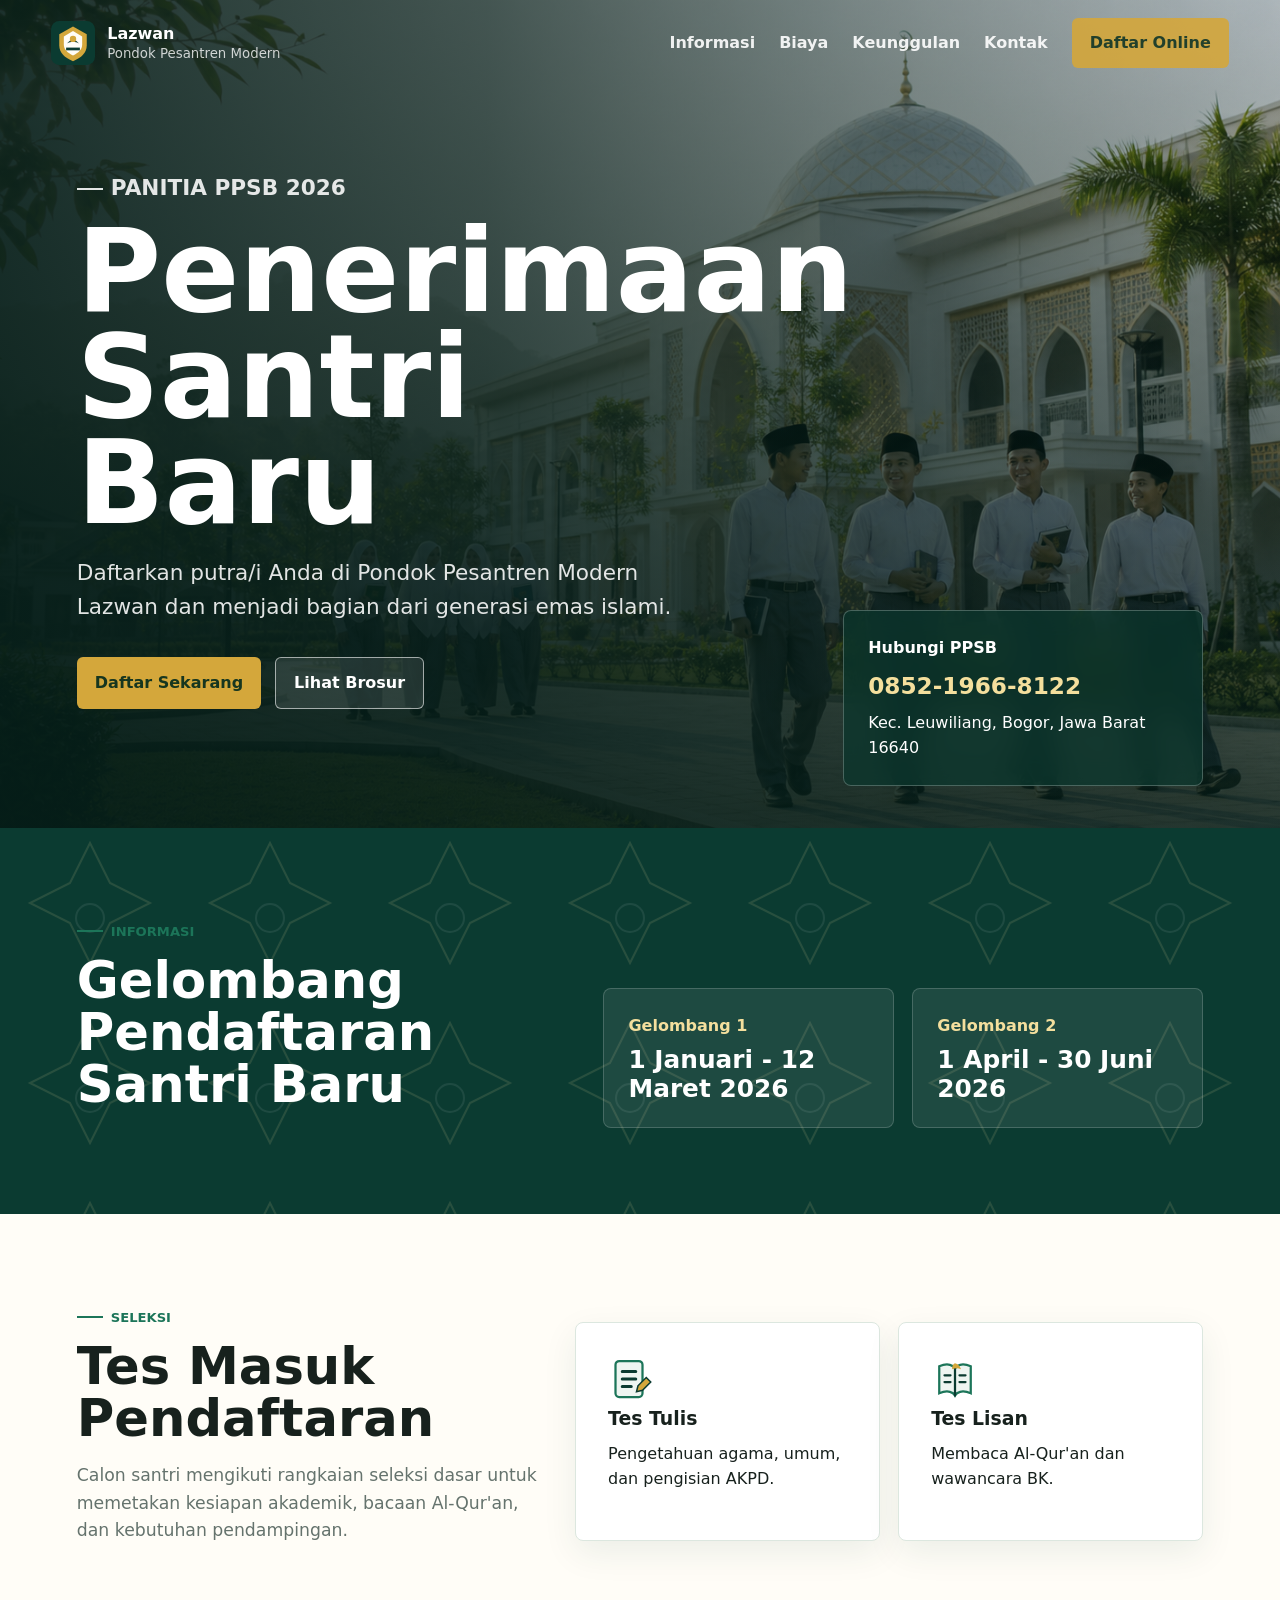
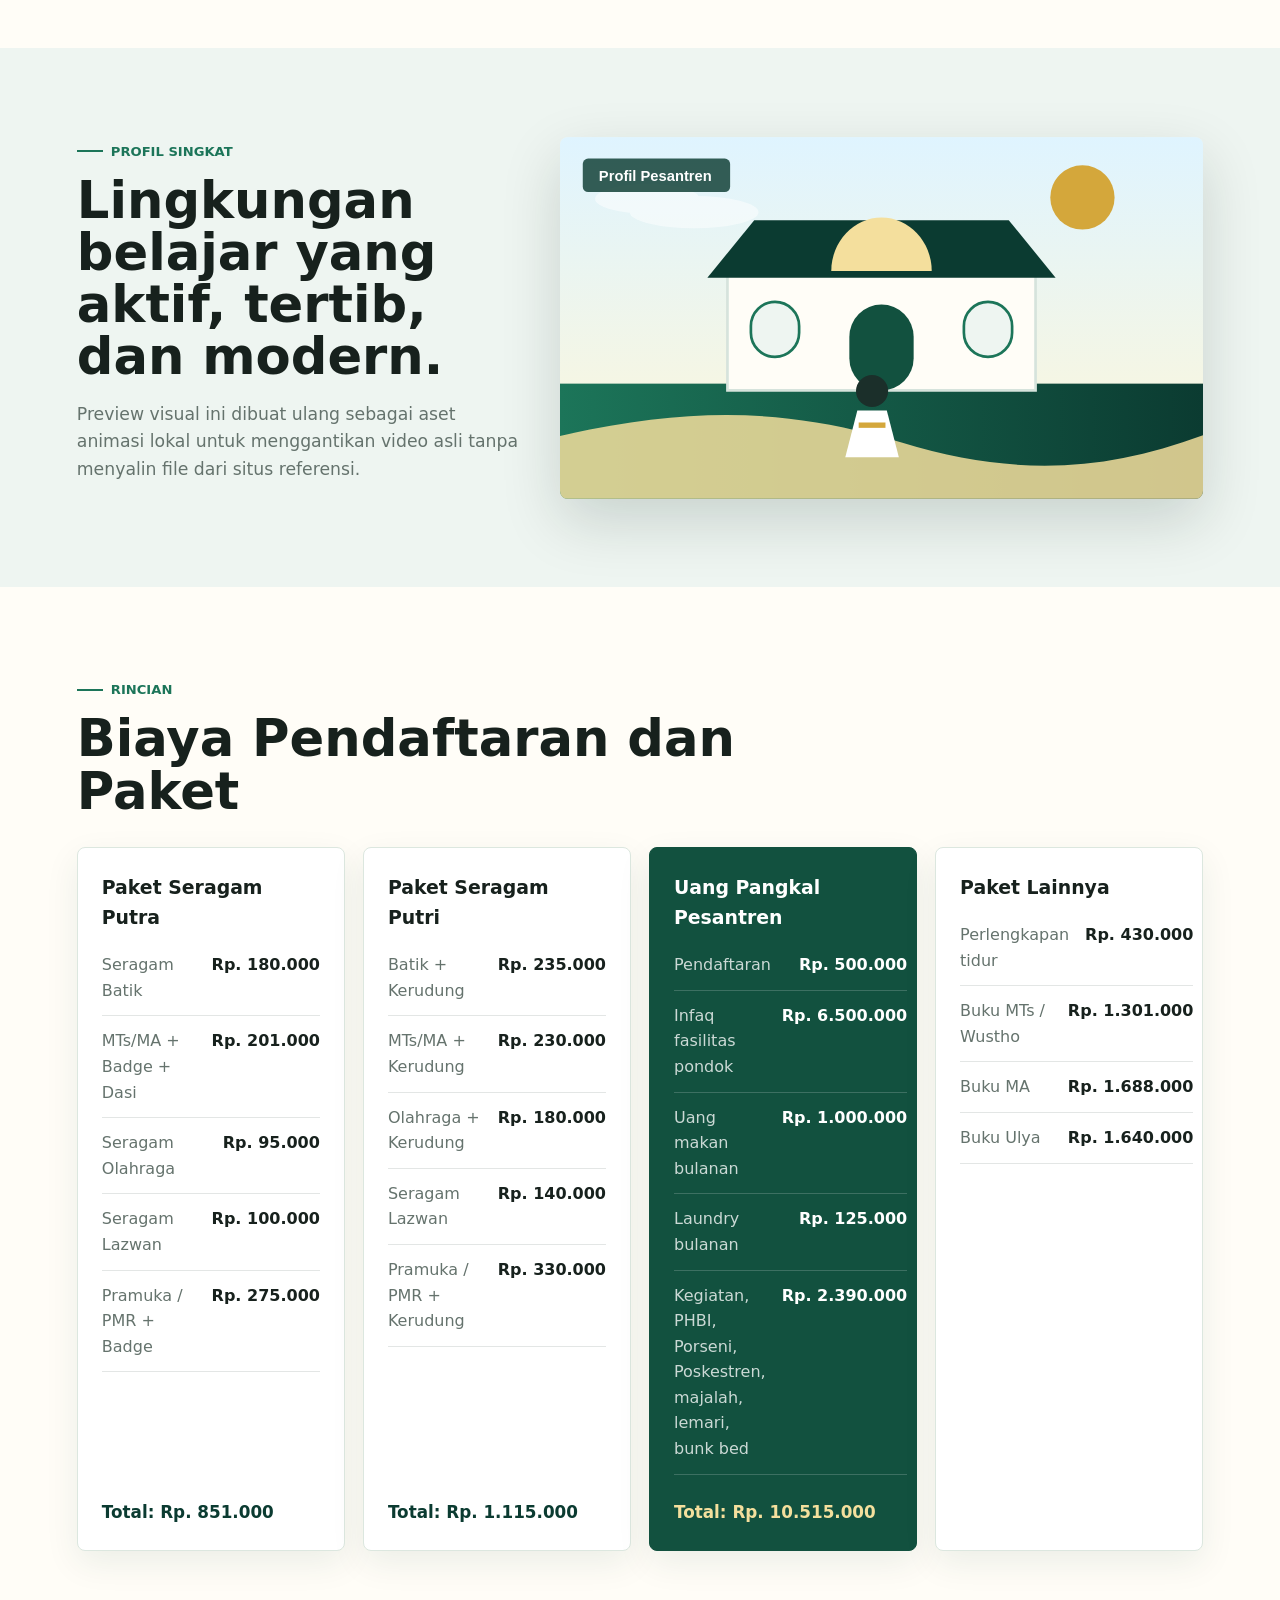
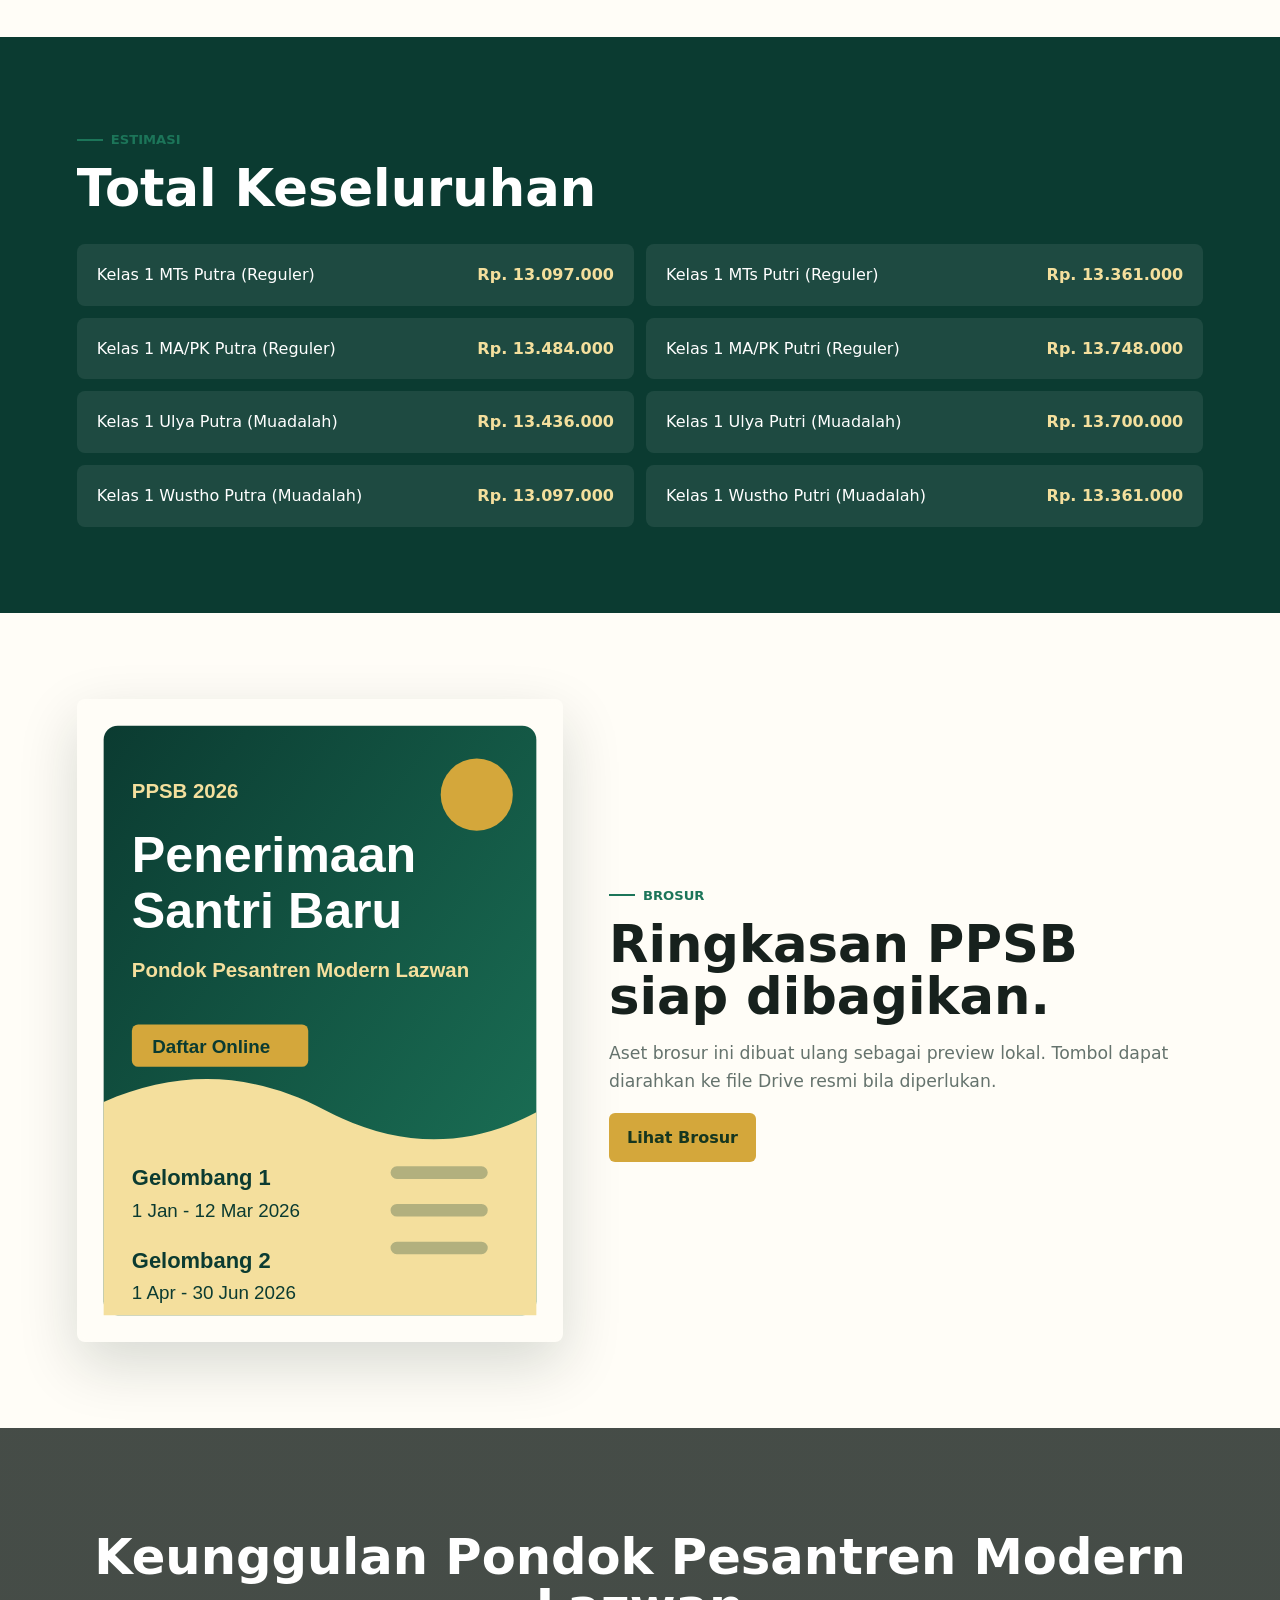
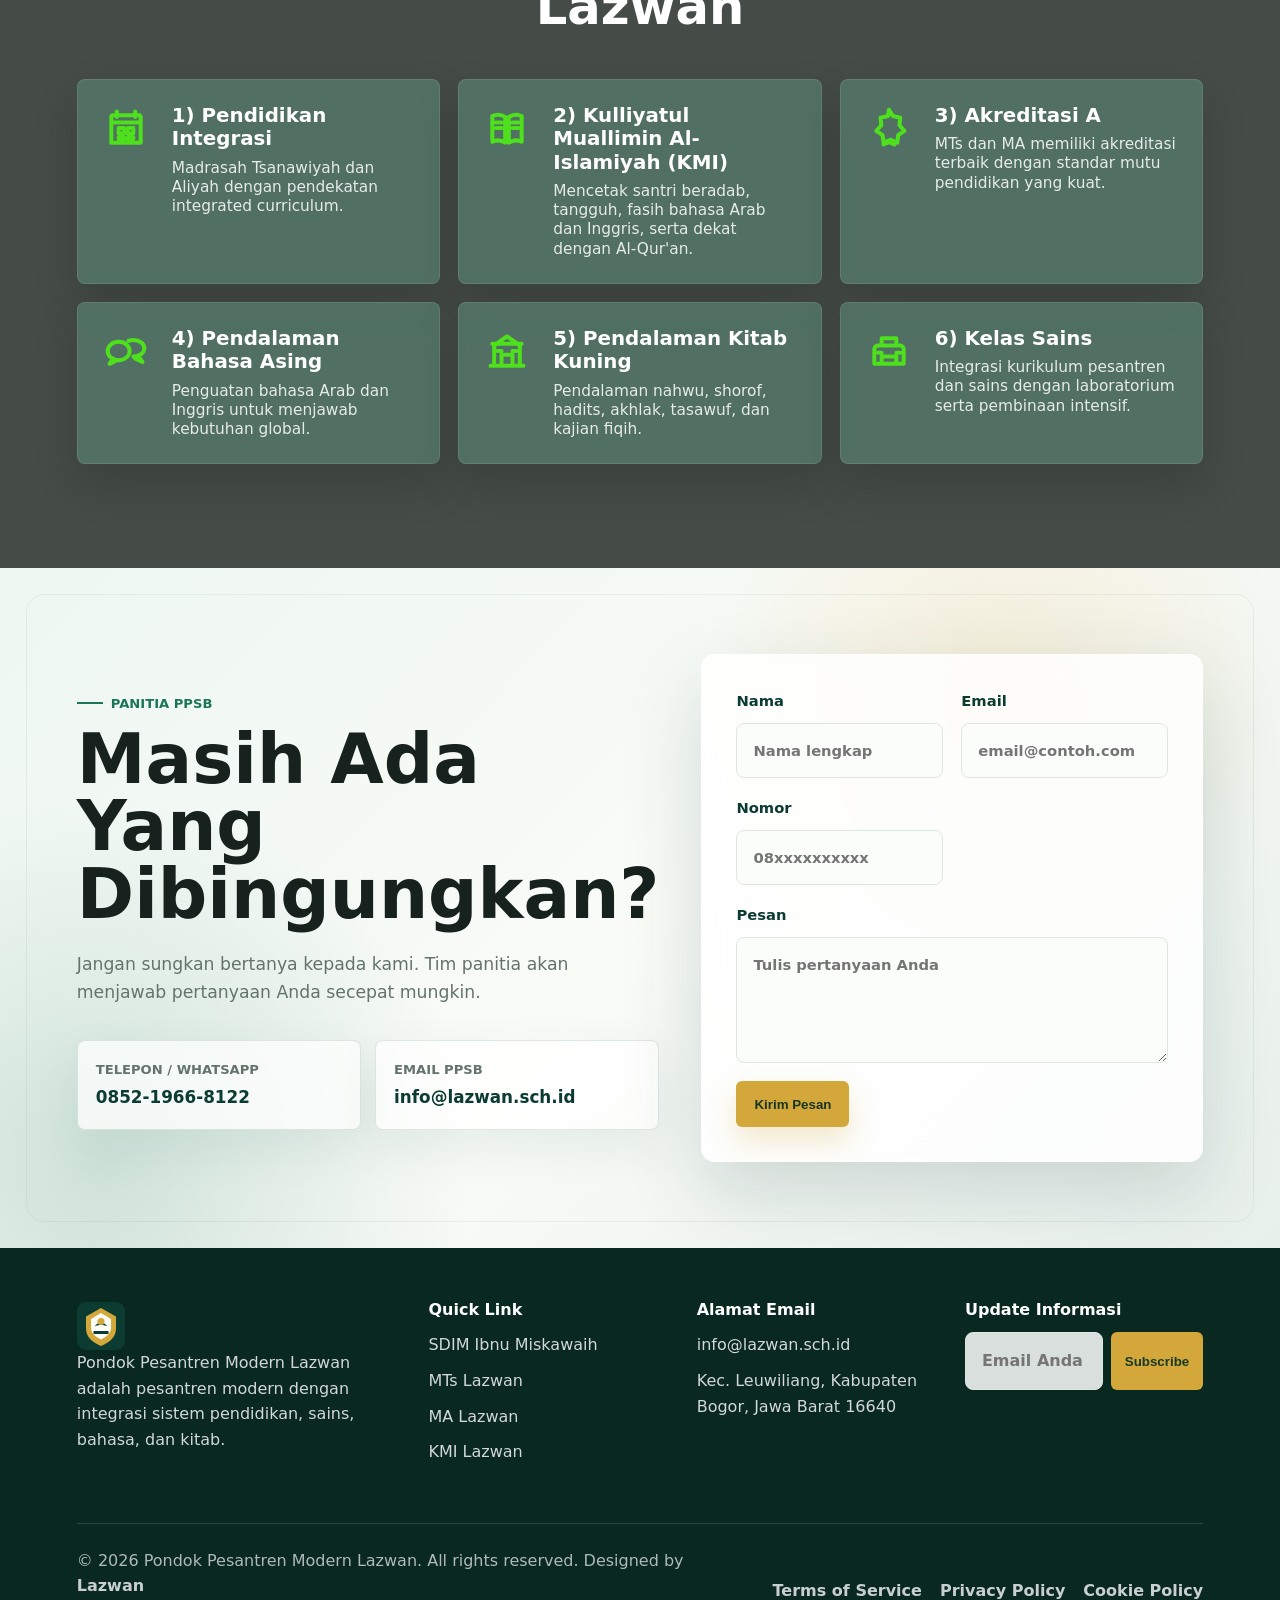
==== index.html @ b0a10ae0 "add footer dan beautify bagian panitia psbb and designed by lazwan" ====
<!doctype html>
<html lang="id">
  <head>
    <meta charset="utf-8">
    <meta name="viewport" content="width=device-width, initial-scale=1">
    <title>Penerimaan Santri Baru | Pondok Pesantren Modern Lazwan</title>
    <meta name="description" content="Landing page penerimaan santri baru Pondok Pesantren Modern Lazwan.">
    <link rel="preload" href="assets/hero-campus.png" as="image">
    <link rel="stylesheet" href="css/styles.css">
  </head>
  <body>
    <header class="site-header" data-header>
      <a class="brand" href="#home" aria-label="Beranda">
        <img src="assets/logo-lazwan.svg" alt="" width="44" height="44">
        <span>
          <strong>Lazwan</strong>
          <small>Pondok Pesantren Modern</small>
        </span>
      </a>
      <button class="nav-toggle" type="button" aria-label="Buka navigasi" aria-expanded="false" data-nav-toggle>
        <span></span><span></span><span></span>
      </button>
      <nav class="main-nav" data-nav>
        <a href="#info">Informasi</a>
        <a href="#biaya">Biaya</a>
        <a href="#keunggulan">Keunggulan</a>
        <a href="#kontak">Kontak</a>
        <a class="nav-cta" href="#kontak">Daftar Online</a>
      </nav>
    </header>

    <main id="home">
      <section class="hero">
        <div class="hero-media" aria-hidden="true">
          <img src="assets/hero-campus.png" alt="">
        </div>
        <div class="hero-shade"></div>
        <div class="hero-content">
          <p class="eyebrow">Panitia PPSB 2026</p>
          <h1>Penerimaan Santri Baru</h1>
          <p>Daftarkan putra/i Anda di Pondok Pesantren Modern Lazwan dan menjadi bagian dari generasi emas islami.</p>
          <div class="hero-actions">
            <a class="button primary" href="#kontak">Daftar Sekarang</a>
            <a class="button secondary" href="#brosur">Lihat Brosur</a>
          </div>
        </div>
        <aside class="hero-card" aria-label="Kontak cepat">
          <strong>Hubungi PPSB</strong>
          <a href="https://wa.link/" target="_blank" rel="noreferrer">0852-1966-8122</a>
          <span>Kec. Leuwiliang, Bogor, Jawa Barat 16640</span>
        </aside>
      </section>

      <section class="info-band" id="info">
        <div>
          <span class="section-kicker">Informasi</span>
          <h2>Gelombang Pendaftaran Santri Baru</h2>
        </div>
        <div class="timeline">
          <article>
            <span>Gelombang 1</span>
            <strong>1 Januari - 12 Maret 2026</strong>
          </article>
          <article>
            <span>Gelombang 2</span>
            <strong>1 April - 30 Juni 2026</strong>
          </article>
        </div>
      </section>

      <section class="split-section">
        <div class="section-copy">
          <span class="section-kicker">Seleksi</span>
          <h2>Tes Masuk Pendaftaran</h2>
          <p>Calon santri mengikuti rangkaian seleksi dasar untuk memetakan kesiapan akademik, bacaan Al-Qur'an, dan kebutuhan pendampingan.</p>
        </div>
        <div class="test-grid">
          <article>
            <img src="assets/icon-write.svg" alt="" width="48" height="48">
            <h3>Tes Tulis</h3>
            <p>Pengetahuan agama, umum, dan pengisian AKPD.</p>
          </article>
          <article>
            <img src="assets/icon-quran.svg" alt="" width="48" height="48">
            <h3>Tes Lisan</h3>
            <p>Membaca Al-Qur'an dan wawancara BK.</p>
          </article>
        </div>
      </section>

      <section class="video-section" aria-label="Video profil">
        <div class="video-copy">
          <span class="section-kicker">Profil Singkat</span>
          <h2>Lingkungan belajar yang aktif, tertib, dan modern.</h2>
          <p>Preview visual ini dibuat ulang sebagai aset animasi lokal untuk menggantikan video asli tanpa menyalin file dari situs referensi.</p>
        </div>
        <object class="tour-video" data="assets/campus-tour.svg" type="image/svg+xml" aria-label="Animasi profil pesantren"></object>
      </section>

      <section class="fees" id="biaya">
        <div class="section-heading">
          <span class="section-kicker">Rincian</span>
          <h2>Biaya Pendaftaran dan Paket</h2>
        </div>
        <div class="fee-grid">
          <article class="fee-card">
            <h3>Paket Seragam Putra</h3>
            <ul>
              <li><span>Seragam Batik</span><strong>Rp. 180.000</strong></li>
              <li><span>MTs/MA + Badge + Dasi</span><strong>Rp. 201.000</strong></li>
              <li><span>Seragam Olahraga</span><strong>Rp. 95.000</strong></li>
              <li><span>Seragam Lazwan</span><strong>Rp. 100.000</strong></li>
              <li><span>Pramuka / PMR + Badge</span><strong>Rp. 275.000</strong></li>
            </ul>
            <b>Total: Rp. 851.000</b>
          </article>
          <article class="fee-card">
            <h3>Paket Seragam Putri</h3>
            <ul>
              <li><span>Batik + Kerudung</span><strong>Rp. 235.000</strong></li>
              <li><span>MTs/MA + Kerudung</span><strong>Rp. 230.000</strong></li>
              <li><span>Olahraga + Kerudung</span><strong>Rp. 180.000</strong></li>
              <li><span>Seragam Lazwan</span><strong>Rp. 140.000</strong></li>
              <li><span>Pramuka / PMR + Kerudung</span><strong>Rp. 330.000</strong></li>
            </ul>
            <b>Total: Rp. 1.115.000</b>
          </article>
          <article class="fee-card featured">
            <h3>Uang Pangkal Pesantren</h3>
            <ul>
              <li><span>Pendaftaran</span><strong>Rp. 500.000</strong></li>
              <li><span>Infaq fasilitas pondok</span><strong>Rp. 6.500.000</strong></li>
              <li><span>Uang makan bulanan</span><strong>Rp. 1.000.000</strong></li>
              <li><span>Laundry bulanan</span><strong>Rp. 125.000</strong></li>
              <li><span>Kegiatan, PHBI, Porseni, Poskestren, majalah, lemari, bunk bed</span><strong>Rp. 2.390.000</strong></li>
            </ul>
            <b>Total: Rp. 10.515.000</b>
          </article>
          <article class="fee-card">
            <h3>Paket Lainnya</h3>
            <ul>
              <li><span>Perlengkapan tidur</span><strong>Rp. 430.000</strong></li>
              <li><span>Buku MTs / Wustho</span><strong>Rp. 1.301.000</strong></li>
              <li><span>Buku MA</span><strong>Rp. 1.688.000</strong></li>
              <li><span>Buku Ulya</span><strong>Rp. 1.640.000</strong></li>
            </ul>
          </article>
        </div>
      </section>

      <section class="total-section">
        <div class="section-heading">
          <span class="section-kicker">Estimasi</span>
          <h2>Total Keseluruhan</h2>
        </div>
        <div class="total-table" role="table" aria-label="Total biaya keseluruhan">
          <div role="row"><span>Kelas 1 MTs Putra (Reguler)</span><strong>Rp. 13.097.000</strong></div>
          <div role="row"><span>Kelas 1 MTs Putri (Reguler)</span><strong>Rp. 13.361.000</strong></div>
          <div role="row"><span>Kelas 1 MA/PK Putra (Reguler)</span><strong>Rp. 13.484.000</strong></div>
          <div role="row"><span>Kelas 1 MA/PK Putri (Reguler)</span><strong>Rp. 13.748.000</strong></div>
          <div role="row"><span>Kelas 1 Ulya Putra (Muadalah)</span><strong>Rp. 13.436.000</strong></div>
          <div role="row"><span>Kelas 1 Ulya Putri (Muadalah)</span><strong>Rp. 13.700.000</strong></div>
          <div role="row"><span>Kelas 1 Wustho Putra (Muadalah)</span><strong>Rp. 13.097.000</strong></div>
          <div role="row"><span>Kelas 1 Wustho Putri (Muadalah)</span><strong>Rp. 13.361.000</strong></div>
        </div>
      </section>

      <section class="brochure" id="brosur">
        <img src="assets/brochure-preview.svg" alt="Preview brosur penerimaan santri baru">
        <div>
          <span class="section-kicker">Brosur</span>
          <h2>Ringkasan PPSB siap dibagikan.</h2>
          <p>Aset brosur ini dibuat ulang sebagai preview lokal. Tombol dapat diarahkan ke file Drive resmi bila diperlukan.</p>
          <a class="button primary" href="https://drive.google.com/" target="_blank" rel="noreferrer">Lihat Brosur</a>
        </div>
      </section>

      <section class="advantages" id="keunggulan">
        <div class="section-heading">
          <h2>Keunggulan Pondok Pesantren Modern Lazwan</h2>
        </div>
        <div class="advantage-grid">
          <article>
            <span class="advantage-icon">
              <svg viewBox="0 0 24 24" aria-hidden="true"><path d="M7 3v3M17 3v3M4 9h16M5 5h14a1 1 0 0 1 1 1v14H4V6a1 1 0 0 1 1-1Zm3 7h3v3H8v-3Zm5 0h3v3h-3v-3Zm-5 5h3v1H8v-1Zm5 0h3v1h-3v-1Z"/></svg>
            </span>
            <div><h3>1) Pendidikan Integrasi</h3><p>Madrasah Tsanawiyah dan Aliyah dengan pendekatan integrated curriculum.</p></div>
          </article>
          <article>
            <span class="advantage-icon">
              <svg viewBox="0 0 24 24" aria-hidden="true"><path d="M4 5.5C6.4 4.4 8.8 4.5 11 6v14c-2.2-1.5-4.6-1.6-7-.5v-14Zm9 .5c2.2-1.5 4.6-1.6 7-.5v14c-2.4-1.1-4.8-1-7 .5V6ZM6 9h3M6 12h3M15 9h3M15 12h3"/></svg>
            </span>
            <div><h3>2) Kulliyatul Muallimin Al-Islamiyah (KMI)</h3><p>Mencetak santri beradab, tangguh, fasih bahasa Arab dan Inggris, serta dekat dengan Al-Qur'an.</p></div>
          </article>
          <article>
            <span class="advantage-icon">
              <svg viewBox="0 0 24 24" aria-hidden="true"><path d="m12 2 2.1 3.5 4 .9-.4 4.1 2.7 3.1-3.4 2.3-.5 4.1-3.8-1.6L9 20l-.5-4.1-3.4-2.3 2.7-3.1-.4-4.1 4-.9L12 2Zm-3 19 3-1.3 3 1.3"/></svg>
            </span>
            <div><h3>3) Akreditasi A</h3><p>MTs dan MA memiliki akreditasi terbaik dengan standar mutu pendidikan yang kuat.</p></div>
          </article>
          <article>
            <span class="advantage-icon">
              <svg viewBox="0 0 24 24" aria-hidden="true"><path d="M8 17c-3.3 0-6-2.2-6-5s2.7-5 6-5 6 2.2 6 5-2.7 5-6 5Zm8-2c3.3 0 6-2 6-4.5S19.3 6 16 6c-1 0-1.9.2-2.7.5M5 16l-2 3 4-2M18.5 14.5 21 18l-4.2-2"/></svg>
            </span>
            <div><h3>4) Pendalaman Bahasa Asing</h3><p>Penguatan bahasa Arab dan Inggris untuk menjawab kebutuhan global.</p></div>
          </article>
          <article>
            <span class="advantage-icon">
              <svg viewBox="0 0 24 24" aria-hidden="true"><path d="M3 20h18M5 20V9l7-5 7 5v11M9 20v-6h6v6M7 12h2M15 12h2M4 8h16"/></svg>
            </span>
            <div><h3>5) Pendalaman Kitab Kuning</h3><p>Pendalaman nahwu, shorof, hadits, akhlak, tasawuf, dan kajian fiqih.</p></div>
          </article>
          <article>
            <span class="advantage-icon">
              <svg viewBox="0 0 24 24" aria-hidden="true"><path d="M4 19v-8a2 2 0 0 1 2-2h12a2 2 0 0 1 2 2v8H4Zm4 0v-4h8v4M8 9V5h8v4M10 5h4M6 13h2M16 13h2"/></svg>
            </span>
            <div><h3>6) Kelas Sains</h3><p>Integrasi kurikulum pesantren dan sains dengan laboratorium serta pembinaan intensif.</p></div>
          </article>
        </div>
      </section>

      <section class="contact" id="kontak">
        <div class="contact-copy">
          <span class="section-kicker">Panitia PPSB</span>
          <h2>Masih Ada Yang Dibingungkan?</h2>
          <p>Jangan sungkan bertanya kepada kami. Tim panitia akan menjawab pertanyaan Anda secepat mungkin.</p>
          <div class="contact-actions" aria-label="Kontak cepat">
            <a href="tel:085219668122">
              <span>Telepon / WhatsApp</span>
              <strong>0852-1966-8122</strong>
            </a>
            <a href="mailto:info@lazwan.sch.id">
              <span>Email PPSB</span>
              <strong>info@lazwan.sch.id</strong>
            </a>
          </div>
        </div>
        <form class="contact-form">
          <label>Nama<input type="text" name="name" placeholder="Nama lengkap"></label>
          <label>Email<input type="email" name="email" placeholder="email@contoh.com"></label>
          <label>Nomor<input type="tel" name="phone" placeholder="08xxxxxxxxxx"></label>
          <label>Pesan<textarea name="message" rows="4" placeholder="Tulis pertanyaan Anda"></textarea></label>
          <button class="button primary" type="submit">Kirim Pesan</button>
        </form>
      </section>
    </main>

    <footer class="site-footer">
      <div>
        <img src="assets/logo-lazwan.svg" alt="" width="48" height="48">
        <p>Pondok Pesantren Modern Lazwan adalah pesantren modern dengan integrasi sistem pendidikan, sains, bahasa, dan kitab.</p>
      </div>
      <div>
        <h2>Quick Link</h2>
        <a href="#">SDIM Ibnu Miskawaih</a>
        <a href="#">MTs Lazwan</a>
        <a href="#">MA Lazwan</a>
        <a href="#">KMI Lazwan</a>
      </div>
      <div>
        <h2>Alamat Email</h2>
        <p>info@lazwan.sch.id</p>
        <p>Kec. Leuwiliang, Kabupaten Bogor, Jawa Barat 16640</p>
      </div>
      <div>
        <h2>Update Informasi</h2>
        <form class="subscribe">
          <input type="email" placeholder="Email Anda" aria-label="Email Anda">
          <button type="submit">Subscribe</button>
        </form>
      </div>
      <div class="footer-legal">
        <p>&copy; <span data-year></span> Pondok Pesantren Modern Lazwan. All rights reserved. Designed by <a href="https://lazwan.com/" target="_blank" rel="noreferrer">Lazwan</a>.</p>
        <nav aria-label="Legal">
          <a href="terms-of-service.html">Terms of Service</a>
          <a href="privacy-policy.html">Privacy Policy</a>
          <a href="cookie-policy.html">Cookie Policy</a>
        </nav>
      </div>
    </footer>

    <script>
      window.va = window.va || function () { (window.vaq = window.vaq || []).push(arguments); };
    </script>
    <script defer src="/_vercel/insights/script.js"></script>
    <script src="js/main.js"></script>
  </body>
</html>
---- css/styles.css ----
:root {
  --green-950: #0b3b31;
  --green-850: #12513f;
  --green-700: #1c7559;
  --gold: #d4a73b;
  --gold-soft: #f4df9d;
  --ink: #17211d;
  --muted: #65736d;
  --paper: #fffdf7;
  --mist: #eef5f1;
  --line: #dce7df;
  --white: #ffffff;
  --shadow: 0 22px 60px rgba(7, 33, 27, 0.16);
}

* {
  box-sizing: border-box;
}

html {
  scroll-behavior: smooth;
}

body {
  margin: 0;
  color: var(--ink);
  background: var(--paper);
  font-family: Inter, ui-sans-serif, system-ui, -apple-system, BlinkMacSystemFont, "Segoe UI", sans-serif;
  line-height: 1.6;
}

a {
  color: inherit;
  text-decoration: none;
}

img,
object {
  display: block;
  max-width: 100%;
}

.site-header {
  position: fixed;
  z-index: 20;
  top: 0;
  left: 0;
  right: 0;
  display: flex;
  align-items: center;
  justify-content: space-between;
  gap: 24px;
  padding: 18px clamp(18px, 4vw, 64px);
  color: var(--white);
  transition: background 0.2s ease, box-shadow 0.2s ease, padding 0.2s ease;
}

.site-header.is-scrolled {
  padding-block: 12px;
  color: var(--ink);
  background: rgba(255, 253, 247, 0.94);
  box-shadow: 0 10px 28px rgba(0, 0, 0, 0.08);
  backdrop-filter: blur(14px);
}

.brand {
  display: inline-flex;
  align-items: center;
  gap: 12px;
  min-width: 190px;
}

.brand strong,
.brand small {
  display: block;
}

.brand strong {
  font-size: 1rem;
  letter-spacing: 0;
}

.brand small {
  margin-top: -3px;
  color: currentColor;
  opacity: 0.78;
}

.main-nav {
  display: flex;
  align-items: center;
  gap: 24px;
  font-weight: 700;
}

.main-nav a {
  opacity: 0.9;
}

.main-nav a:hover {
  opacity: 1;
}

.nav-cta,
.button {
  display: inline-flex;
  align-items: center;
  justify-content: center;
  min-height: 46px;
  border-radius: 6px;
  padding: 12px 18px;
  font-weight: 800;
}

.nav-cta,
.button.primary {
  color: #16361f;
  background: var(--gold);
}

.button.secondary {
  color: var(--white);
  border: 1px solid rgba(255, 255, 255, 0.58);
  background: rgba(255, 255, 255, 0.1);
}

.nav-toggle {
  display: none;
  width: 44px;
  height: 44px;
  border: 0;
  border-radius: 6px;
  background: var(--gold);
}

.nav-toggle span {
  display: block;
  width: 20px;
  height: 2px;
  margin: 4px auto;
  background: var(--green-950);
}

.hero {
  position: relative;
  min-height: 92vh;
  display: grid;
  align-items: center;
  padding: 132px clamp(20px, 6vw, 88px) 80px;
  color: var(--white);
  overflow: hidden;
}

.hero-media,
.hero-shade {
  position: absolute;
  inset: 0;
}

.hero-media img {
  width: 100%;
  height: 100%;
  object-fit: cover;
}

.hero-shade {
  background:
    linear-gradient(90deg, rgba(5, 29, 24, 0.9) 0%, rgba(5, 29, 24, 0.72) 38%, rgba(5, 29, 24, 0.18) 100%),
    linear-gradient(0deg, rgba(5, 29, 24, 0.78), rgba(5, 29, 24, 0.05));
}

.hero-content {
  position: relative;
  max-width: 710px;
}

.eyebrow,
.section-kicker {
  display: inline-flex;
  align-items: center;
  gap: 8px;
  margin: 0 0 12px;
  color: var(--gold-soft);
  font-size: 0.82rem;
  font-weight: 900;
  text-transform: uppercase;
}

.section-kicker {
  color: var(--green-700);
}

.eyebrow::before,
.section-kicker::before {
  content: "";
  width: 26px;
  height: 2px;
  background: currentColor;
}

h1,
h2,
h3,
p {
  margin-top: 0;
}

h1 {
  max-width: 780px;
  margin-bottom: 20px;
  font-size: clamp(3.4rem, 9vw, 7.7rem);
  line-height: 0.92;
}

h2 {
  margin-bottom: 18px;
  font-size: clamp(2rem, 4vw, 3.8rem);
  line-height: 1.02;
}

h3 {
  margin-bottom: 8px;
  font-size: 1.18rem;
}

.hero p {
  max-width: 620px;
  font-size: clamp(1.05rem, 2vw, 1.35rem);
  color: rgba(255, 255, 255, 0.88);
}

.hero-actions {
  display: flex;
  flex-wrap: wrap;
  gap: 14px;
  margin-top: 32px;
}

.hero-card {
  position: absolute;
  right: clamp(20px, 6vw, 88px);
  bottom: 42px;
  width: min(360px, calc(100% - 40px));
  padding: 24px;
  border: 1px solid rgba(255, 255, 255, 0.24);
  border-radius: 8px;
  background: rgba(10, 55, 45, 0.72);
  backdrop-filter: blur(14px);
}

.hero-card strong,
.hero-card a,
.hero-card span {
  display: block;
}

.hero-card a {
  margin: 6px 0;
  color: var(--gold-soft);
  font-size: 1.45rem;
  font-weight: 900;
}

.info-band,
.split-section,
.video-section,
.fees,
.total-section,
.brochure,
.advantages,
.contact {
  padding: 86px clamp(20px, 6vw, 88px);
}

.info-band {
  display: grid;
  grid-template-columns: 0.9fr 1.1fr;
  gap: 36px;
  align-items: end;
  color: var(--white);
  background: var(--green-950) url("../assets/pattern.svg");
}

.timeline {
  display: grid;
  grid-template-columns: repeat(2, minmax(0, 1fr));
  gap: 18px;
}

.timeline article {
  padding: 24px;
  border: 1px solid rgba(255, 255, 255, 0.18);
  border-radius: 8px;
  background: rgba(255, 255, 255, 0.08);
}

.timeline span,
.timeline strong {
  display: block;
}

.timeline span {
  color: var(--gold-soft);
  font-weight: 900;
}

.timeline strong {
  margin-top: 8px;
  font-size: 1.55rem;
  line-height: 1.15;
}

.split-section {
  display: grid;
  grid-template-columns: 0.85fr 1.15fr;
  gap: 34px;
  align-items: center;
}

.section-copy p,
.video-copy p,
.brochure p,
.contact p {
  color: var(--muted);
  font-size: 1.08rem;
}

.test-grid,
.fee-grid,
.advantage-grid {
  display: grid;
  gap: 18px;
}

.test-grid {
  grid-template-columns: repeat(2, minmax(0, 1fr));
}

.test-grid article,
.fee-card {
  border: 1px solid var(--line);
  border-radius: 8px;
  background: var(--white);
  box-shadow: 0 12px 34px rgba(19, 70, 54, 0.08);
}

.test-grid article {
  padding: 32px;
}

.video-section {
  display: grid;
  grid-template-columns: 0.82fr 1.18fr;
  gap: 36px;
  align-items: center;
  background: var(--mist);
}

.tour-video {
  width: 100%;
  min-height: 340px;
  border-radius: 8px;
  box-shadow: var(--shadow);
  overflow: hidden;
}

.fees {
  background: var(--paper);
}

.section-heading {
  max-width: 780px;
  margin-bottom: 30px;
}

.fee-grid {
  grid-template-columns: repeat(4, minmax(0, 1fr));
}

.fee-card {
  display: flex;
  flex-direction: column;
  min-height: 100%;
  padding: 24px;
}

.fee-card.featured {
  color: var(--white);
  background: var(--green-850);
  border-color: var(--green-850);
}

.fee-card ul {
  display: grid;
  gap: 12px;
  margin: 12px 0 24px;
  padding: 0;
  list-style: none;
}

.fee-card li {
  display: flex;
  justify-content: space-between;
  gap: 16px;
  padding-bottom: 12px;
  border-bottom: 1px solid rgba(101, 115, 109, 0.18);
}

.fee-card.featured li {
  border-bottom-color: rgba(255, 255, 255, 0.18);
}

.fee-card li span {
  color: var(--muted);
}

.fee-card.featured li span {
  color: rgba(255, 255, 255, 0.78);
}

.fee-card li strong {
  white-space: nowrap;
}

.fee-card b {
  margin-top: auto;
  color: var(--green-950);
  font-size: 1.05rem;
}

.fee-card.featured b {
  color: var(--gold-soft);
}

.total-section {
  background: var(--green-950);
  color: var(--white);
}

.total-table {
  display: grid;
  grid-template-columns: repeat(2, minmax(0, 1fr));
  gap: 12px;
}

.total-table div {
  display: flex;
  justify-content: space-between;
  gap: 18px;
  padding: 18px 20px;
  border-radius: 8px;
  background: rgba(255, 255, 255, 0.08);
}

.total-table strong {
  color: var(--gold-soft);
  white-space: nowrap;
}

.brochure {
  display: grid;
  grid-template-columns: 0.9fr 1.1fr;
  gap: 46px;
  align-items: center;
}

.brochure img {
  width: min(520px, 100%);
  border-radius: 8px;
  box-shadow: var(--shadow);
}

.advantages {
  position: relative;
  padding: 104px clamp(20px, 6vw, 88px);
  color: var(--white);
  background:
    linear-gradient(rgba(11, 20, 16, 0.76), rgba(11, 20, 16, 0.76)),
    url("../assets/hero-campus.png") center / cover fixed;
  overflow: hidden;
}

.advantages .section-heading {
  max-width: 1100px;
  margin-inline: auto;
  text-align: center;
}

.advantages h2 {
  margin-bottom: 46px;
  color: var(--white);
  font-size: clamp(2rem, 4.5vw, 3.1rem);
}

.advantage-grid {
  grid-template-columns: repeat(3, minmax(0, 1fr));
  max-width: 1280px;
  margin-inline: auto;
}

.advantage-grid article {
  display: grid;
  grid-template-columns: 52px minmax(0, 1fr);
  gap: 18px;
  min-height: 142px;
  padding: 24px;
  color: var(--white);
  border: 1px solid rgba(255, 255, 255, 0.1);
  border-radius: 8px;
  background: rgba(87, 126, 111, 0.72);
  box-shadow: 0 20px 46px rgba(0, 0, 0, 0.16);
  backdrop-filter: blur(12px);
}

.advantage-icon {
  display: inline-flex;
  align-items: center;
  justify-content: center;
  width: 48px;
  height: 48px;
  color: #4ee01c;
}

.advantage-icon svg {
  width: 44px;
  height: 44px;
  fill: none;
  stroke: currentColor;
  stroke-width: 2.2;
  stroke-linecap: round;
  stroke-linejoin: round;
}

.advantage-grid h3 {
  margin: 0 0 8px;
  color: var(--white);
  font-size: 1.24rem;
  line-height: 1.18;
}

.advantage-grid p {
  margin: 0;
  color: rgba(255, 255, 255, 0.86);
  font-size: 0.96rem;
  line-height: 1.25;
}

.contact {
  position: relative;
  display: grid;
  grid-template-columns: 0.85fr 1.15fr;
  gap: 42px;
  align-items: center;
  background:
    radial-gradient(circle at 78% 18%, rgba(212, 167, 59, 0.16), transparent 26%),
    radial-gradient(circle at 8% 88%, rgba(28, 117, 89, 0.18), transparent 28%),
    linear-gradient(135deg, #eef7f2 0%, #f9fbf7 52%, #e8f0ec 100%);
  overflow: hidden;
}

.contact::before {
  content: "";
  position: absolute;
  inset: 26px;
  pointer-events: none;
  border: 1px solid rgba(11, 59, 49, 0.06);
  border-radius: 18px;
}

.contact-copy {
  position: relative;
  max-width: 680px;
}

.contact-copy h2 {
  max-width: 650px;
  margin-bottom: 22px;
  font-size: clamp(2.6rem, 5.4vw, 5rem);
  line-height: 0.98;
}

.contact-copy p {
  max-width: 650px;
}

.contact-actions {
  display: grid;
  grid-template-columns: repeat(2, minmax(0, 1fr));
  gap: 14px;
  margin-top: 34px;
}

.contact-actions a {
  display: grid;
  gap: 4px;
  padding: 18px;
  border: 1px solid rgba(11, 59, 49, 0.12);
  border-radius: 8px;
  background: rgba(255, 255, 255, 0.72);
  box-shadow: 0 18px 48px rgba(18, 81, 63, 0.08);
  backdrop-filter: blur(10px);
}

.contact-actions span {
  color: var(--muted);
  font-size: 0.82rem;
  font-weight: 800;
  text-transform: uppercase;
}

.contact-actions strong {
  color: var(--green-950);
  font-size: 1.05rem;
}

.contact-form {
  position: relative;
  display: grid;
  grid-template-columns: repeat(2, minmax(0, 1fr));
  gap: 18px;
  padding: clamp(22px, 3vw, 34px);
  border: 1px solid rgba(255, 255, 255, 0.8);
  border-radius: 14px;
  background: rgba(255, 255, 255, 0.82);
  box-shadow: 0 30px 80px rgba(11, 59, 49, 0.16);
  backdrop-filter: blur(18px);
}

.contact-form label {
  display: grid;
  gap: 10px;
  color: var(--green-950);
  font-size: 0.92rem;
  font-weight: 800;
}

.contact-form label:nth-child(4) {
  grid-column: 1 / -1;
}

input,
textarea {
  width: 100%;
  border: 1px solid var(--line);
  border-radius: 8px;
  padding: 15px 16px;
  color: var(--ink);
  font: inherit;
  font-weight: 650;
  background: rgba(251, 253, 251, 0.86);
  outline: none;
  transition: border-color 0.18s ease, box-shadow 0.18s ease, background 0.18s ease;
}

input:focus,
textarea:focus {
  border-color: rgba(28, 117, 89, 0.72);
  background: #ffffff;
  box-shadow: 0 0 0 4px rgba(28, 117, 89, 0.12);
}

textarea {
  resize: vertical;
}

.contact-form button {
  justify-self: start;
  border: 0;
  cursor: pointer;
  box-shadow: 0 14px 28px rgba(212, 167, 59, 0.25);
  transition: transform 0.18s ease, box-shadow 0.18s ease;
}

.contact-form button:hover {
  transform: translateY(-1px);
  box-shadow: 0 18px 36px rgba(212, 167, 59, 0.32);
}

.site-footer {
  display: grid;
  grid-template-columns: 1.35fr repeat(3, 1fr);
  gap: 30px;
  padding: 54px clamp(20px, 6vw, 88px);
  color: rgba(255, 255, 255, 0.82);
  background: #082820;
}

.footer-legal {
  grid-column: 1 / -1;
  display: flex;
  align-items: center;
  justify-content: space-between;
  gap: 20px;
  margin-top: 18px;
  padding-top: 24px;
  border-top: 1px solid rgba(255, 255, 255, 0.14);
}

.footer-legal p {
  margin: 0;
  color: rgba(255, 255, 255, 0.68);
}

.footer-legal nav {
  display: flex;
  flex-wrap: wrap;
  gap: 18px;
}

.footer-legal a {
  margin: 0;
  color: rgba(255, 255, 255, 0.78);
  font-weight: 800;
}

.footer-legal a:hover {
  color: var(--gold-soft);
}

.site-footer h2 {
  margin-bottom: 14px;
  color: var(--white);
  font-size: 1rem;
}

.site-footer a,
.site-footer p {
  display: block;
  margin: 0 0 10px;
}

.subscribe {
  display: flex;
  gap: 8px;
}

.subscribe input {
  min-width: 0;
}

.subscribe button {
  border: 0;
  border-radius: 6px;
  padding: 0 14px;
  color: #173a23;
  font-weight: 900;
  background: var(--gold);
}

.legal-page {
  min-height: 100vh;
  background:
    radial-gradient(circle at 80% 15%, rgba(212, 167, 59, 0.18), transparent 28%),
    linear-gradient(135deg, #eef7f2, #fffdf7);
}

.legal-document {
  width: min(860px, calc(100% - 40px));
  margin: 0 auto;
  padding: 72px 0;
}

.legal-document a {
  display: inline-flex;
  margin-bottom: 28px;
  color: var(--green-700);
  font-weight: 900;
}

.legal-document h1 {
  margin-bottom: 24px;
  color: var(--green-950);
  font-size: clamp(2.4rem, 7vw, 5rem);
  line-height: 0.98;
}

.legal-document p {
  margin-bottom: 18px;
  color: var(--muted);
  font-size: 1.08rem;
}

@media (max-width: 1120px) {
  .fee-grid,
  .advantage-grid,
  .site-footer {
    grid-template-columns: repeat(2, minmax(0, 1fr));
  }
}

@media (max-width: 860px) {
  .nav-toggle {
    display: block;
  }

  .main-nav {
    position: absolute;
    top: 72px;
    left: 16px;
    right: 16px;
    display: none;
    flex-direction: column;
    align-items: stretch;
    padding: 18px;
    color: var(--ink);
    border-radius: 8px;
    background: var(--white);
    box-shadow: var(--shadow);
  }

  .main-nav.is-open {
    display: flex;
  }

  .hero {
    min-height: 860px;
    align-items: start;
  }

  .hero-card {
    left: 20px;
    right: 20px;
  }

  .info-band,
  .split-section,
  .video-section,
  .brochure,
  .contact {
    grid-template-columns: 1fr;
  }

  .timeline,
  .test-grid,
  .total-table {
    grid-template-columns: 1fr;
  }

  .contact-form {
    grid-template-columns: 1fr;
  }

  .contact-copy h2 {
    font-size: clamp(2.4rem, 10vw, 4rem);
  }

  .advantages {
    background-attachment: scroll;
  }
}

@media (max-width: 640px) {
  h1 {
    font-size: 3.55rem;
  }

  .hero {
    min-height: 820px;
    padding-top: 112px;
  }

  .button,
  .hero-actions {
    width: 100%;
  }

  .fee-grid,
  .advantage-grid,
  .site-footer {
    grid-template-columns: 1fr;
  }

  .advantages {
    padding-block: 76px;
  }

  .advantage-grid article {
    grid-template-columns: 44px minmax(0, 1fr);
    padding: 20px;
  }

  .advantage-icon {
    width: 42px;
    height: 42px;
  }

  .advantage-icon svg {
    width: 38px;
    height: 38px;
  }

  .contact::before {
    inset: 14px;
  }

  .contact-actions {
    grid-template-columns: 1fr;
  }

  .contact-form {
    border-radius: 10px;
  }

  .total-table div,
  .fee-card li,
  .subscribe,
  .footer-legal {
    flex-direction: column;
  }

  .footer-legal {
    align-items: flex-start;
  }
}
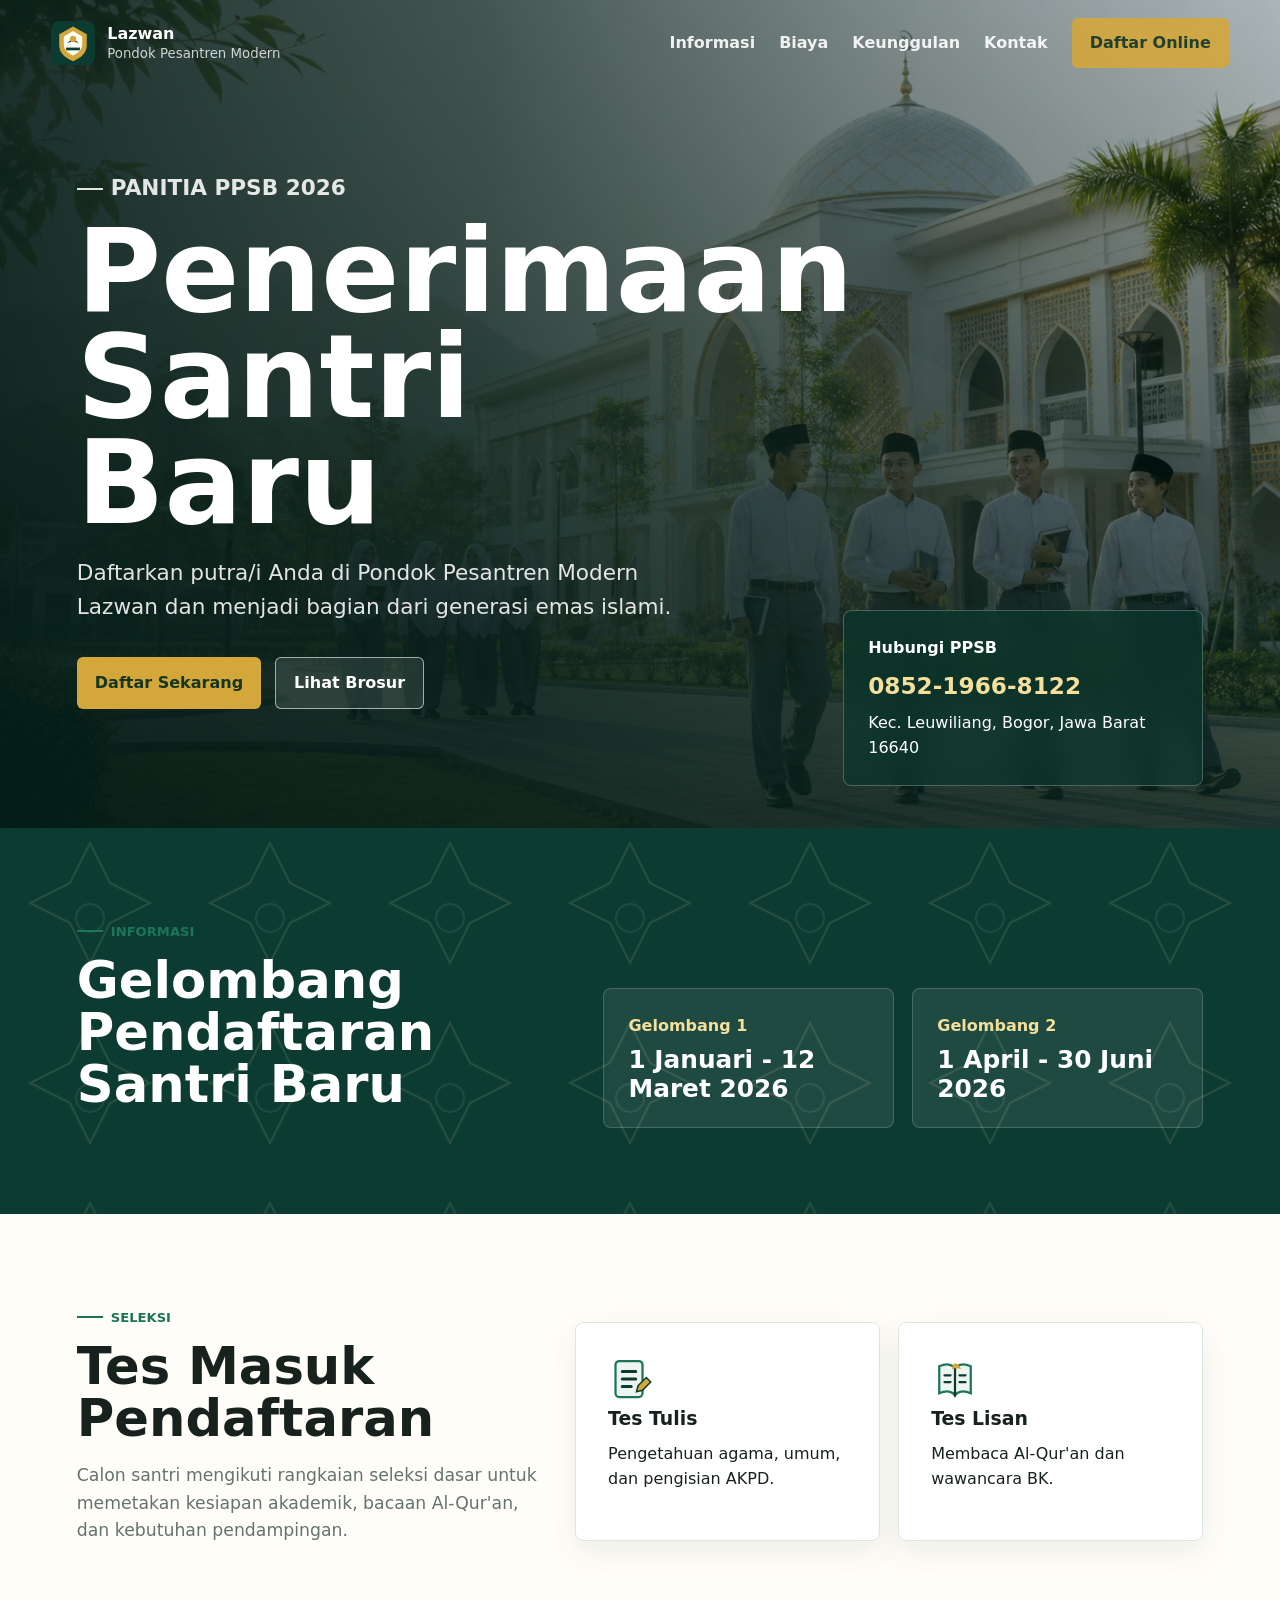
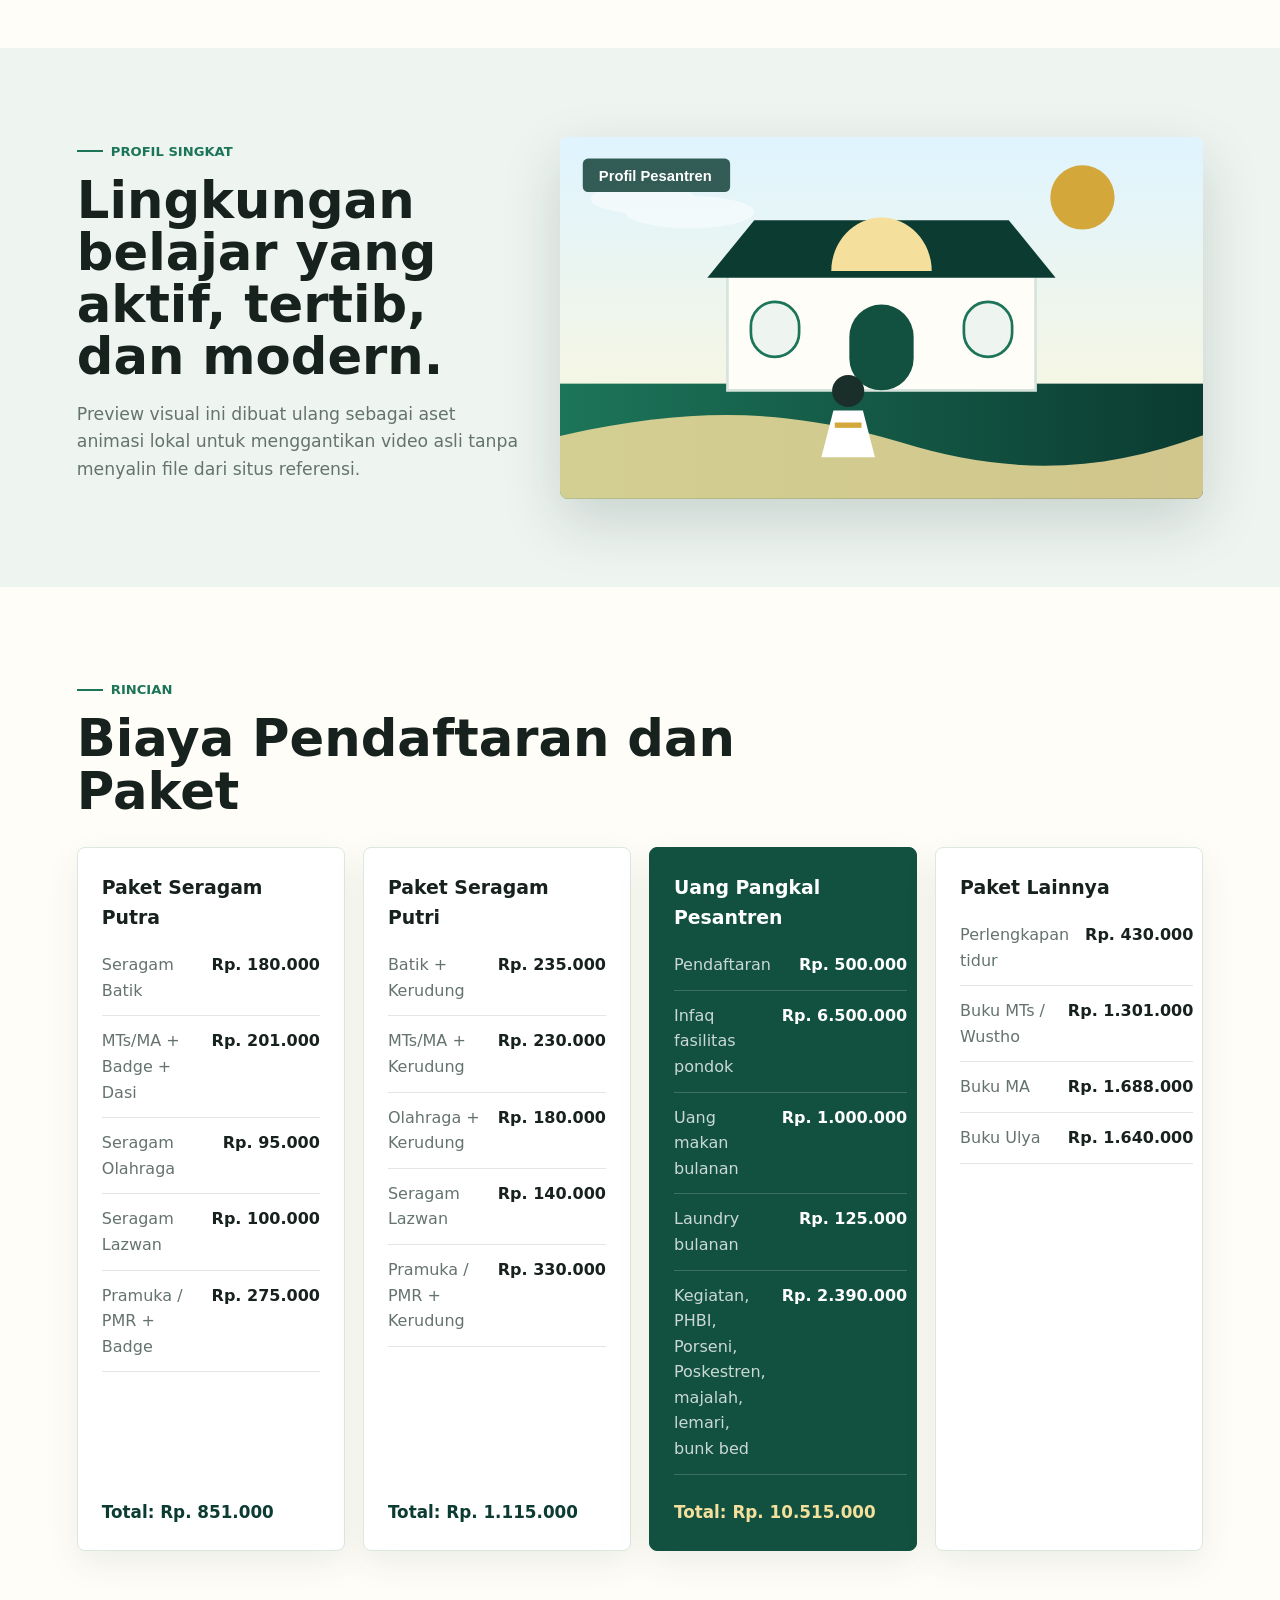
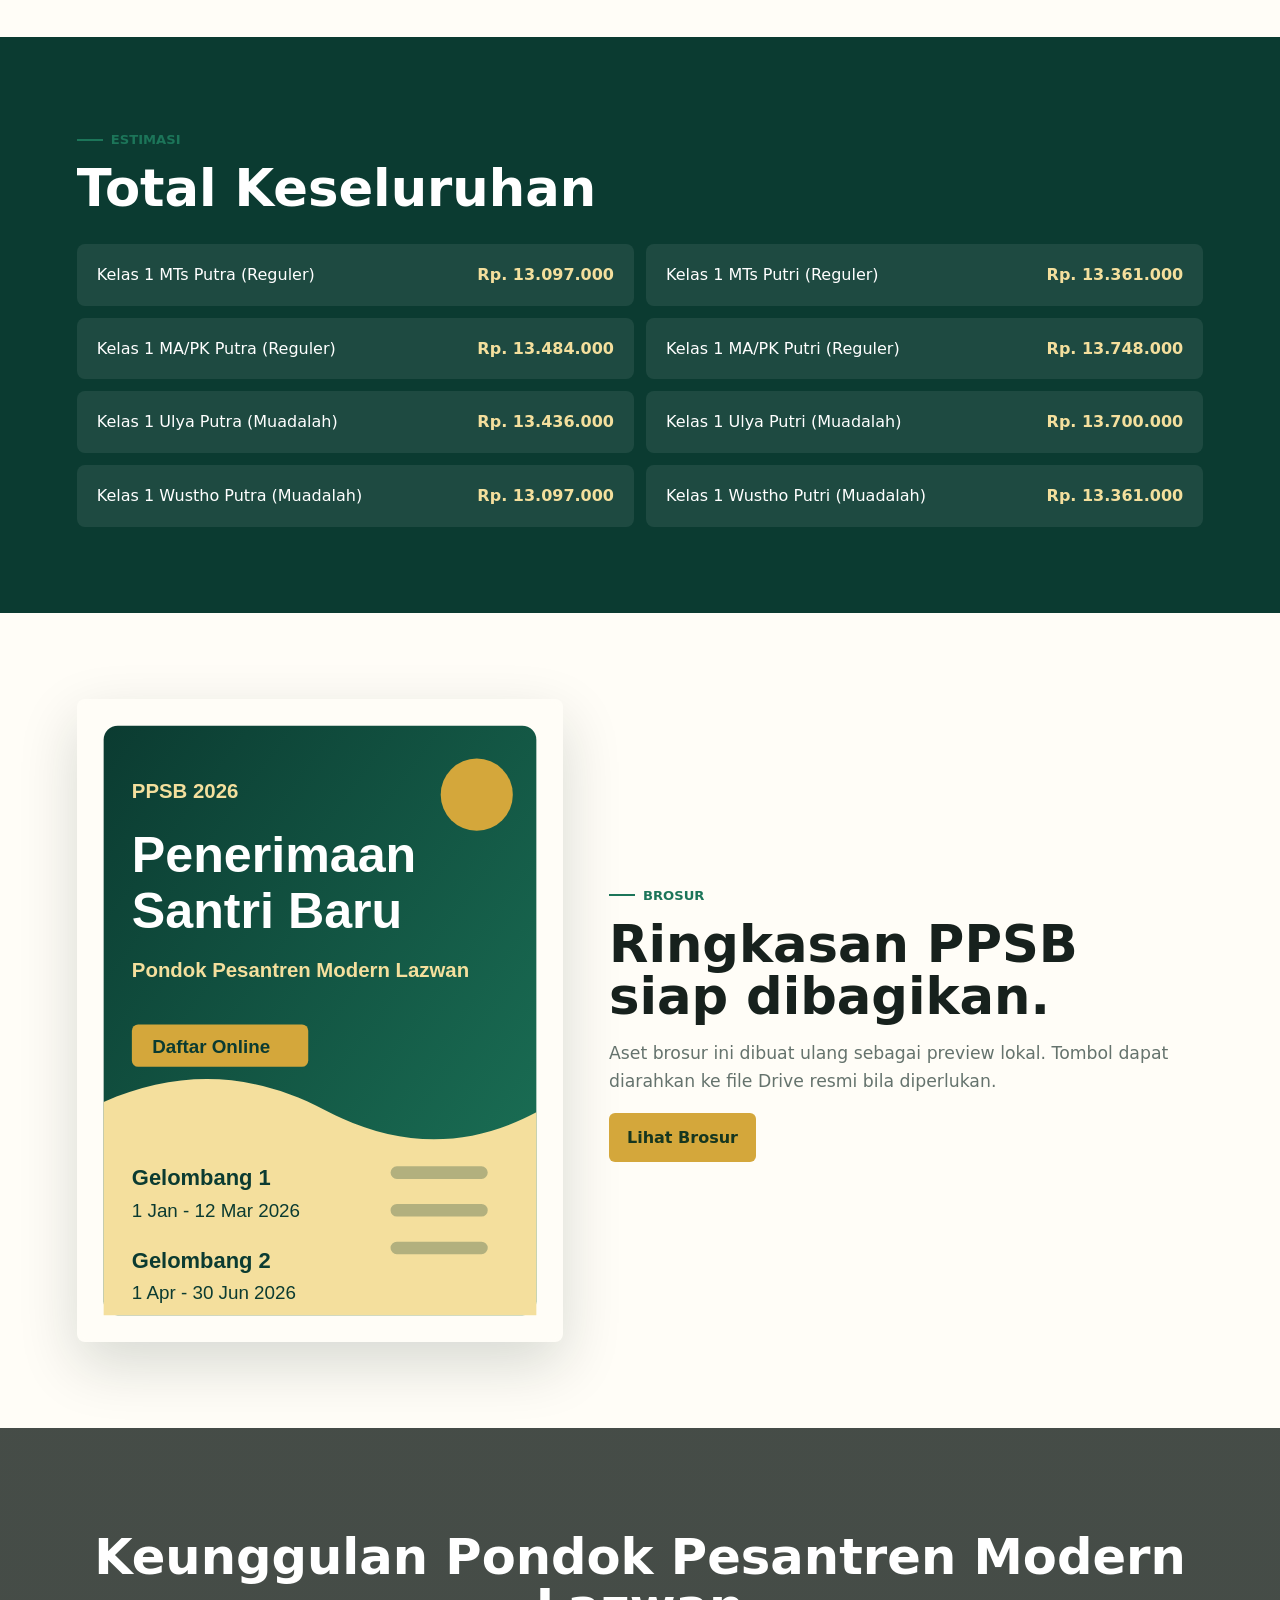
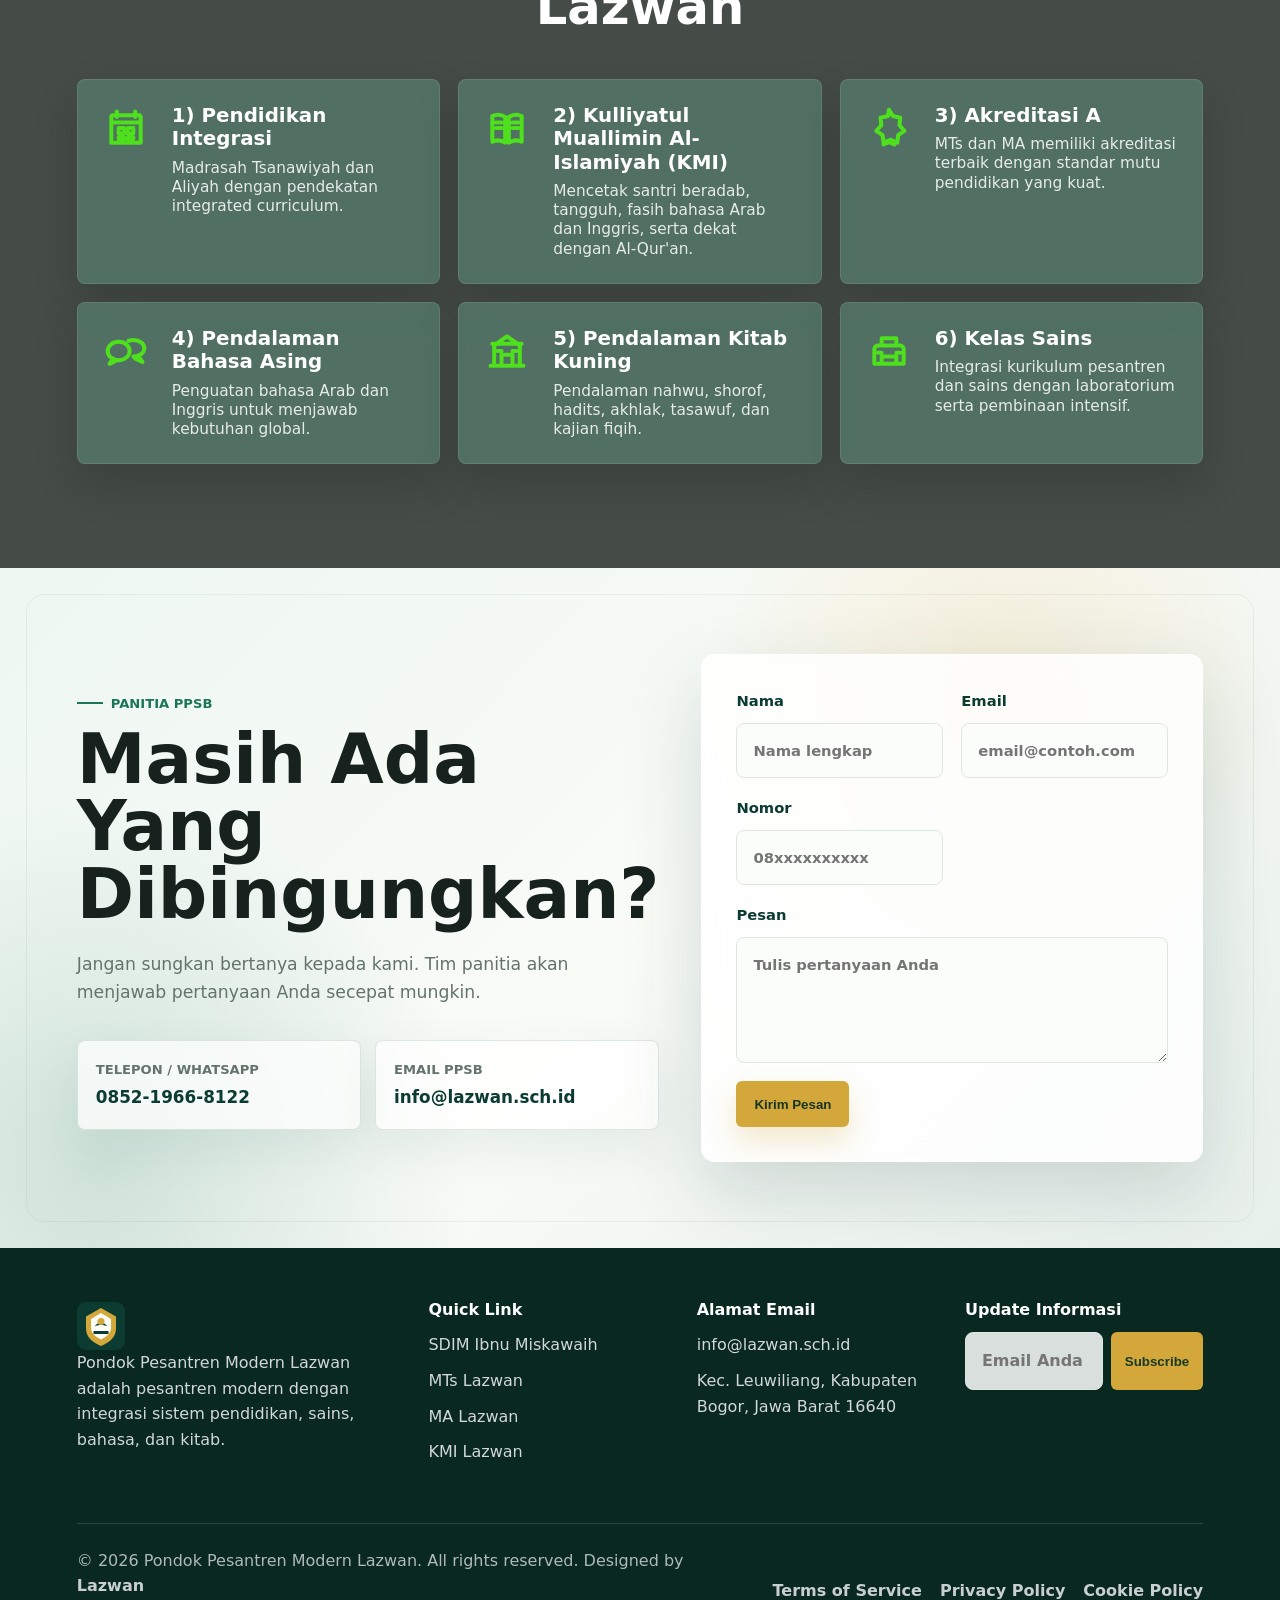
==== commit 68c9a1e0: "coba nambah simple animated" ====
--- a/index.html
+++ b/index.html
@@ -33,6 +33,7 @@
       <section class="hero">
         <div class="hero-media" aria-hidden="true">
           <img src="assets/hero-campus.png" alt="">
+          <object class="hero-motion" data="assets/hero-motion.svg" type="image/svg+xml" aria-hidden="true"></object>
         </div>
         <div class="hero-shade"></div>
         <div class="hero-content">
--- a/css/styles.css
+++ b/css/styles.css
@@ -163,6 +163,16 @@
   object-fit: cover;
 }
 
+.hero-motion {
+  position: absolute;
+  inset: 0;
+  width: 100%;
+  height: 100%;
+  mix-blend-mode: screen;
+  opacity: 0.72;
+  pointer-events: none;
+}
+
 .hero-shade {
   background:
     linear-gradient(90deg, rgba(5, 29, 24, 0.9) 0%, rgba(5, 29, 24, 0.72) 38%, rgba(5, 29, 24, 0.18) 100%),
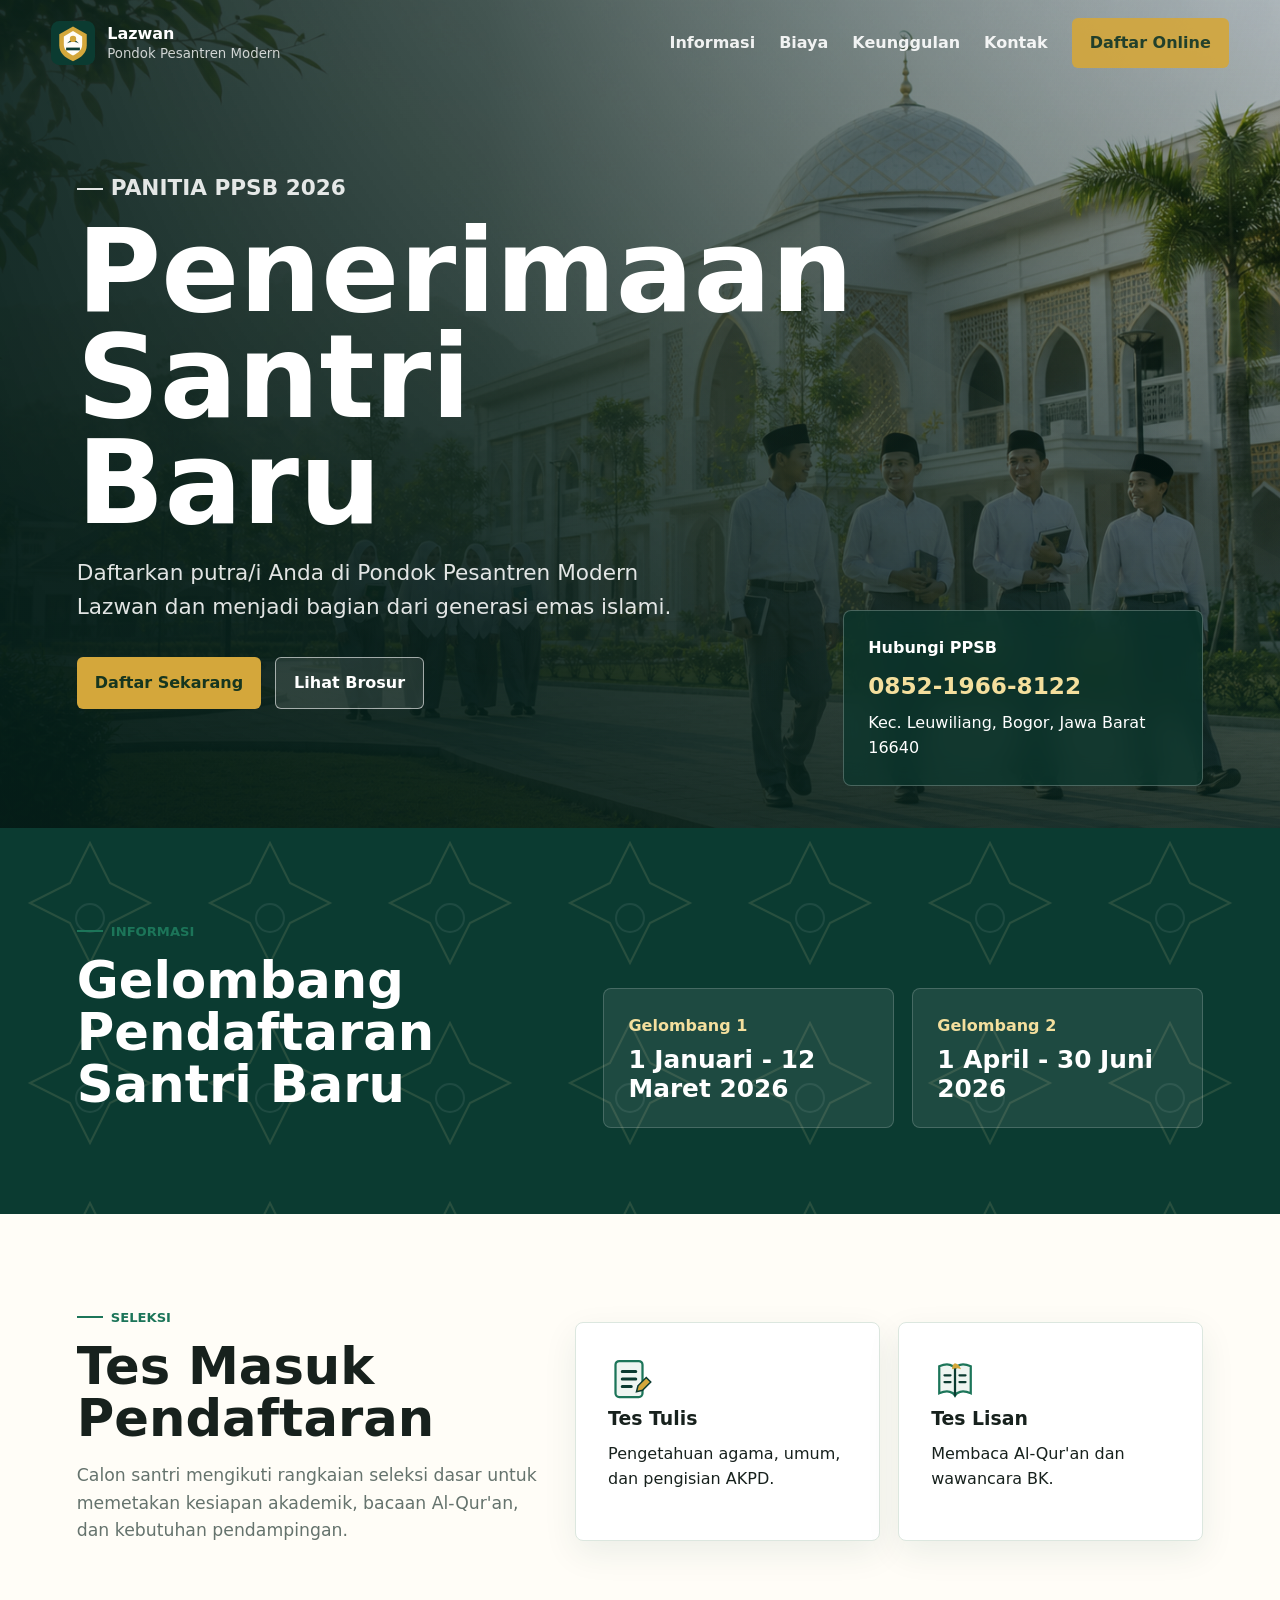
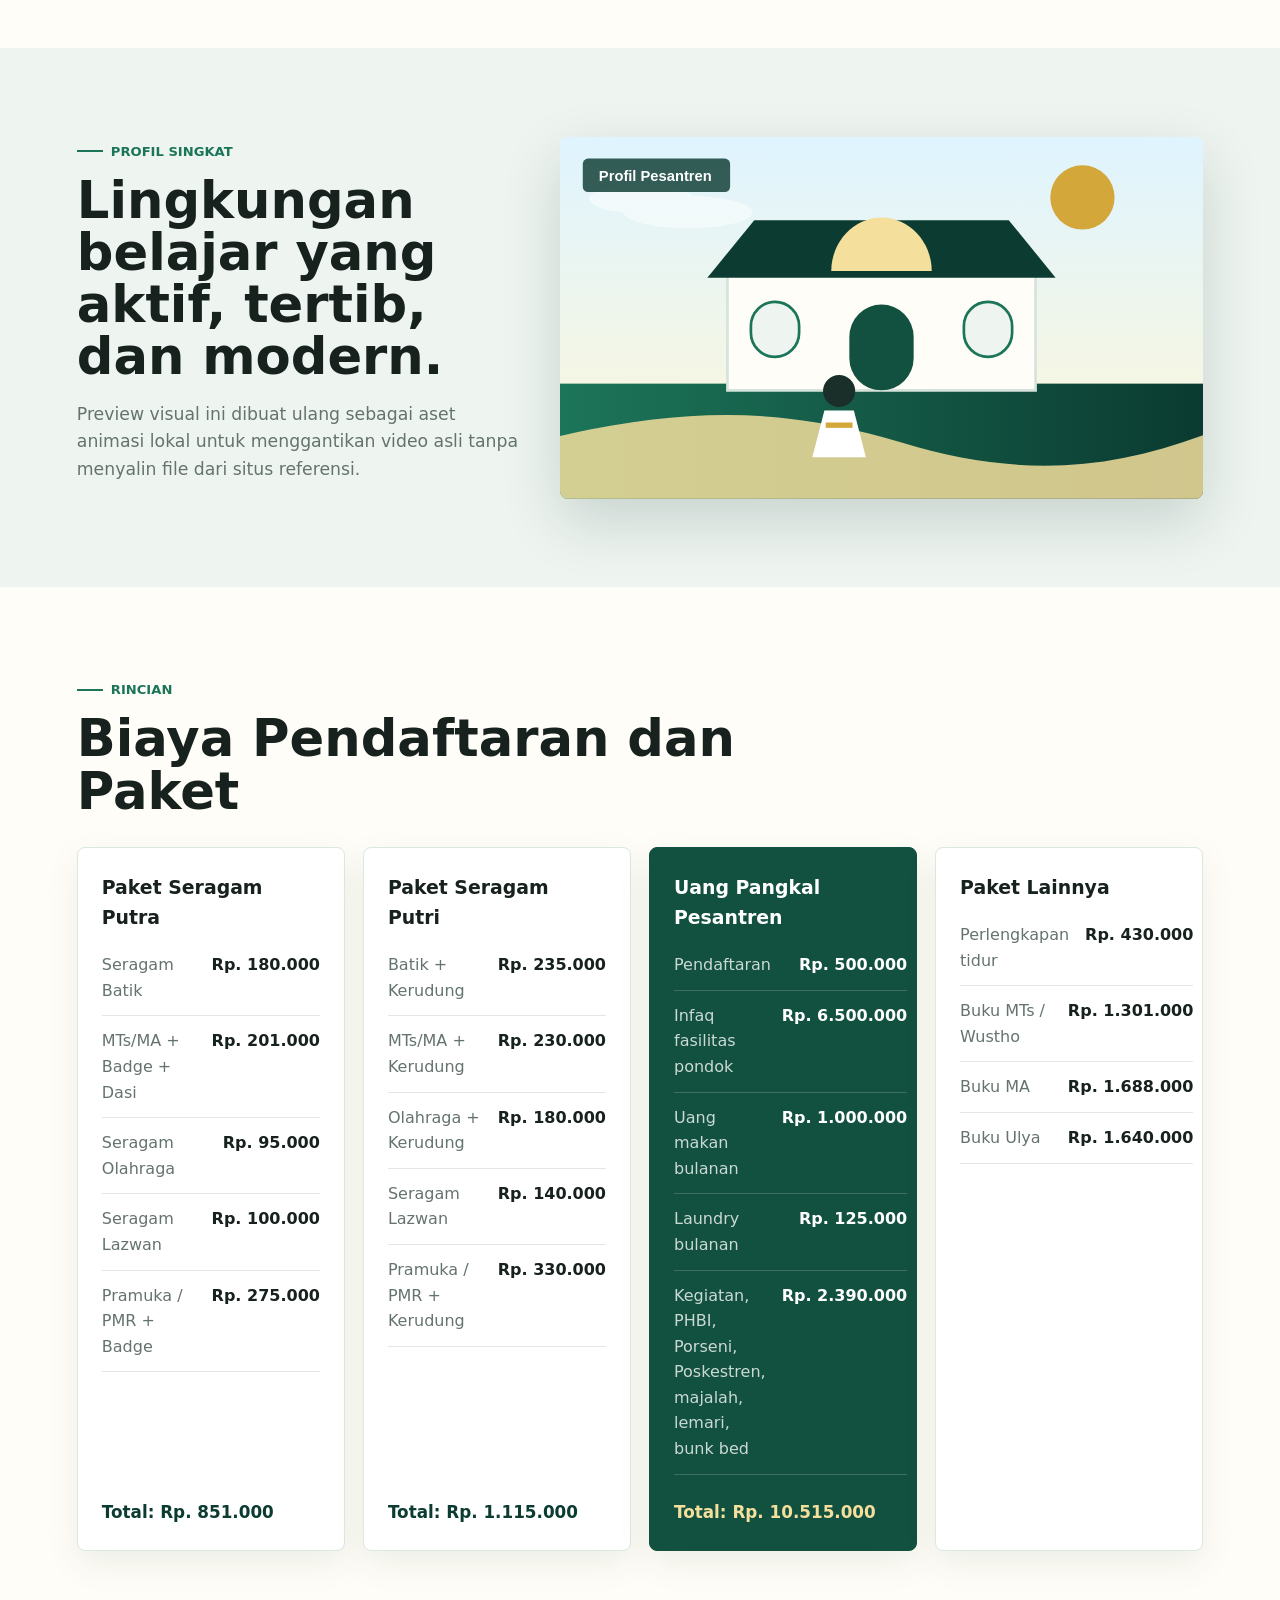
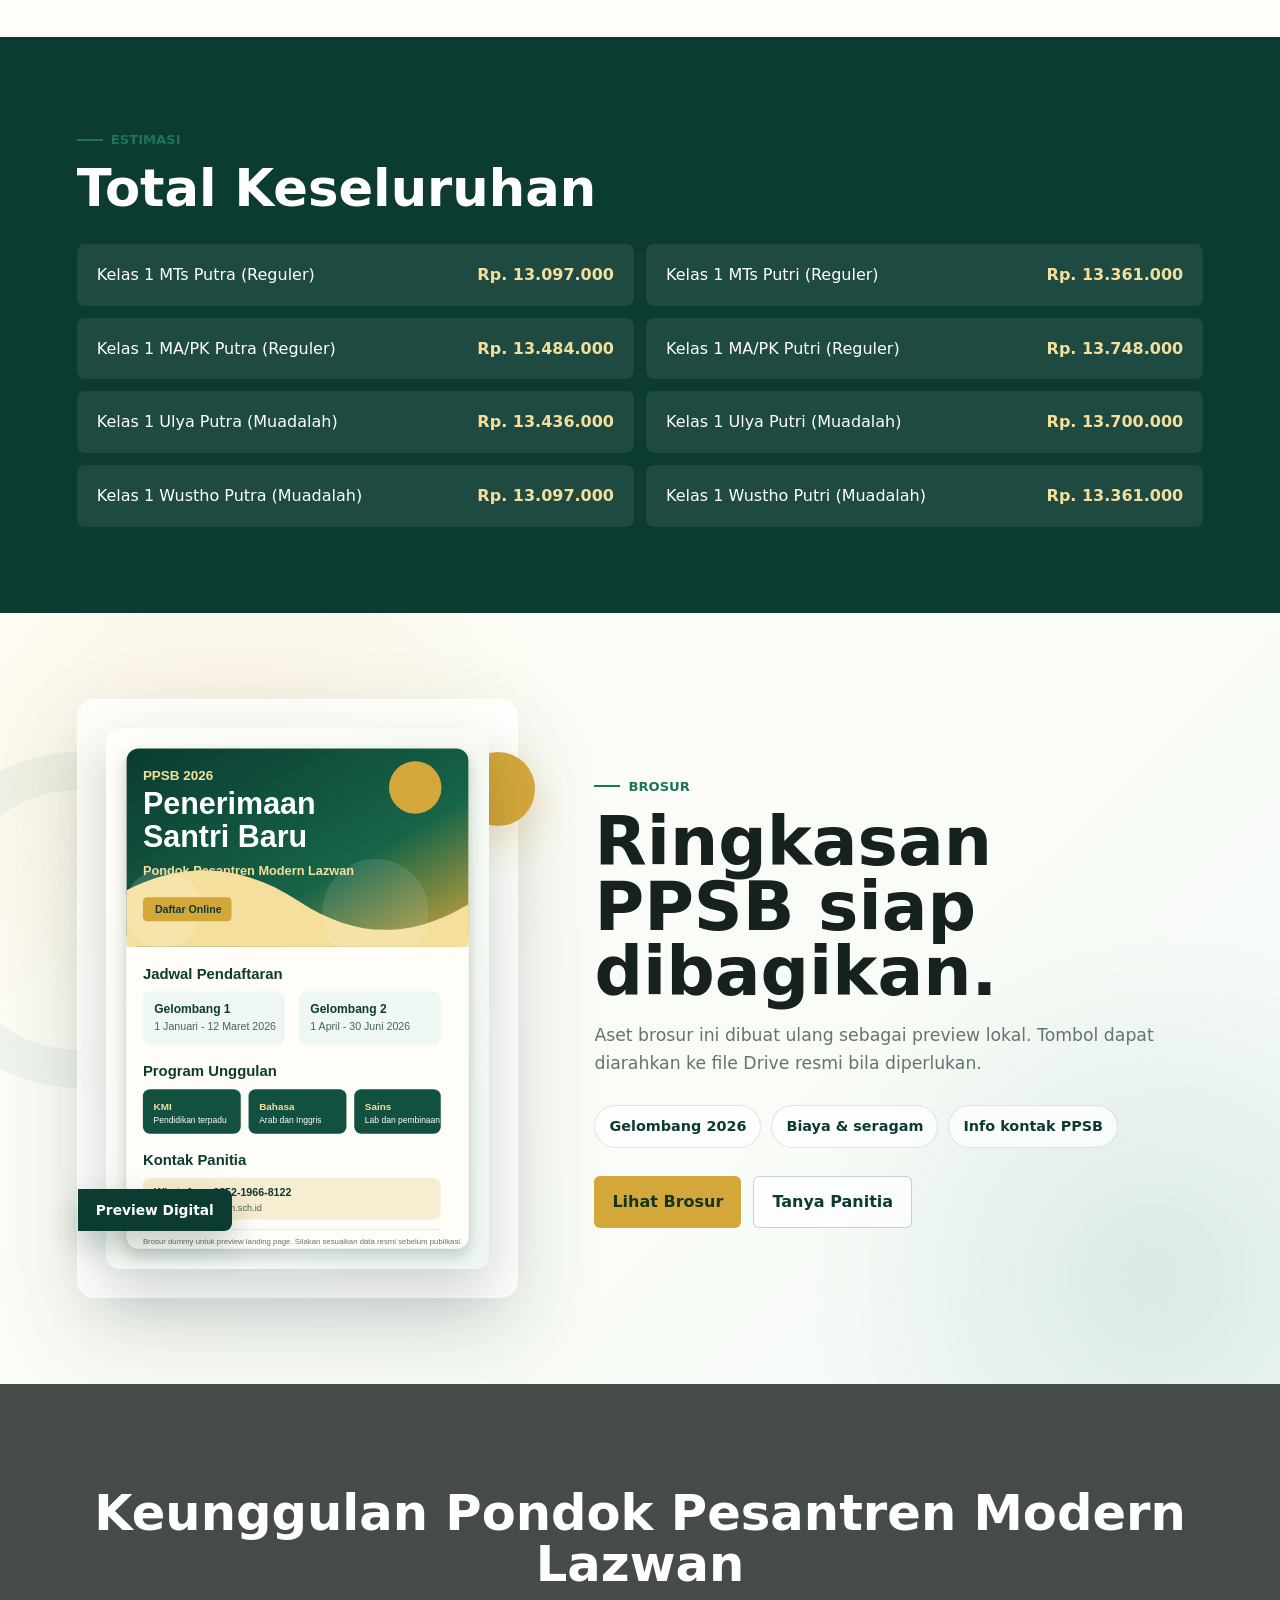
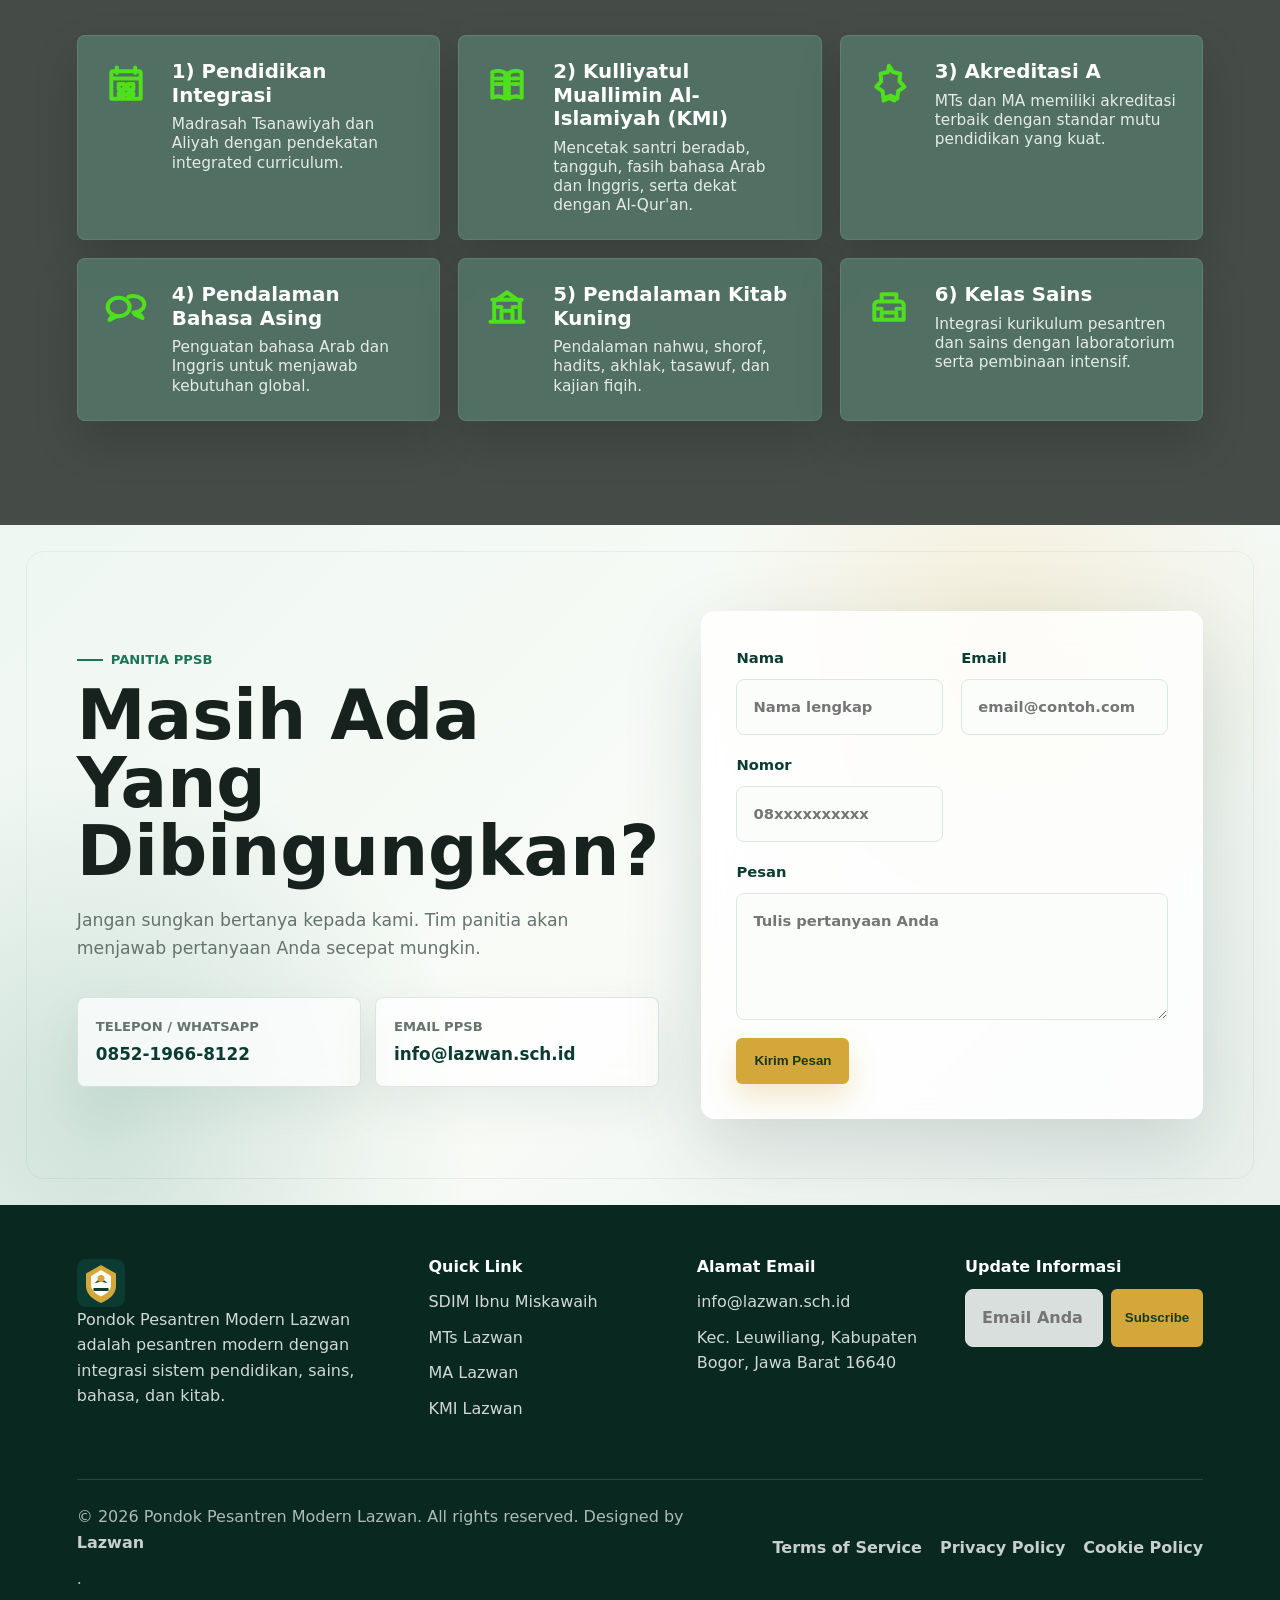
==== commit 9dba3da1: "perbaiki bagian brosur dan tambah dummy brosur" ====
--- a/index.html
+++ b/index.html
@@ -167,12 +167,23 @@
       </section>
 
       <section class="brochure" id="brosur">
-        <img src="assets/brochure-preview.svg" alt="Preview brosur penerimaan santri baru">
-        <div>
+        <div class="brochure-preview">
+          <img src="assets/brosur-lazwan-dummy.svg" alt="Preview brosur penerimaan santri baru Lazwan">
+          <span class="brochure-tag">Preview Digital</span>
+        </div>
+        <div class="brochure-copy">
           <span class="section-kicker">Brosur</span>
           <h2>Ringkasan PPSB siap dibagikan.</h2>
           <p>Aset brosur ini dibuat ulang sebagai preview lokal. Tombol dapat diarahkan ke file Drive resmi bila diperlukan.</p>
-          <a class="button primary" href="https://drive.google.com/" target="_blank" rel="noreferrer">Lihat Brosur</a>
+          <div class="brochure-highlights">
+            <span>Gelombang 2026</span>
+            <span>Biaya & seragam</span>
+            <span>Info kontak PPSB</span>
+          </div>
+          <div class="brochure-actions">
+            <a class="button primary" href="assets/brosur-lazwan-dummy.svg" target="_blank" rel="noreferrer">Lihat Brosur</a>
+            <a class="button outline-dark" href="#kontak">Tanya Panitia</a>
+          </div>
         </div>
       </section>
 
--- a/css/styles.css
+++ b/css/styles.css
@@ -468,16 +468,129 @@
 }
 
 .brochure {
-  display: grid;
-  grid-template-columns: 0.9fr 1.1fr;
-  gap: 46px;
-  align-items: center;
-}
-
-.brochure img {
+  position: relative;
+  display: grid;
+  grid-template-columns: 0.84fr 1.16fr;
+  gap: clamp(34px, 6vw, 86px);
+  align-items: center;
+  background:
+    radial-gradient(circle at 18% 24%, rgba(212, 167, 59, 0.14), transparent 28%),
+    radial-gradient(circle at 90% 86%, rgba(28, 117, 89, 0.12), transparent 26%),
+    linear-gradient(135deg, #fffdf7 0%, #f4faf6 100%);
+  overflow: hidden;
+}
+
+.brochure::before {
+  content: "";
+  position: absolute;
+  left: -90px;
+  top: 18%;
+  width: 260px;
+  height: 260px;
+  border: 38px solid rgba(28, 117, 89, 0.06);
+  border-radius: 50%;
+}
+
+.brochure-preview {
+  position: relative;
   width: min(520px, 100%);
-  border-radius: 8px;
-  box-shadow: var(--shadow);
+  justify-self: center;
+  padding: 28px;
+  border: 1px solid rgba(255, 255, 255, 0.84);
+  border-radius: 18px;
+  background: rgba(255, 255, 255, 0.72);
+  box-shadow: 0 34px 90px rgba(11, 59, 49, 0.14);
+  backdrop-filter: blur(16px);
+}
+
+.brochure-preview::after {
+  content: "";
+  position: absolute;
+  inset: 52px -18px auto auto;
+  width: 74px;
+  height: 74px;
+  border-radius: 50%;
+  background: var(--gold);
+  box-shadow: 0 18px 38px rgba(212, 167, 59, 0.28);
+}
+
+.brochure-preview img {
+  position: relative;
+  z-index: 1;
+  width: 100%;
+  border-radius: 14px;
+  box-shadow: 0 24px 55px rgba(8, 40, 32, 0.2);
+}
+
+.brochure-tag {
+  position: absolute;
+  z-index: 2;
+  left: 0;
+  bottom: 66px;
+  display: inline-flex;
+  align-items: center;
+  min-height: 42px;
+  padding: 10px 18px;
+  color: var(--white);
+  border-radius: 0 8px 8px 0;
+  background: var(--green-950);
+  font-size: 0.86rem;
+  font-weight: 900;
+  box-shadow: 0 14px 32px rgba(8, 40, 32, 0.24);
+}
+
+.brochure-copy {
+  position: relative;
+  max-width: 820px;
+}
+
+.brochure-copy h2 {
+  max-width: 820px;
+  margin-bottom: 18px;
+  font-size: clamp(2.5rem, 5.3vw, 5.2rem);
+  line-height: 0.96;
+}
+
+.brochure-copy p {
+  max-width: 720px;
+}
+
+.brochure-highlights {
+  display: flex;
+  flex-wrap: wrap;
+  gap: 10px;
+  margin: 28px 0;
+}
+
+.brochure-highlights span {
+  display: inline-flex;
+  align-items: center;
+  min-height: 38px;
+  padding: 9px 14px;
+  color: var(--green-950);
+  border: 1px solid rgba(28, 117, 89, 0.16);
+  border-radius: 999px;
+  background: rgba(255, 255, 255, 0.72);
+  font-size: 0.9rem;
+  font-weight: 850;
+}
+
+.brochure-actions {
+  display: flex;
+  flex-wrap: wrap;
+  gap: 12px;
+}
+
+.button.outline-dark {
+  color: var(--green-950);
+  border: 1px solid rgba(11, 59, 49, 0.22);
+  background: rgba(255, 255, 255, 0.68);
+}
+
+.button.outline-dark:hover,
+.brochure-highlights span:hover {
+  border-color: rgba(28, 117, 89, 0.36);
+  background: rgba(255, 255, 255, 0.92);
 }
 
 .advantages {
@@ -840,6 +953,14 @@
     grid-template-columns: 1fr;
   }
 
+  .brochure-copy {
+    max-width: none;
+  }
+
+  .brochure-preview {
+    order: 2;
+  }
+
   .timeline,
   .test-grid,
   .total-table {
@@ -871,6 +992,29 @@
 
   .button,
   .hero-actions {
+    width: 100%;
+  }
+
+  .brochure {
+    padding-block: 70px;
+  }
+
+  .brochure-preview {
+    padding: 18px;
+    border-radius: 12px;
+  }
+
+  .brochure-preview::after {
+    width: 54px;
+    height: 54px;
+    right: -10px;
+  }
+
+  .brochure-tag {
+    bottom: 44px;
+  }
+
+  .brochure-actions .button {
     width: 100%;
   }
 
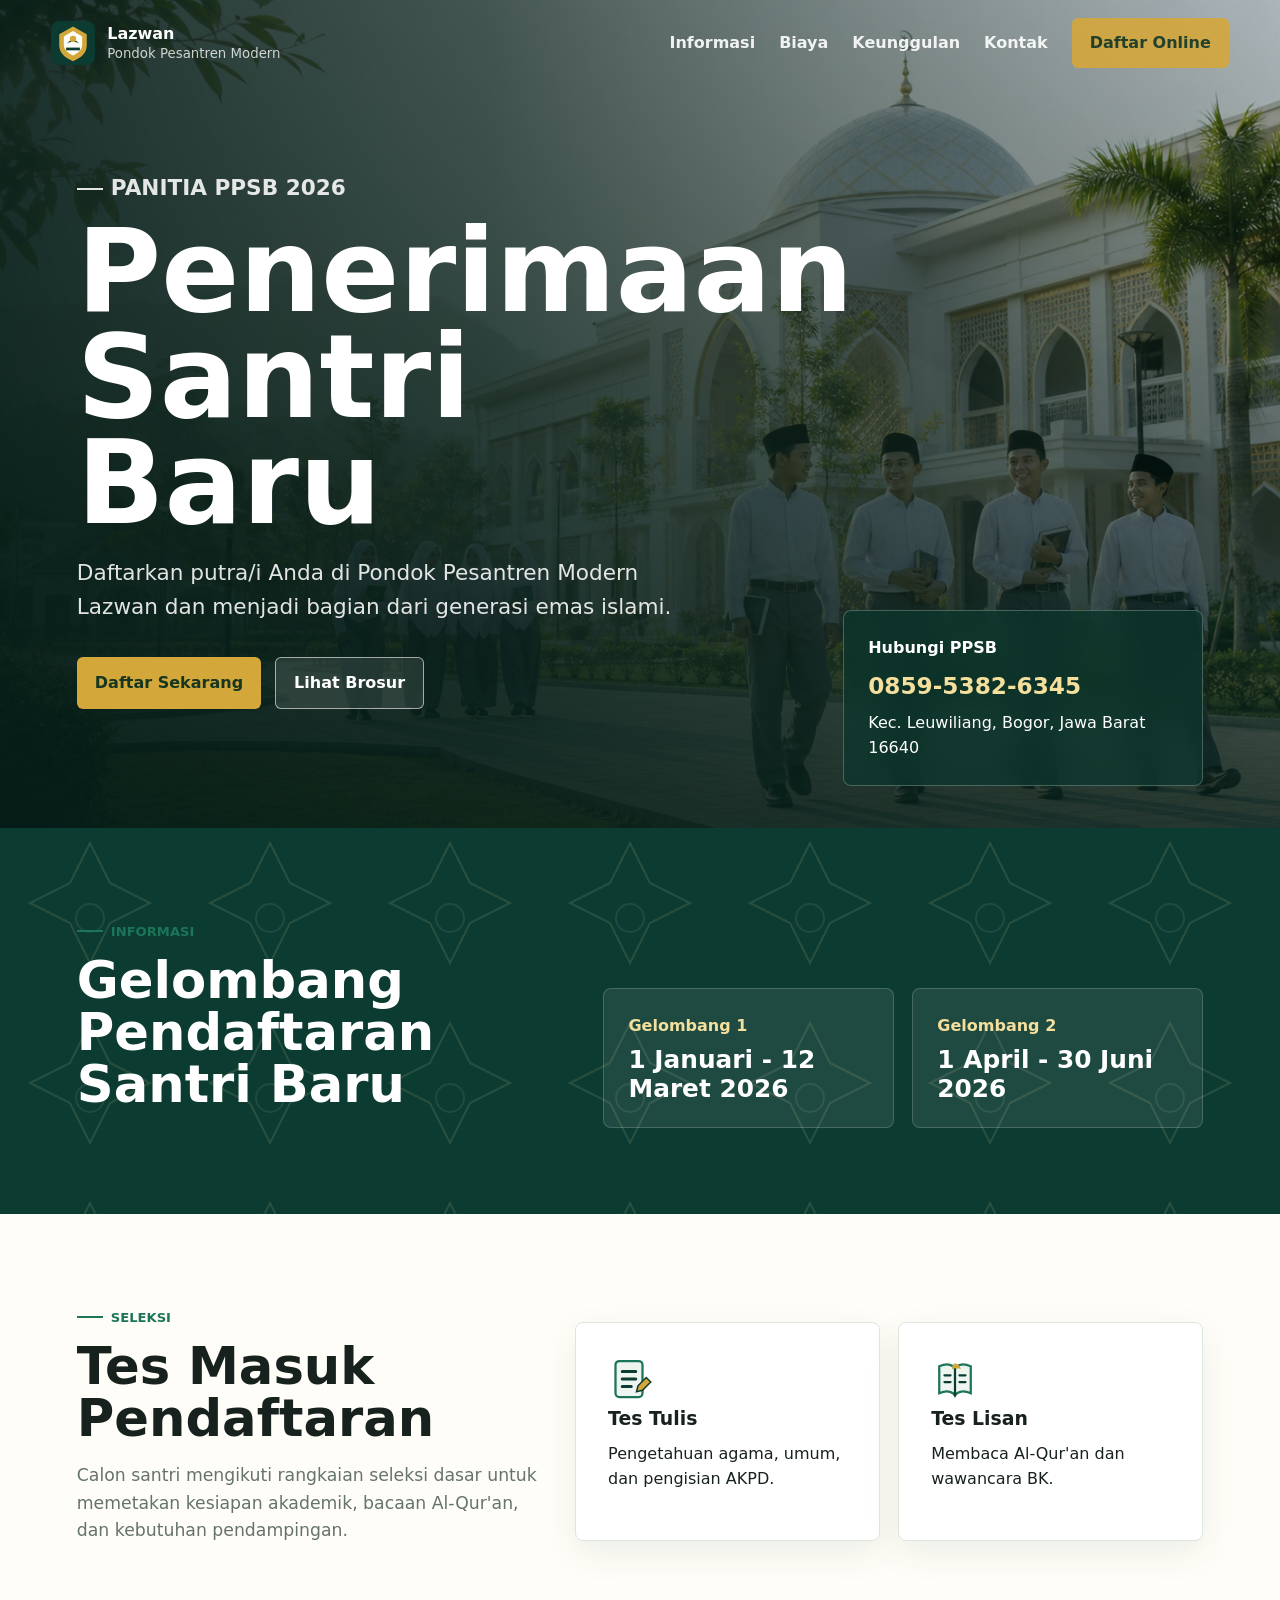
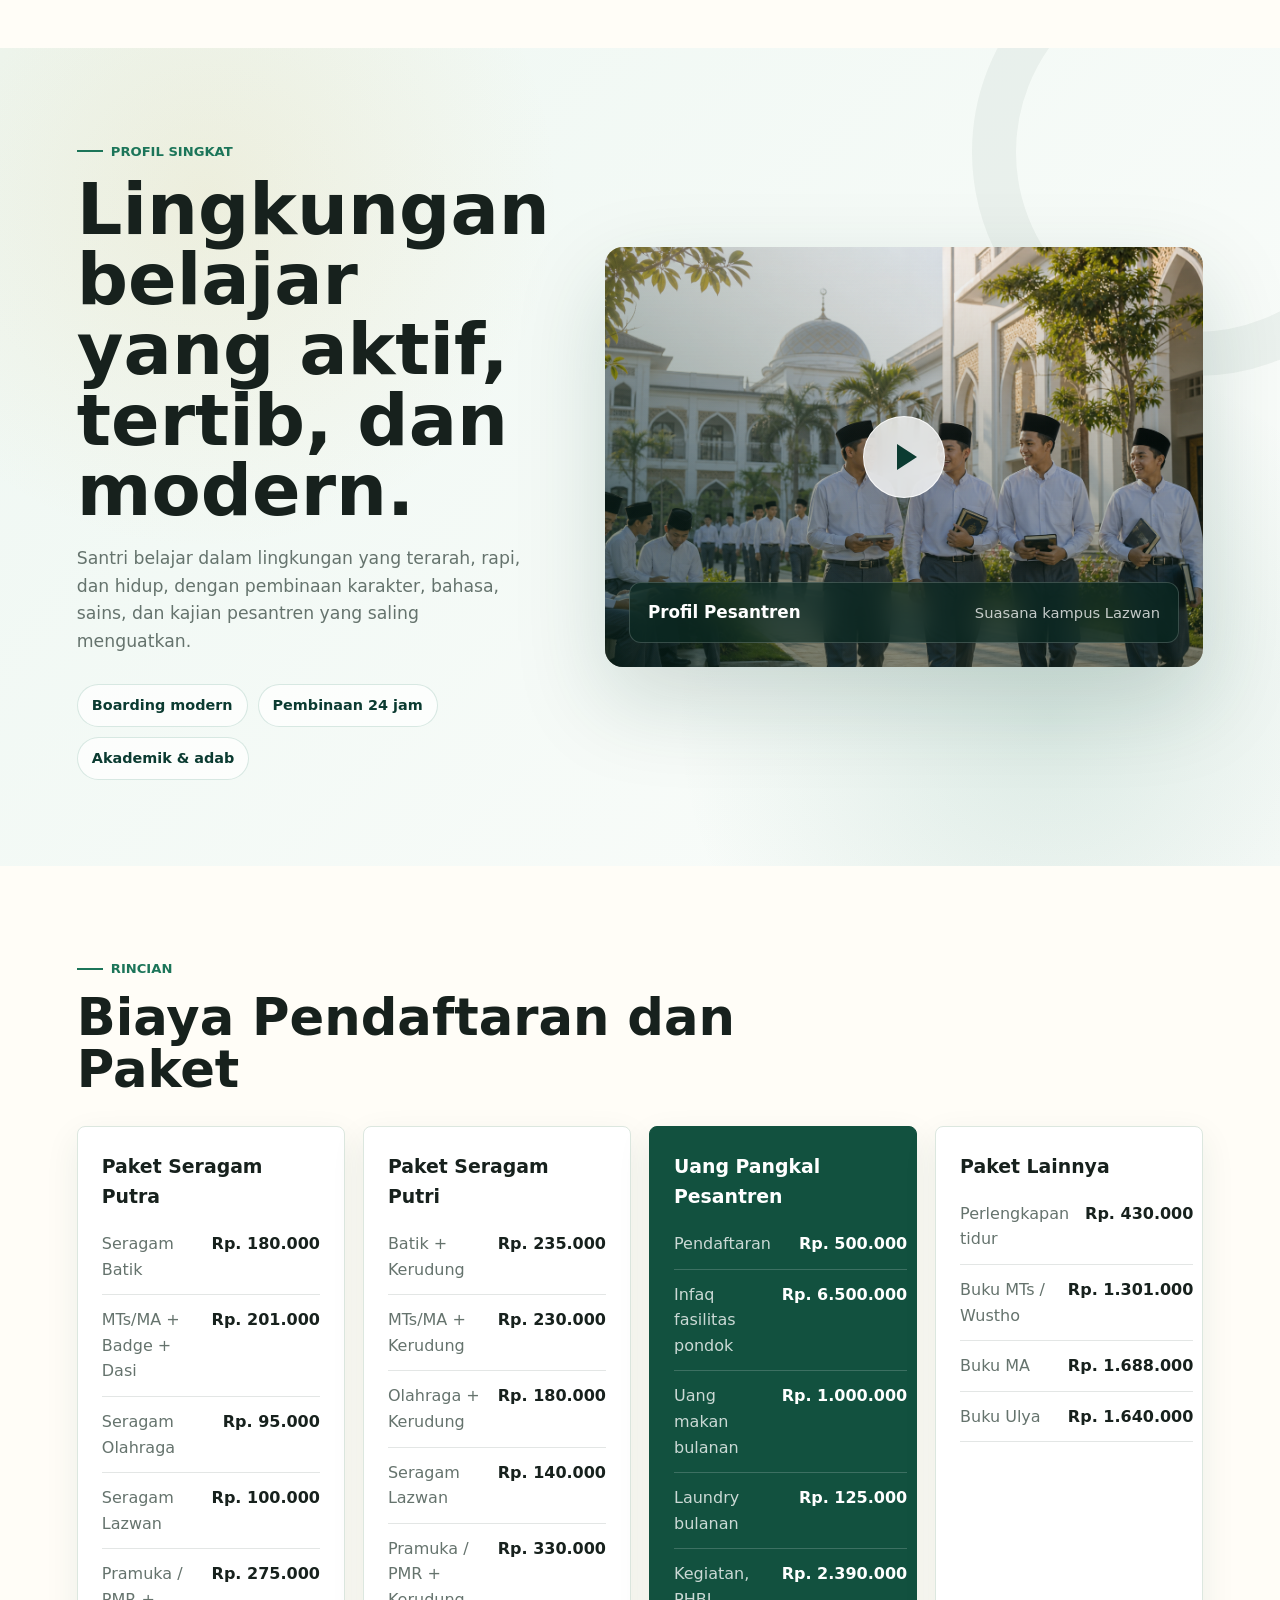
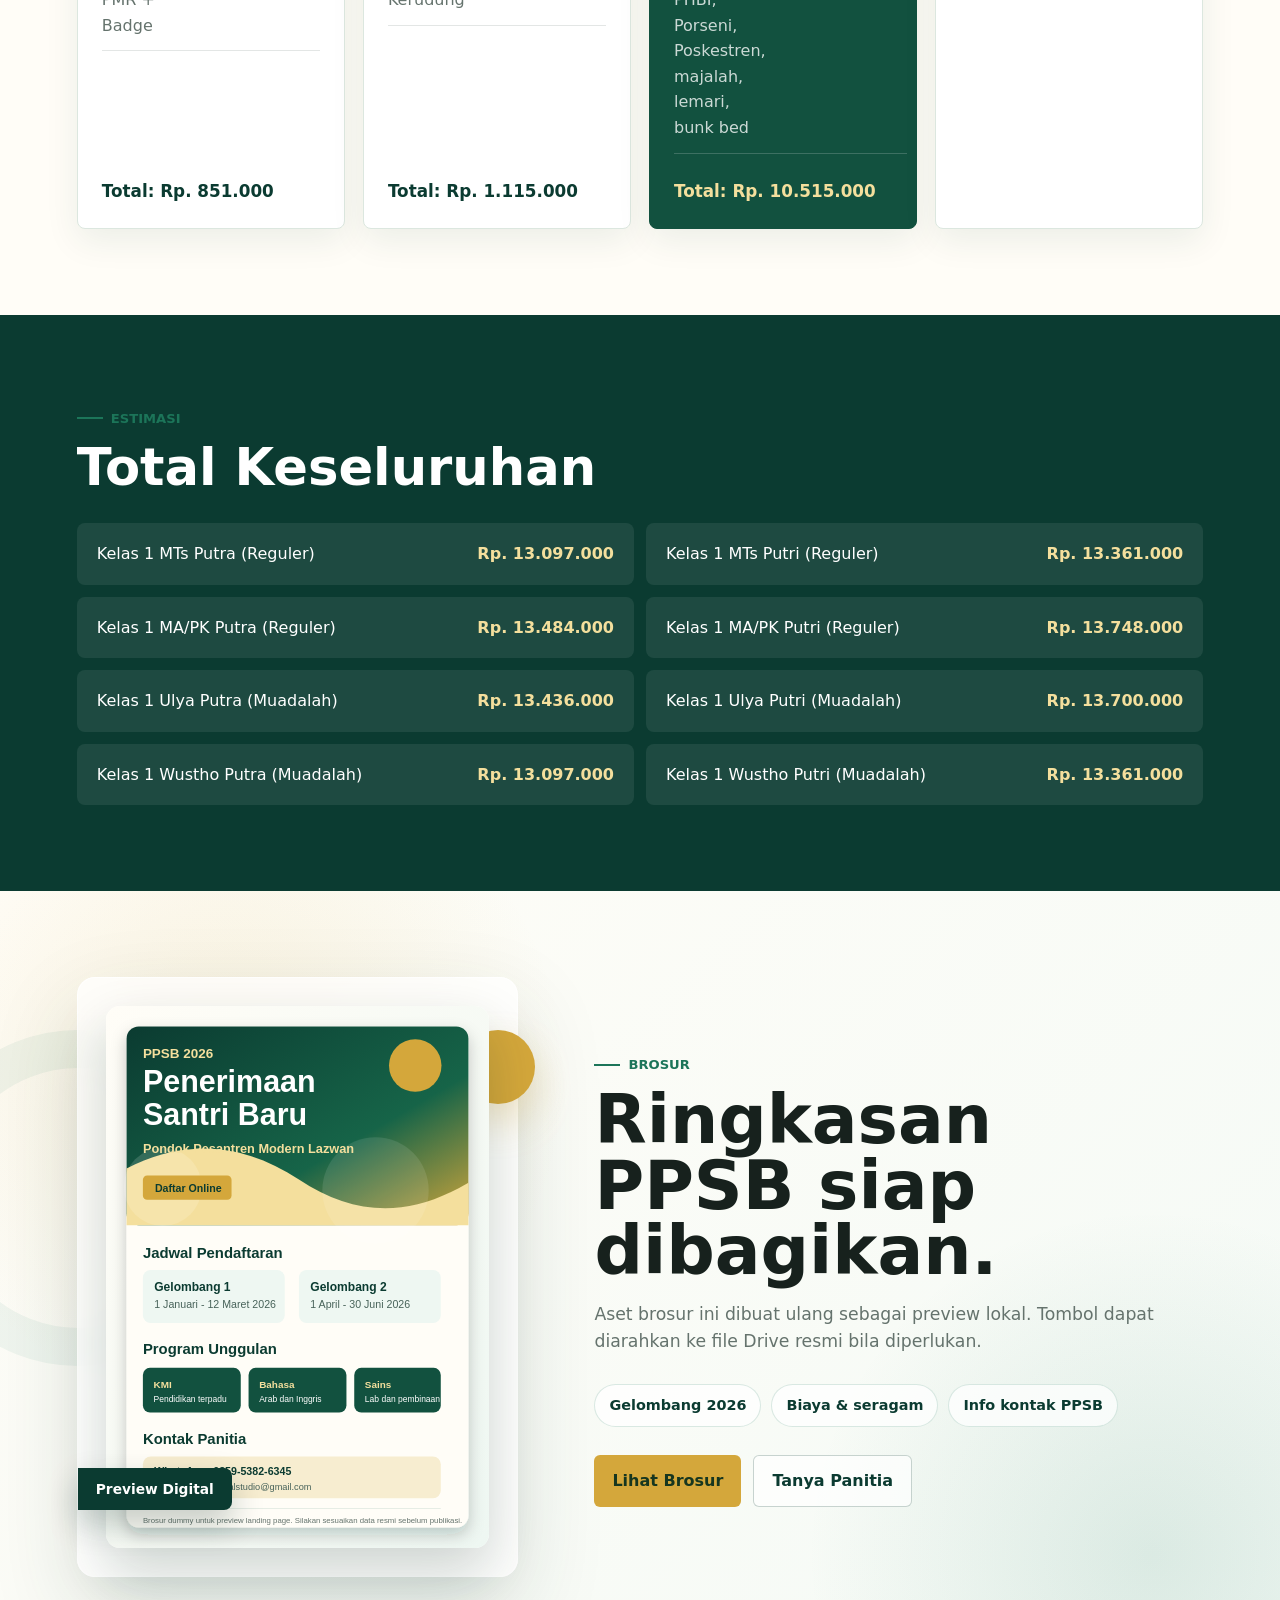
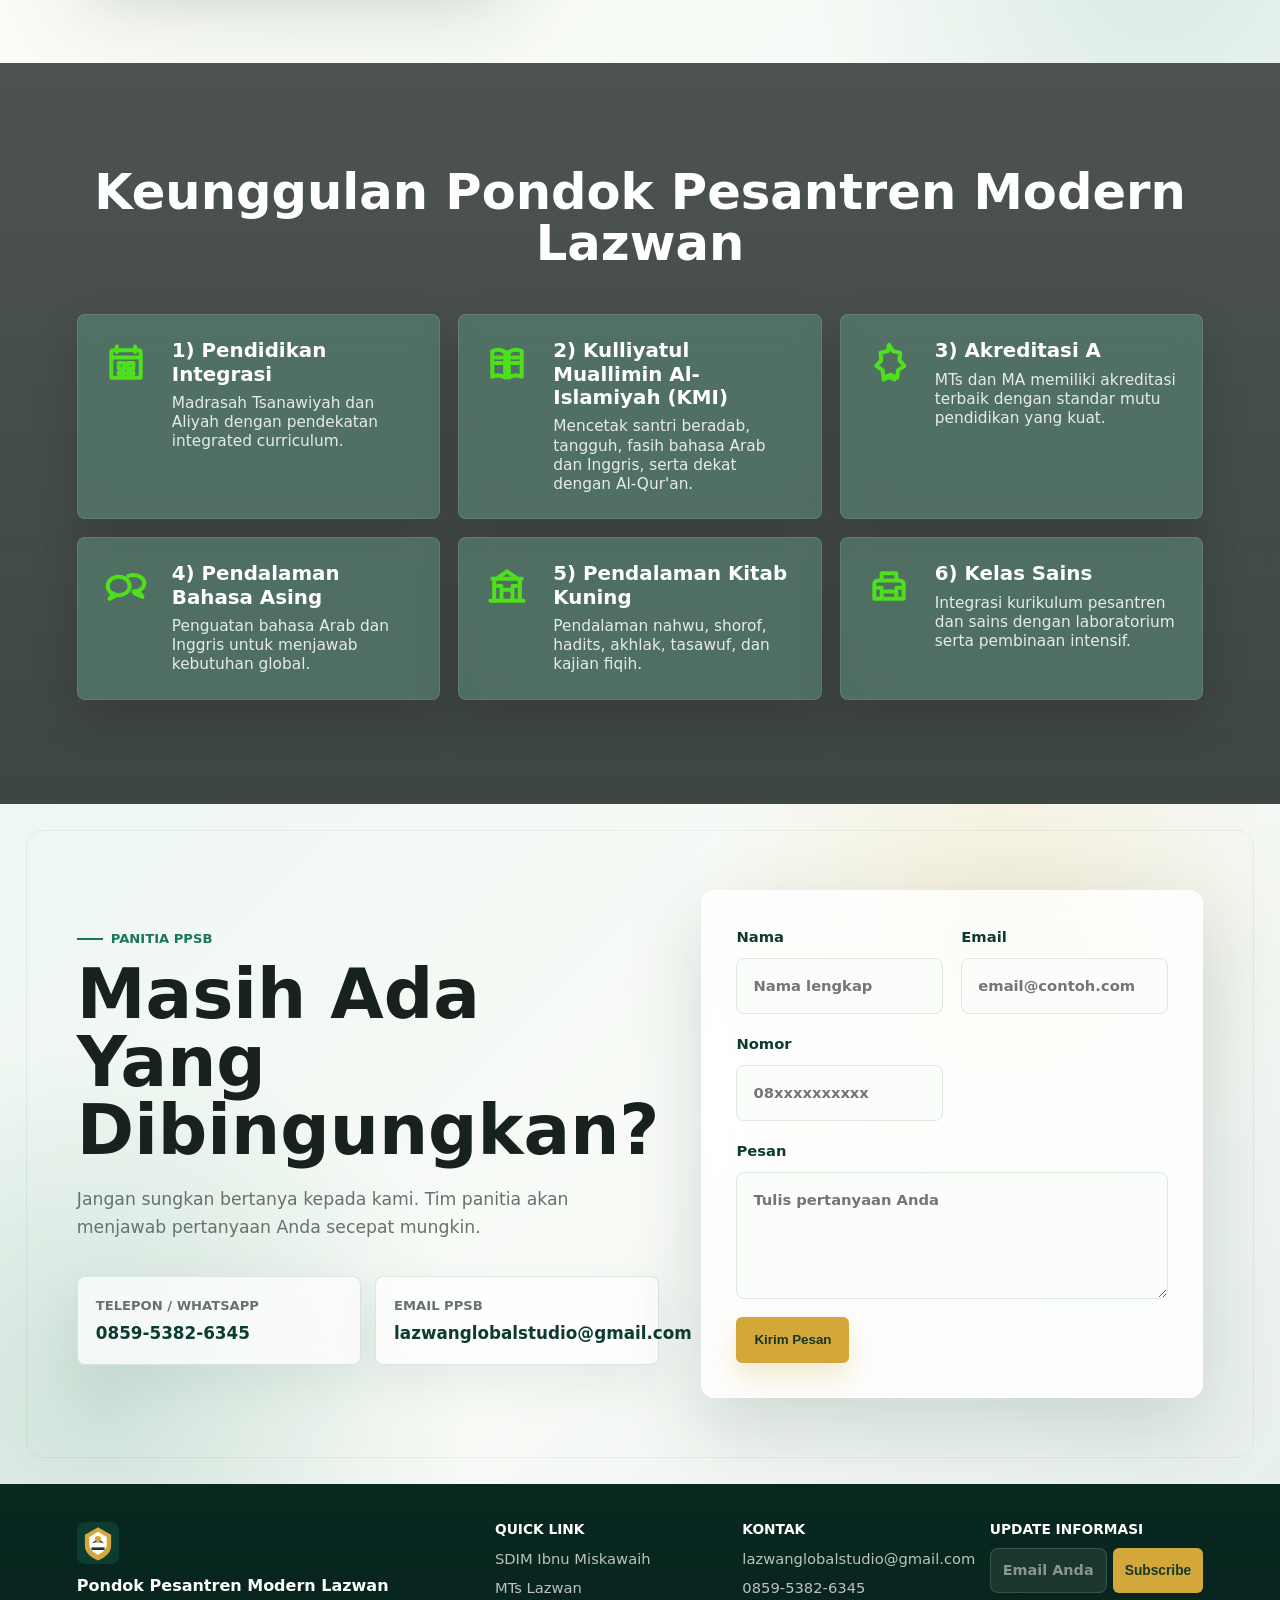
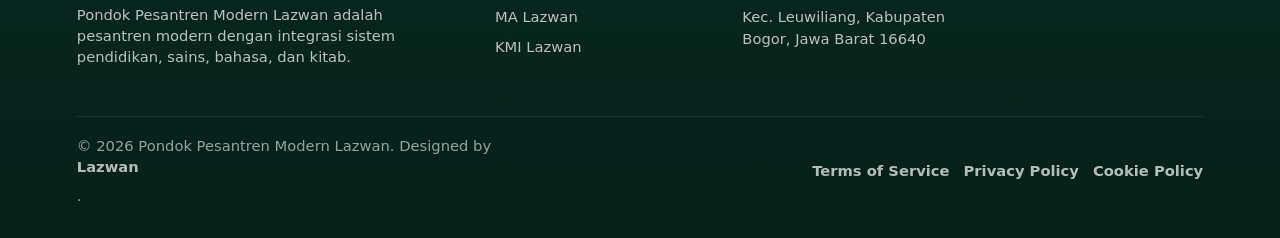
==== commit 38275189: "update wa, email, photo keunggulan, dan profil singkat, footer di rapihkan" ====
--- a/index.html
+++ b/index.html
@@ -47,7 +47,7 @@
         </div>
         <aside class="hero-card" aria-label="Kontak cepat">
           <strong>Hubungi PPSB</strong>
-          <a href="https://wa.link/" target="_blank" rel="noreferrer">0852-1966-8122</a>
+          <a href="https://wa.me/6285953826345" target="_blank" rel="noreferrer">0859-5382-6345</a>
           <span>Kec. Leuwiliang, Bogor, Jawa Barat 16640</span>
         </aside>
       </section>
@@ -93,9 +93,23 @@
         <div class="video-copy">
           <span class="section-kicker">Profil Singkat</span>
           <h2>Lingkungan belajar yang aktif, tertib, dan modern.</h2>
-          <p>Preview visual ini dibuat ulang sebagai aset animasi lokal untuk menggantikan video asli tanpa menyalin file dari situs referensi.</p>
-        </div>
-        <object class="tour-video" data="assets/campus-tour.svg" type="image/svg+xml" aria-label="Animasi profil pesantren"></object>
+          <p>Santri belajar dalam lingkungan yang terarah, rapi, dan hidup, dengan pembinaan karakter, bahasa, sains, dan kajian pesantren yang saling menguatkan.</p>
+          <div class="profile-points">
+            <span>Boarding modern</span>
+            <span>Pembinaan 24 jam</span>
+            <span>Akademik & adab</span>
+          </div>
+        </div>
+        <figure class="profile-visual">
+          <img src="assets/profile-campus.png" alt="Suasana belajar di Pondok Pesantren Modern Lazwan">
+          <button class="play-button" type="button" aria-label="Putar profil video">
+            <span></span>
+          </button>
+          <figcaption>
+            <strong>Profil Pesantren</strong>
+            <span>Suasana kampus Lazwan</span>
+          </figcaption>
+        </figure>
       </section>
 
       <section class="fees" id="biaya">
@@ -237,13 +251,13 @@
           <h2>Masih Ada Yang Dibingungkan?</h2>
           <p>Jangan sungkan bertanya kepada kami. Tim panitia akan menjawab pertanyaan Anda secepat mungkin.</p>
           <div class="contact-actions" aria-label="Kontak cepat">
-            <a href="tel:085219668122">
+            <a href="tel:085953826345">
               <span>Telepon / WhatsApp</span>
-              <strong>0852-1966-8122</strong>
+              <strong>0859-5382-6345</strong>
             </a>
-            <a href="mailto:info@lazwan.sch.id">
+            <a href="mailto:lazwanglobalstudio@gmail.com">
               <span>Email PPSB</span>
-              <strong>info@lazwan.sch.id</strong>
+              <strong>lazwanglobalstudio@gmail.com</strong>
             </a>
           </div>
         </div>
@@ -258,8 +272,9 @@
     </main>
 
     <footer class="site-footer">
-      <div>
-        <img src="assets/logo-lazwan.svg" alt="" width="48" height="48">
+      <div class="footer-brand">
+        <img src="assets/logo-lazwan.svg" alt="" width="42" height="42">
+        <strong>Pondok Pesantren Modern Lazwan</strong>
         <p>Pondok Pesantren Modern Lazwan adalah pesantren modern dengan integrasi sistem pendidikan, sains, bahasa, dan kitab.</p>
       </div>
       <div>
@@ -270,8 +285,9 @@
         <a href="#">KMI Lazwan</a>
       </div>
       <div>
-        <h2>Alamat Email</h2>
-        <p>info@lazwan.sch.id</p>
+        <h2>Kontak</h2>
+        <p>lazwanglobalstudio@gmail.com</p>
+        <p>0859-5382-6345</p>
         <p>Kec. Leuwiliang, Kabupaten Bogor, Jawa Barat 16640</p>
       </div>
       <div>
@@ -282,7 +298,7 @@
         </form>
       </div>
       <div class="footer-legal">
-        <p>&copy; <span data-year></span> Pondok Pesantren Modern Lazwan. All rights reserved. Designed by <a href="https://lazwan.com/" target="_blank" rel="noreferrer">Lazwan</a>.</p>
+        <p>&copy; <span data-year></span> Pondok Pesantren Modern Lazwan. Designed by <a href="https://lazwan.com/" target="_blank" rel="noreferrer">Lazwan</a>.</p>
         <nav aria-label="Legal">
           <a href="terms-of-service.html">Terms of Service</a>
           <a href="privacy-policy.html">Privacy Policy</a>
--- a/css/styles.css
+++ b/css/styles.css
@@ -359,19 +359,147 @@
 }
 
 .video-section {
-  display: grid;
-  grid-template-columns: 0.82fr 1.18fr;
-  gap: 36px;
-  align-items: center;
-  background: var(--mist);
-}
-
-.tour-video {
+  position: relative;
+  display: grid;
+  grid-template-columns: minmax(320px, 0.86fr) minmax(420px, 1.14fr);
+  gap: clamp(34px, 6vw, 82px);
+  align-items: center;
+  background:
+    radial-gradient(circle at 16% 18%, rgba(212, 167, 59, 0.12), transparent 28%),
+    radial-gradient(circle at 82% 82%, rgba(28, 117, 89, 0.13), transparent 30%),
+    linear-gradient(135deg, #eef7f2 0%, #fbfdfb 100%);
+  overflow: hidden;
+}
+
+.video-section::before {
+  content: "";
+  position: absolute;
+  right: -140px;
+  top: -120px;
+  width: 360px;
+  height: 360px;
+  border: 44px solid rgba(11, 59, 49, 0.05);
+  border-radius: 50%;
+}
+
+.video-copy {
+  position: relative;
+  z-index: 1;
+}
+
+.video-copy h2 {
+  margin-bottom: 20px;
+  font-size: clamp(2.6rem, 5.6vw, 5rem);
+  line-height: 0.98;
+}
+
+.profile-points {
+  display: flex;
+  flex-wrap: wrap;
+  gap: 10px;
+  margin-top: 28px;
+}
+
+.profile-points span {
+  display: inline-flex;
+  align-items: center;
+  min-height: 38px;
+  padding: 9px 14px;
+  color: var(--green-950);
+  border: 1px solid rgba(28, 117, 89, 0.16);
+  border-radius: 999px;
+  background: rgba(255, 255, 255, 0.7);
+  font-size: 0.9rem;
+  font-weight: 850;
+}
+
+.profile-visual {
+  position: relative;
+  z-index: 1;
+  margin: 0;
+  min-height: 420px;
+  border-radius: 18px;
+  overflow: hidden;
+  box-shadow: 0 34px 90px rgba(11, 59, 49, 0.17);
+  isolation: isolate;
+}
+
+.profile-visual::before {
+  content: "";
+  position: absolute;
+  inset: 0;
+  z-index: 1;
+  background:
+    linear-gradient(180deg, rgba(8, 40, 32, 0.02), rgba(8, 40, 32, 0.44)),
+    linear-gradient(90deg, rgba(8, 40, 32, 0.26), transparent 55%);
+}
+
+.profile-visual img {
   width: 100%;
-  min-height: 340px;
-  border-radius: 8px;
-  box-shadow: var(--shadow);
-  overflow: hidden;
+  height: 100%;
+  min-height: 420px;
+  object-fit: cover;
+  transform: scale(1.01);
+}
+
+.play-button {
+  position: absolute;
+  z-index: 2;
+  left: 50%;
+  top: 50%;
+  display: inline-flex;
+  align-items: center;
+  justify-content: center;
+  width: 82px;
+  height: 82px;
+  border: 1px solid rgba(255, 255, 255, 0.78);
+  border-radius: 50%;
+  background: rgba(255, 255, 255, 0.76);
+  box-shadow: 0 24px 52px rgba(0, 0, 0, 0.2);
+  backdrop-filter: blur(14px);
+  transform: translate(-50%, -50%);
+  cursor: pointer;
+}
+
+.play-button span {
+  width: 0;
+  height: 0;
+  margin-left: 6px;
+  border-top: 13px solid transparent;
+  border-bottom: 13px solid transparent;
+  border-left: 20px solid var(--green-950);
+}
+
+.profile-visual figcaption {
+  position: absolute;
+  z-index: 2;
+  left: 24px;
+  right: 24px;
+  bottom: 24px;
+  display: flex;
+  align-items: center;
+  justify-content: space-between;
+  gap: 16px;
+  padding: 16px 18px;
+  color: var(--white);
+  border: 1px solid rgba(255, 255, 255, 0.18);
+  border-radius: 12px;
+  background: rgba(8, 40, 32, 0.66);
+  backdrop-filter: blur(14px);
+}
+
+.profile-visual figcaption strong,
+.profile-visual figcaption span {
+  display: block;
+}
+
+.profile-visual figcaption strong {
+  font-size: 1.05rem;
+}
+
+.profile-visual figcaption span {
+  color: rgba(255, 255, 255, 0.75);
+  font-size: 0.92rem;
 }
 
 .fees {
@@ -598,8 +726,8 @@
   padding: 104px clamp(20px, 6vw, 88px);
   color: var(--white);
   background:
-    linear-gradient(rgba(11, 20, 16, 0.76), rgba(11, 20, 16, 0.76)),
-    url("../assets/hero-campus.png") center / cover fixed;
+    linear-gradient(rgba(8, 18, 15, 0.72), rgba(8, 18, 15, 0.78)),
+    url("../assets/advantages-activities.png") center / cover fixed;
   overflow: hidden;
 }
 
@@ -801,11 +929,28 @@
 
 .site-footer {
   display: grid;
-  grid-template-columns: 1.35fr repeat(3, 1fr);
-  gap: 30px;
-  padding: 54px clamp(20px, 6vw, 88px);
-  color: rgba(255, 255, 255, 0.82);
-  background: #082820;
+  grid-template-columns: minmax(260px, 1.35fr) repeat(3, minmax(150px, 0.75fr));
+  gap: clamp(18px, 3vw, 34px);
+  padding: 38px clamp(20px, 6vw, 88px) 24px;
+  color: rgba(255, 255, 255, 0.72);
+  background:
+    linear-gradient(180deg, #082820 0%, #061f19 100%);
+}
+
+.footer-brand {
+  max-width: 430px;
+}
+
+.footer-brand img {
+  margin-bottom: 12px;
+}
+
+.footer-brand strong {
+  display: block;
+  margin-bottom: 8px;
+  color: var(--white);
+  font-size: 1rem;
+  line-height: 1.25;
 }
 
 .footer-legal {
@@ -813,26 +958,28 @@
   display: flex;
   align-items: center;
   justify-content: space-between;
-  gap: 20px;
-  margin-top: 18px;
-  padding-top: 24px;
-  border-top: 1px solid rgba(255, 255, 255, 0.14);
+  gap: 16px;
+  margin-top: 6px;
+  padding-top: 18px;
+  border-top: 1px solid rgba(255, 255, 255, 0.1);
 }
 
 .footer-legal p {
   margin: 0;
-  color: rgba(255, 255, 255, 0.68);
+  color: rgba(255, 255, 255, 0.58);
+  font-size: 0.88rem;
 }
 
 .footer-legal nav {
   display: flex;
   flex-wrap: wrap;
-  gap: 18px;
+  gap: 14px;
 }
 
 .footer-legal a {
   margin: 0;
-  color: rgba(255, 255, 255, 0.78);
+  color: rgba(255, 255, 255, 0.7);
+  font-size: 0.88rem;
   font-weight: 800;
 }
 
@@ -841,31 +988,50 @@
 }
 
 .site-footer h2 {
-  margin-bottom: 14px;
-  color: var(--white);
-  font-size: 1rem;
+  margin-bottom: 12px;
+  color: var(--white);
+  font-size: 0.86rem;
+  letter-spacing: 0;
+  text-transform: uppercase;
 }
 
 .site-footer a,
 .site-footer p {
   display: block;
-  margin: 0 0 10px;
+  margin: 0 0 8px;
+  font-size: 0.92rem;
+  line-height: 1.45;
+}
+
+.site-footer > div:not(.footer-legal) a:hover {
+  color: var(--gold-soft);
 }
 
 .subscribe {
   display: flex;
-  gap: 8px;
+  gap: 6px;
 }
 
 .subscribe input {
   min-width: 0;
+  min-height: 40px;
+  padding: 10px 12px;
+  border-color: rgba(255, 255, 255, 0.14);
+  color: var(--white);
+  background: rgba(255, 255, 255, 0.08);
+  font-size: 0.9rem;
+}
+
+.subscribe input::placeholder {
+  color: rgba(255, 255, 255, 0.48);
 }
 
 .subscribe button {
   border: 0;
   border-radius: 6px;
-  padding: 0 14px;
+  padding: 0 12px;
   color: #173a23;
+  font-size: 0.86rem;
   font-weight: 900;
   background: var(--gold);
 }
@@ -905,9 +1071,17 @@
 
 @media (max-width: 1120px) {
   .fee-grid,
-  .advantage-grid,
+  .advantage-grid {
+    grid-template-columns: repeat(2, minmax(0, 1fr));
+  }
+
   .site-footer {
-    grid-template-columns: repeat(2, minmax(0, 1fr));
+    grid-template-columns: minmax(260px, 1.2fr) repeat(2, minmax(160px, 0.8fr));
+  }
+
+  .footer-brand {
+    grid-column: 1 / -1;
+    max-width: 620px;
   }
 }
 
@@ -953,6 +1127,14 @@
     grid-template-columns: 1fr;
   }
 
+  .profile-visual {
+    min-height: 360px;
+  }
+
+  .profile-visual img {
+    min-height: 360px;
+  }
+
   .brochure-copy {
     max-width: none;
   }
@@ -999,6 +1181,32 @@
     padding-block: 70px;
   }
 
+  .profile-points {
+    margin-top: 22px;
+  }
+
+  .profile-visual {
+    min-height: 300px;
+    border-radius: 12px;
+  }
+
+  .profile-visual img {
+    min-height: 300px;
+  }
+
+  .play-button {
+    width: 66px;
+    height: 66px;
+  }
+
+  .profile-visual figcaption {
+    left: 14px;
+    right: 14px;
+    bottom: 14px;
+    align-items: flex-start;
+    flex-direction: column;
+  }
+
   .brochure-preview {
     padding: 18px;
     border-radius: 12px;
@@ -1019,9 +1227,18 @@
   }
 
   .fee-grid,
-  .advantage-grid,
+  .advantage-grid {
+    grid-template-columns: 1fr;
+  }
+
   .site-footer {
     grid-template-columns: 1fr;
+    gap: 20px;
+    padding-block: 32px 22px;
+  }
+
+  .footer-brand {
+    grid-column: auto;
   }
 
   .advantages {
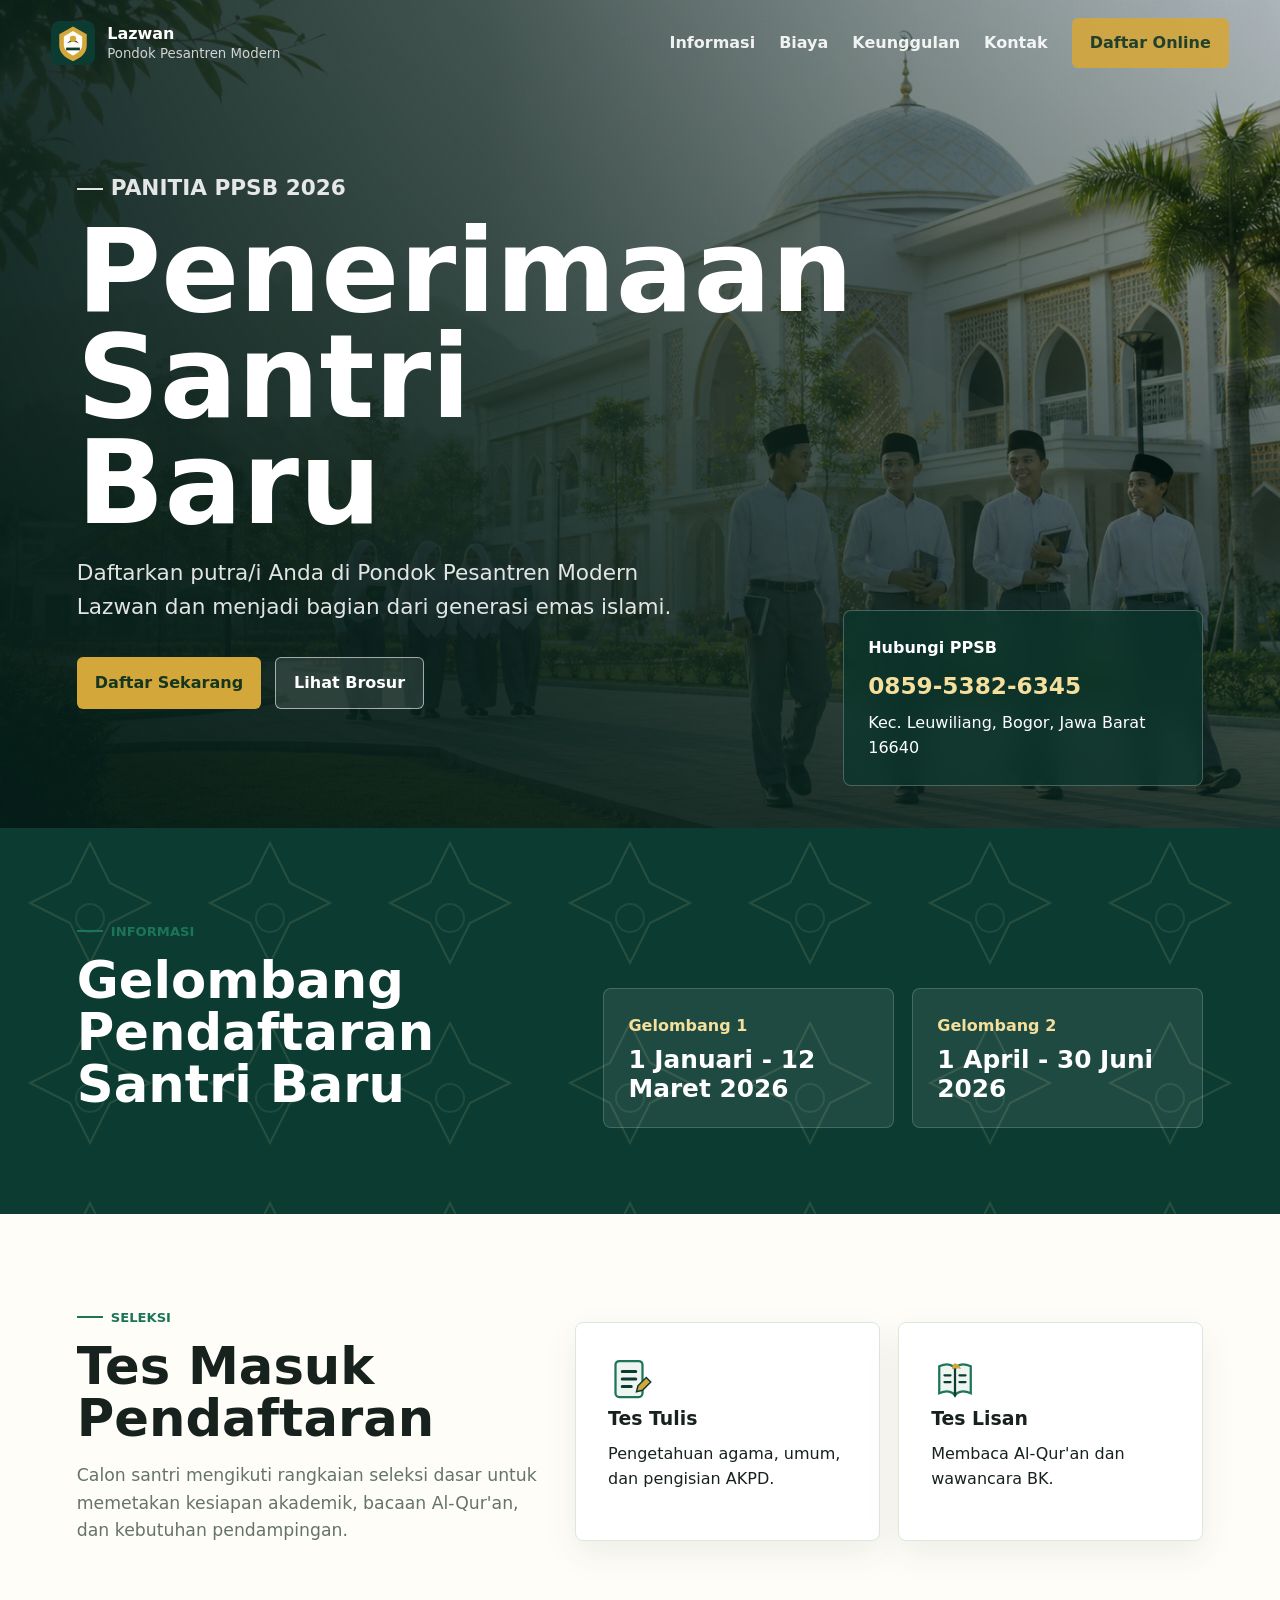
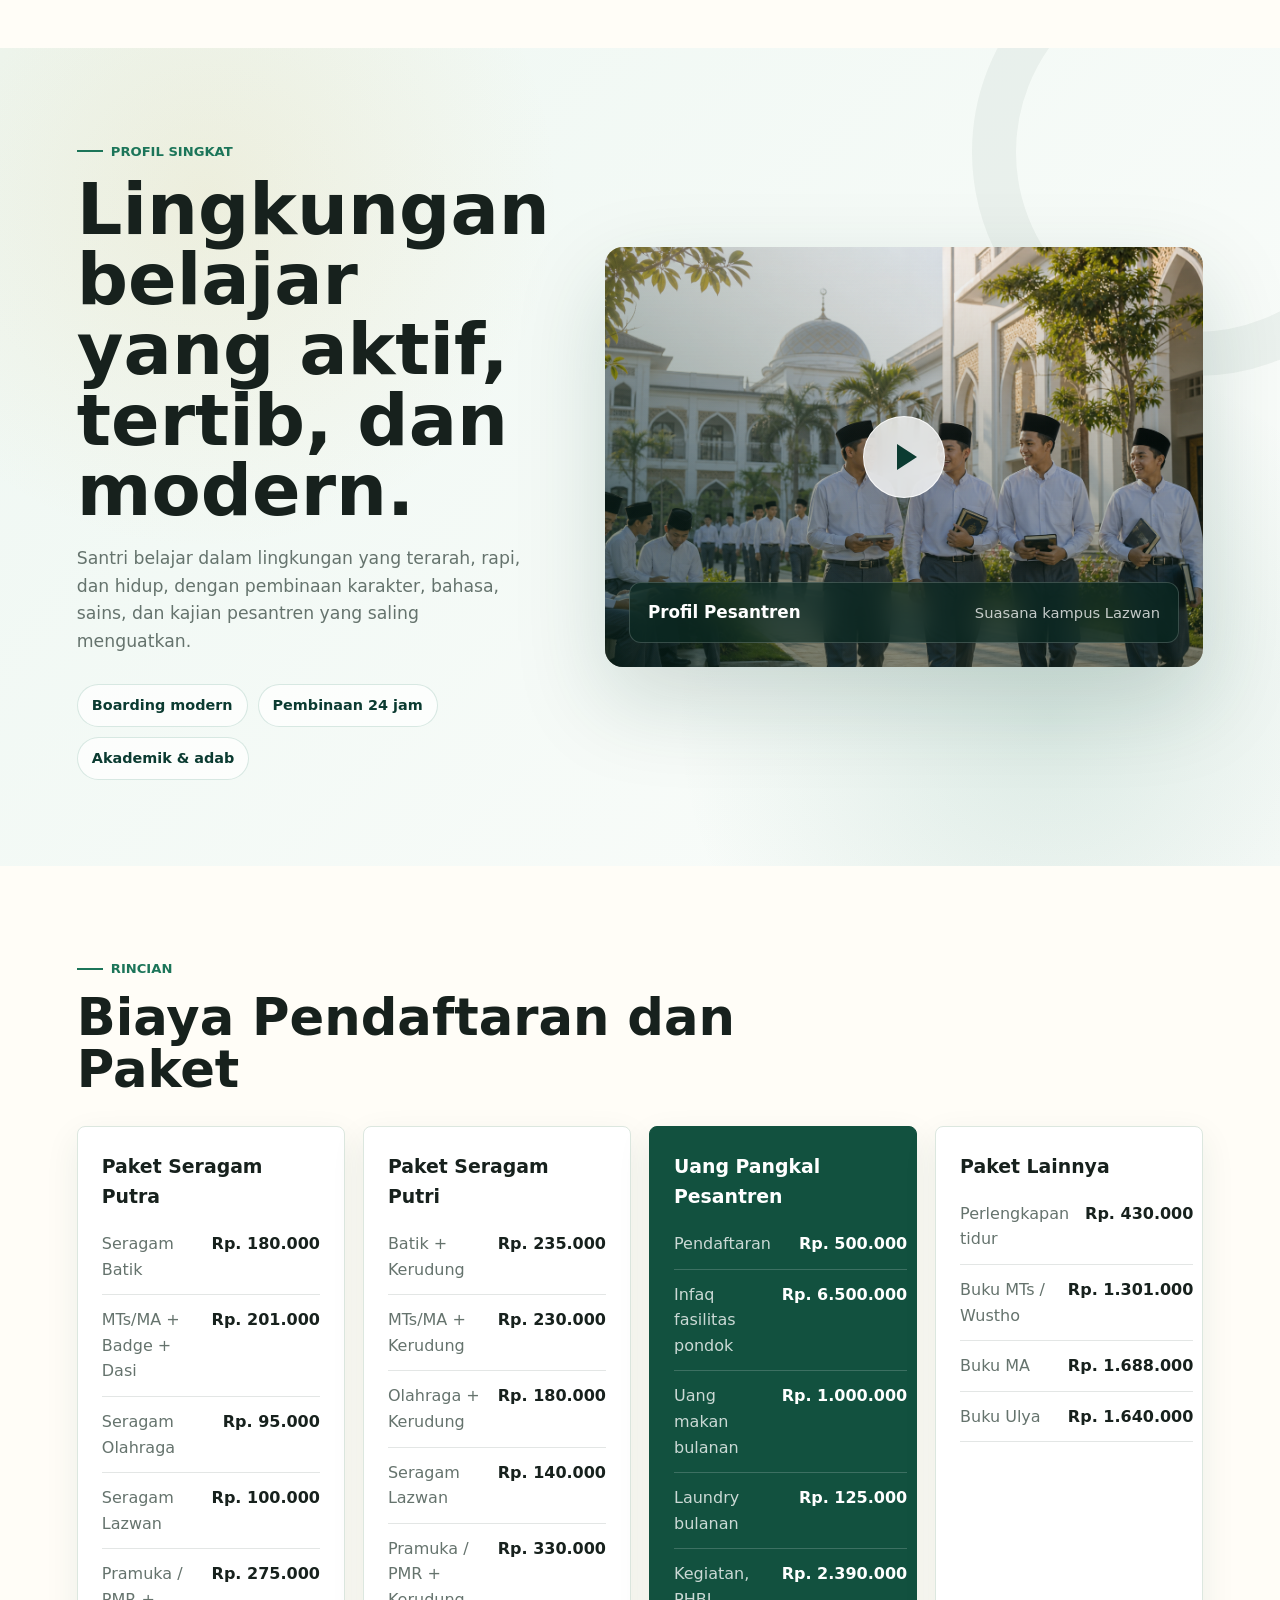
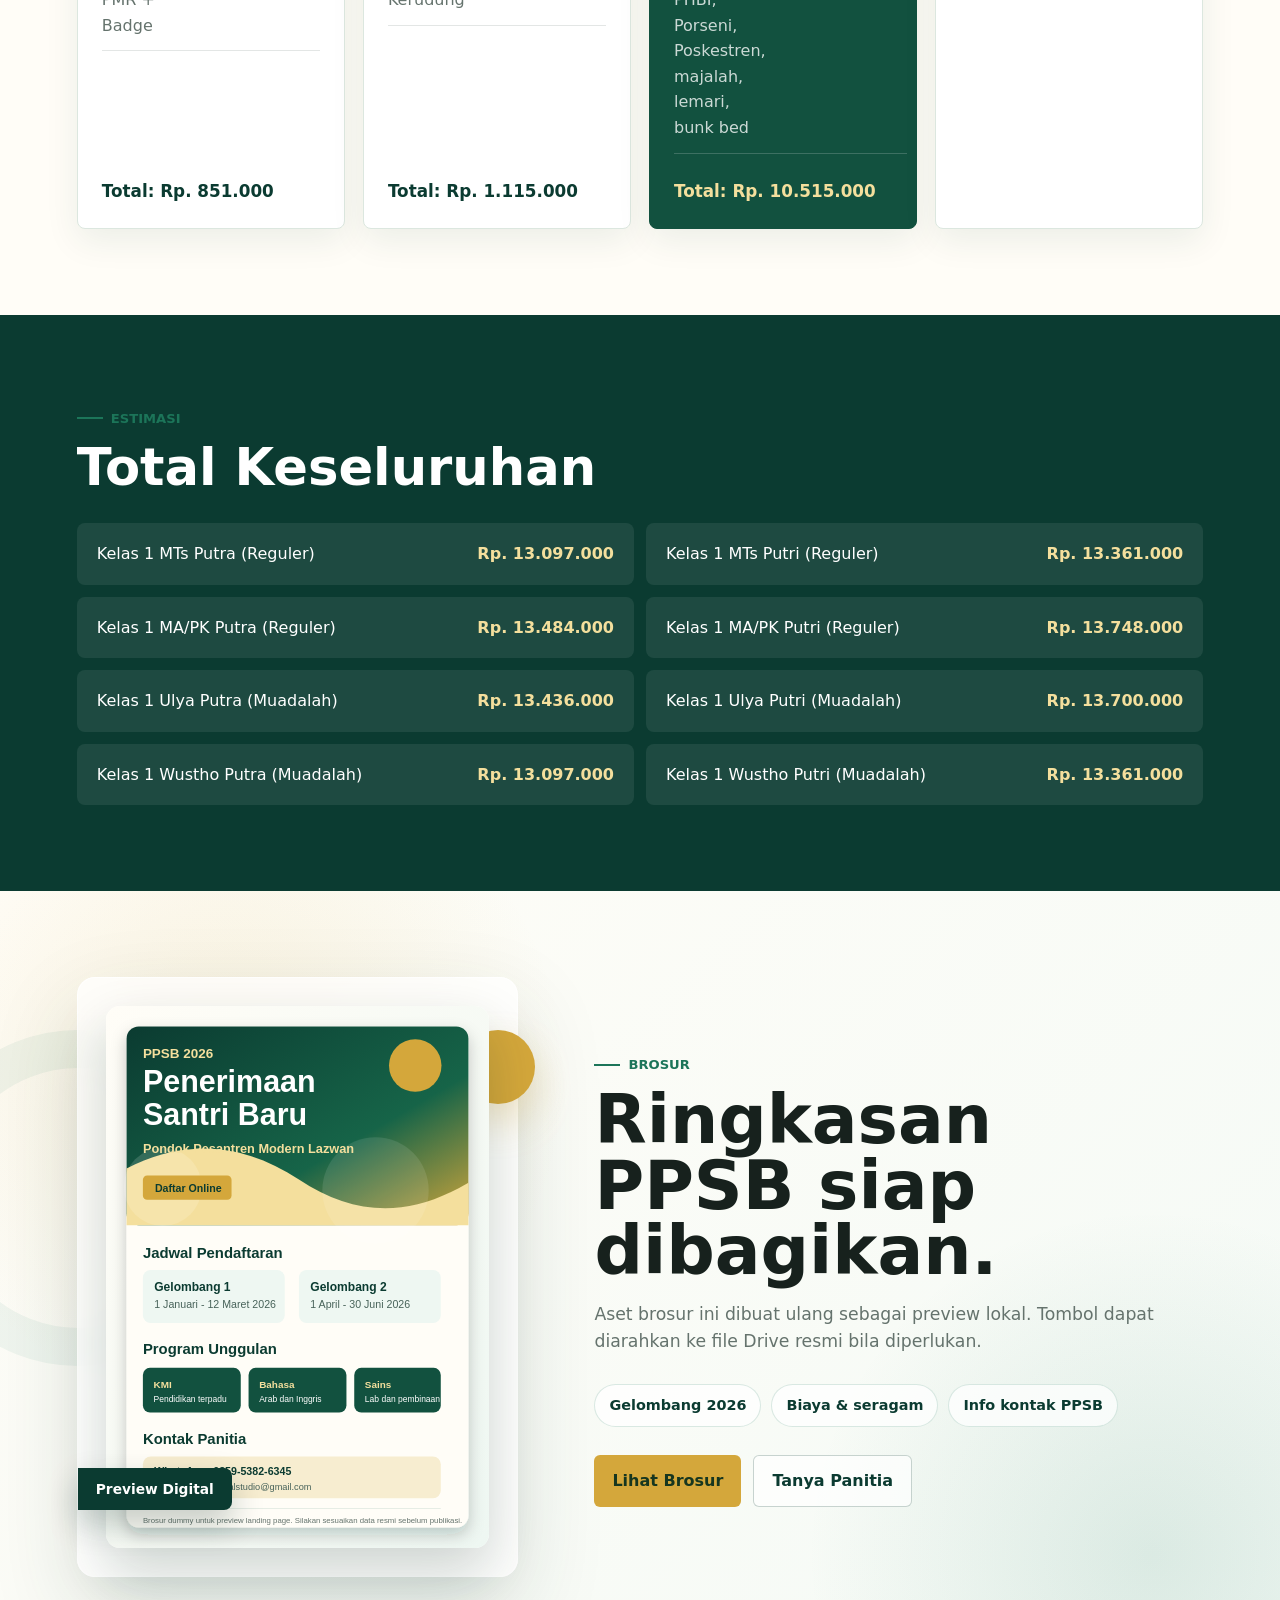
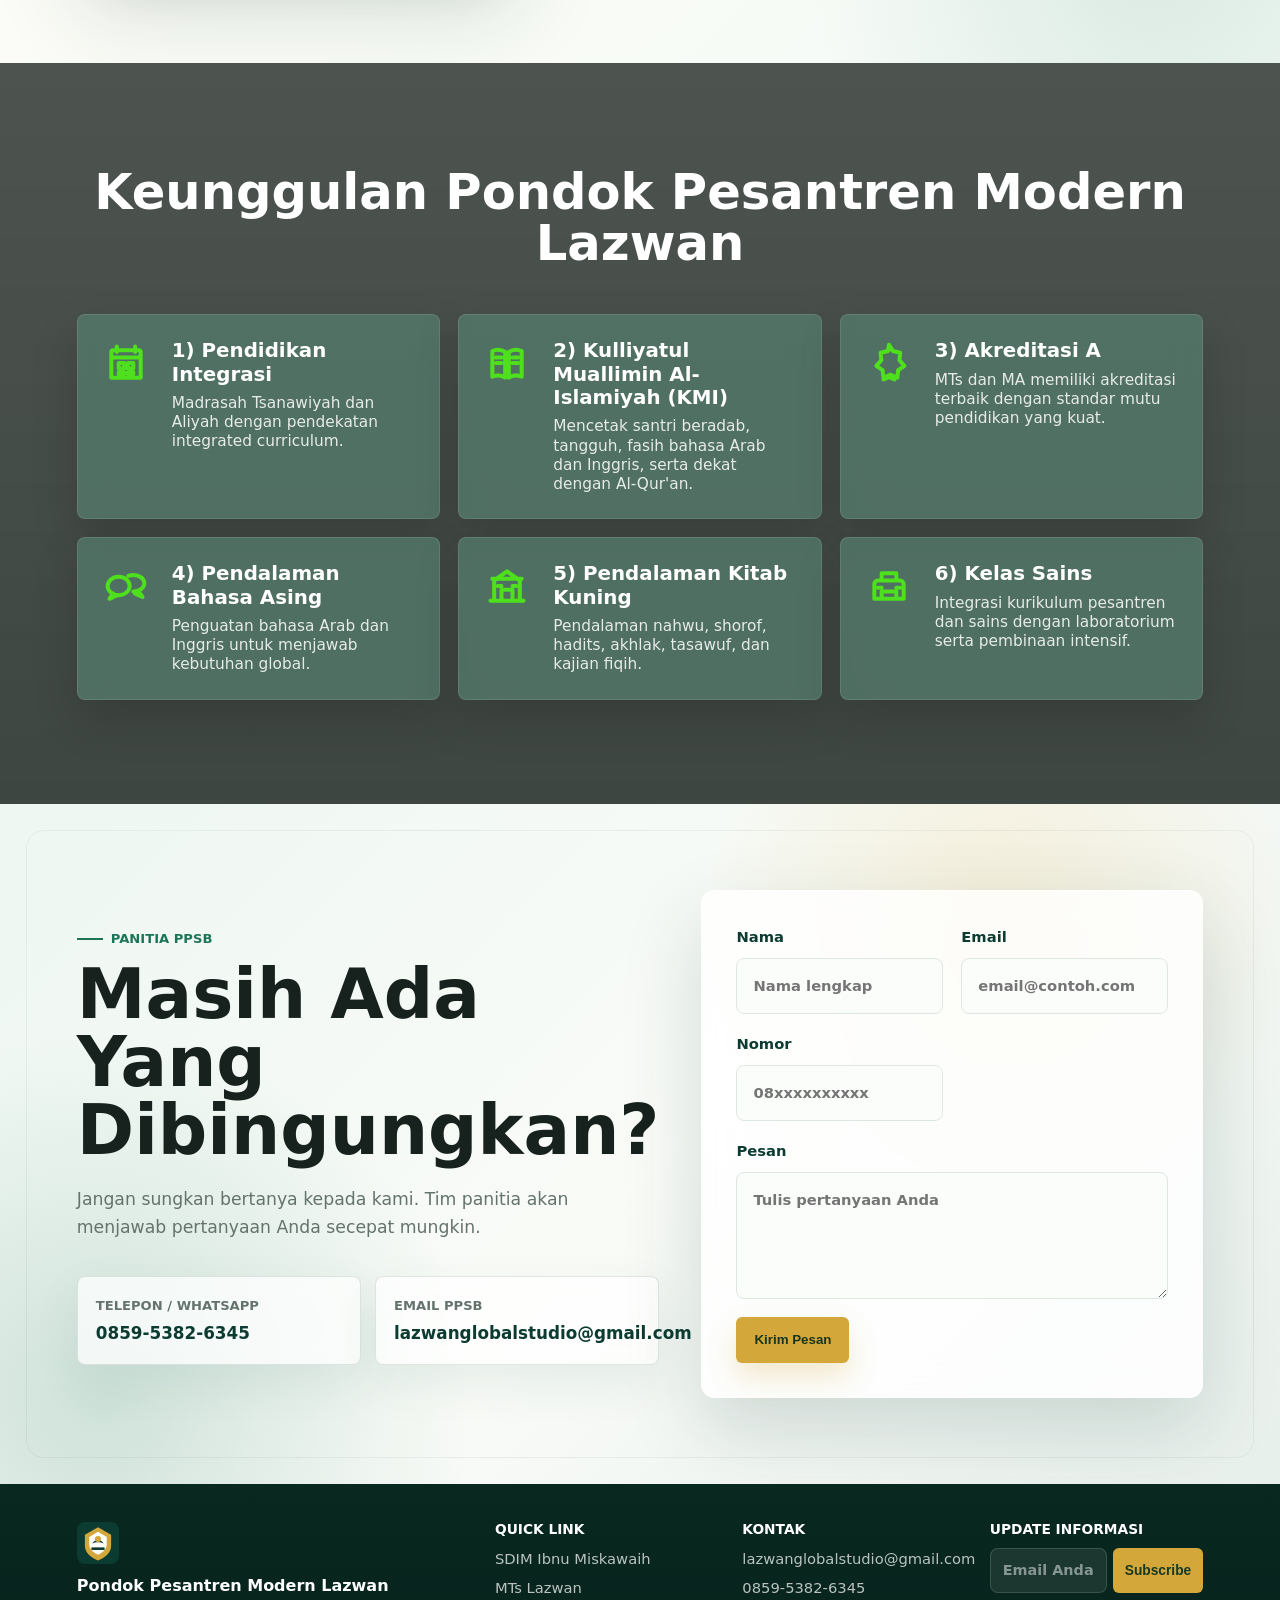
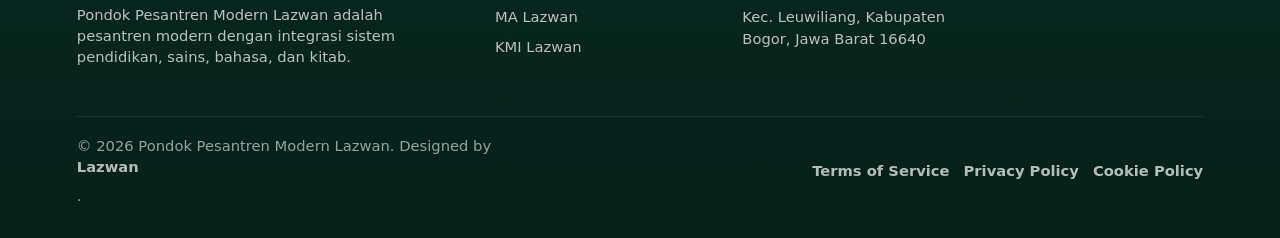
==== commit 04dc8c71: "add favicon" ====
--- a/index.html
+++ b/index.html
@@ -5,6 +5,8 @@
     <meta name="viewport" content="width=device-width, initial-scale=1">
     <title>Penerimaan Santri Baru | Pondok Pesantren Modern Lazwan</title>
     <meta name="description" content="Landing page penerimaan santri baru Pondok Pesantren Modern Lazwan.">
+    <link rel="icon" href="assets/favicon.svg" type="image/svg+xml">
+    <link rel="apple-touch-icon" href="assets/favicon.svg">
     <link rel="preload" href="assets/hero-campus.png" as="image">
     <link rel="stylesheet" href="css/styles.css">
   </head>
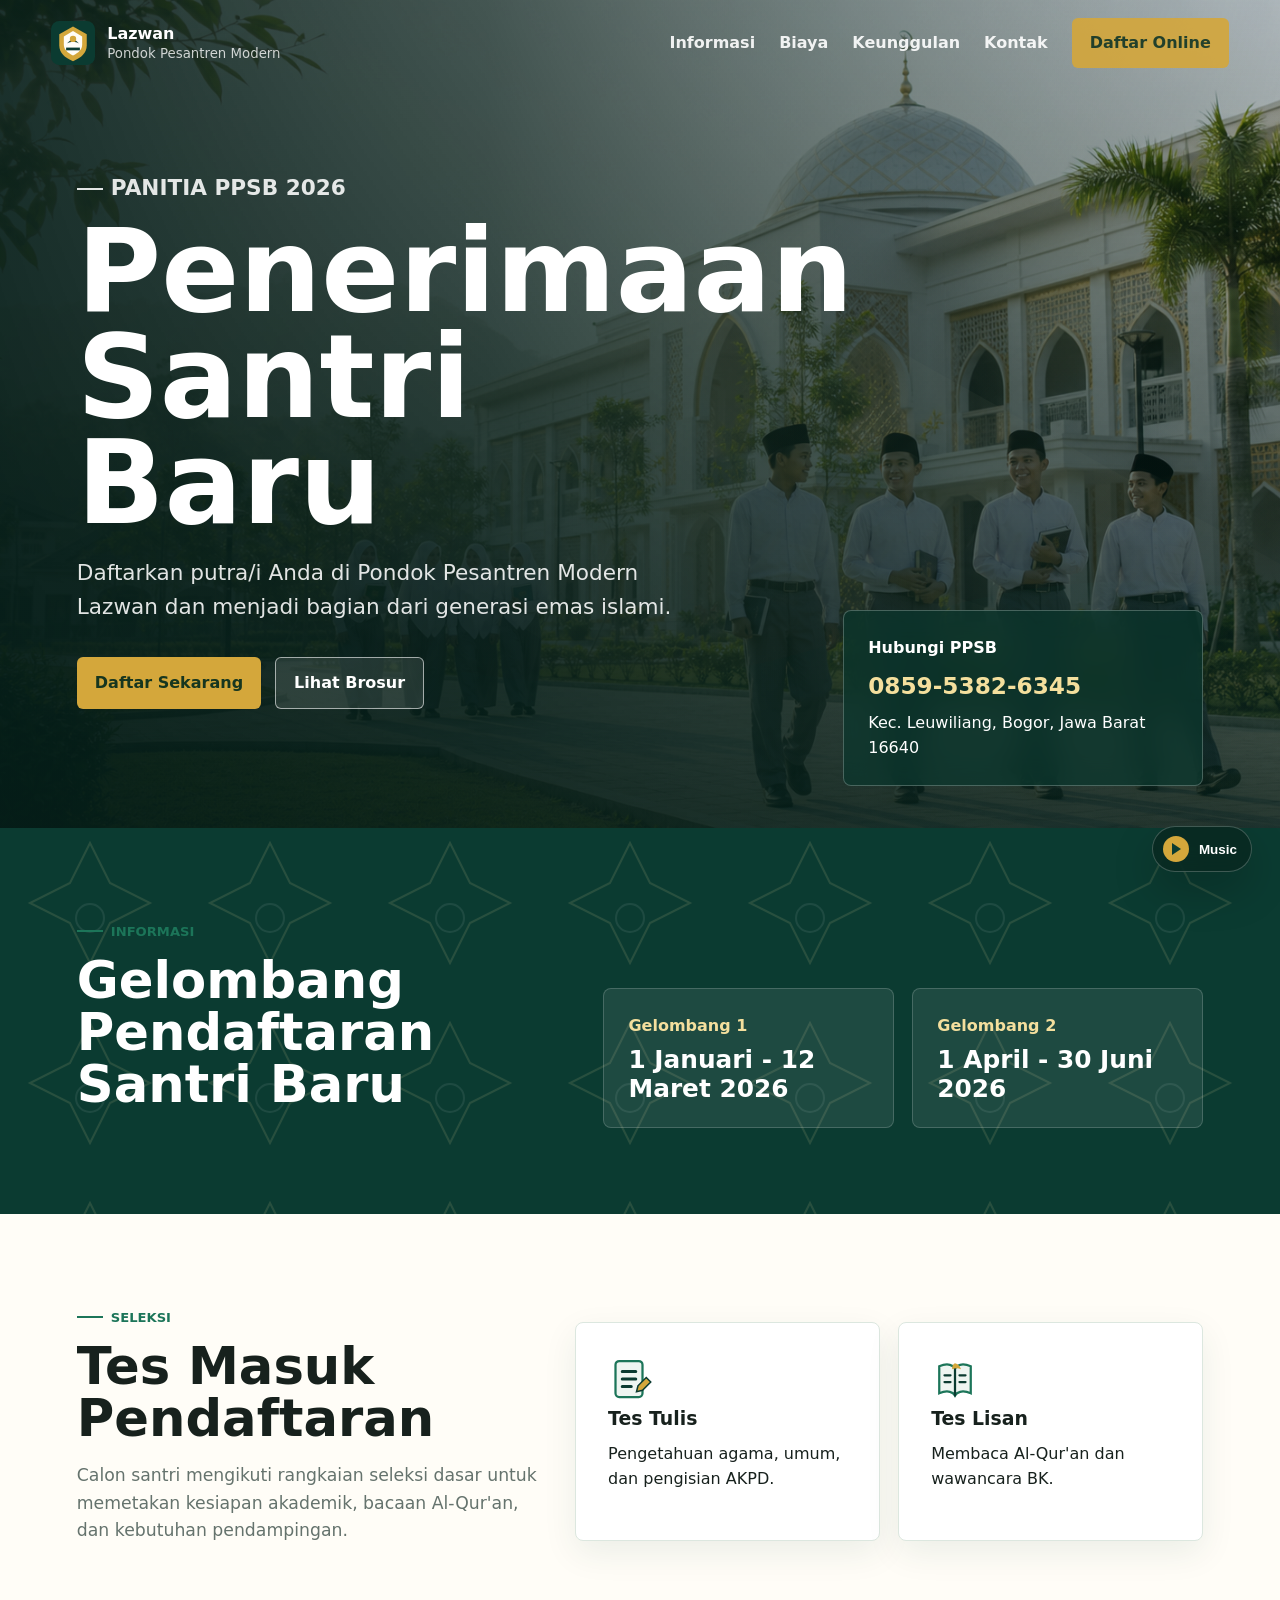
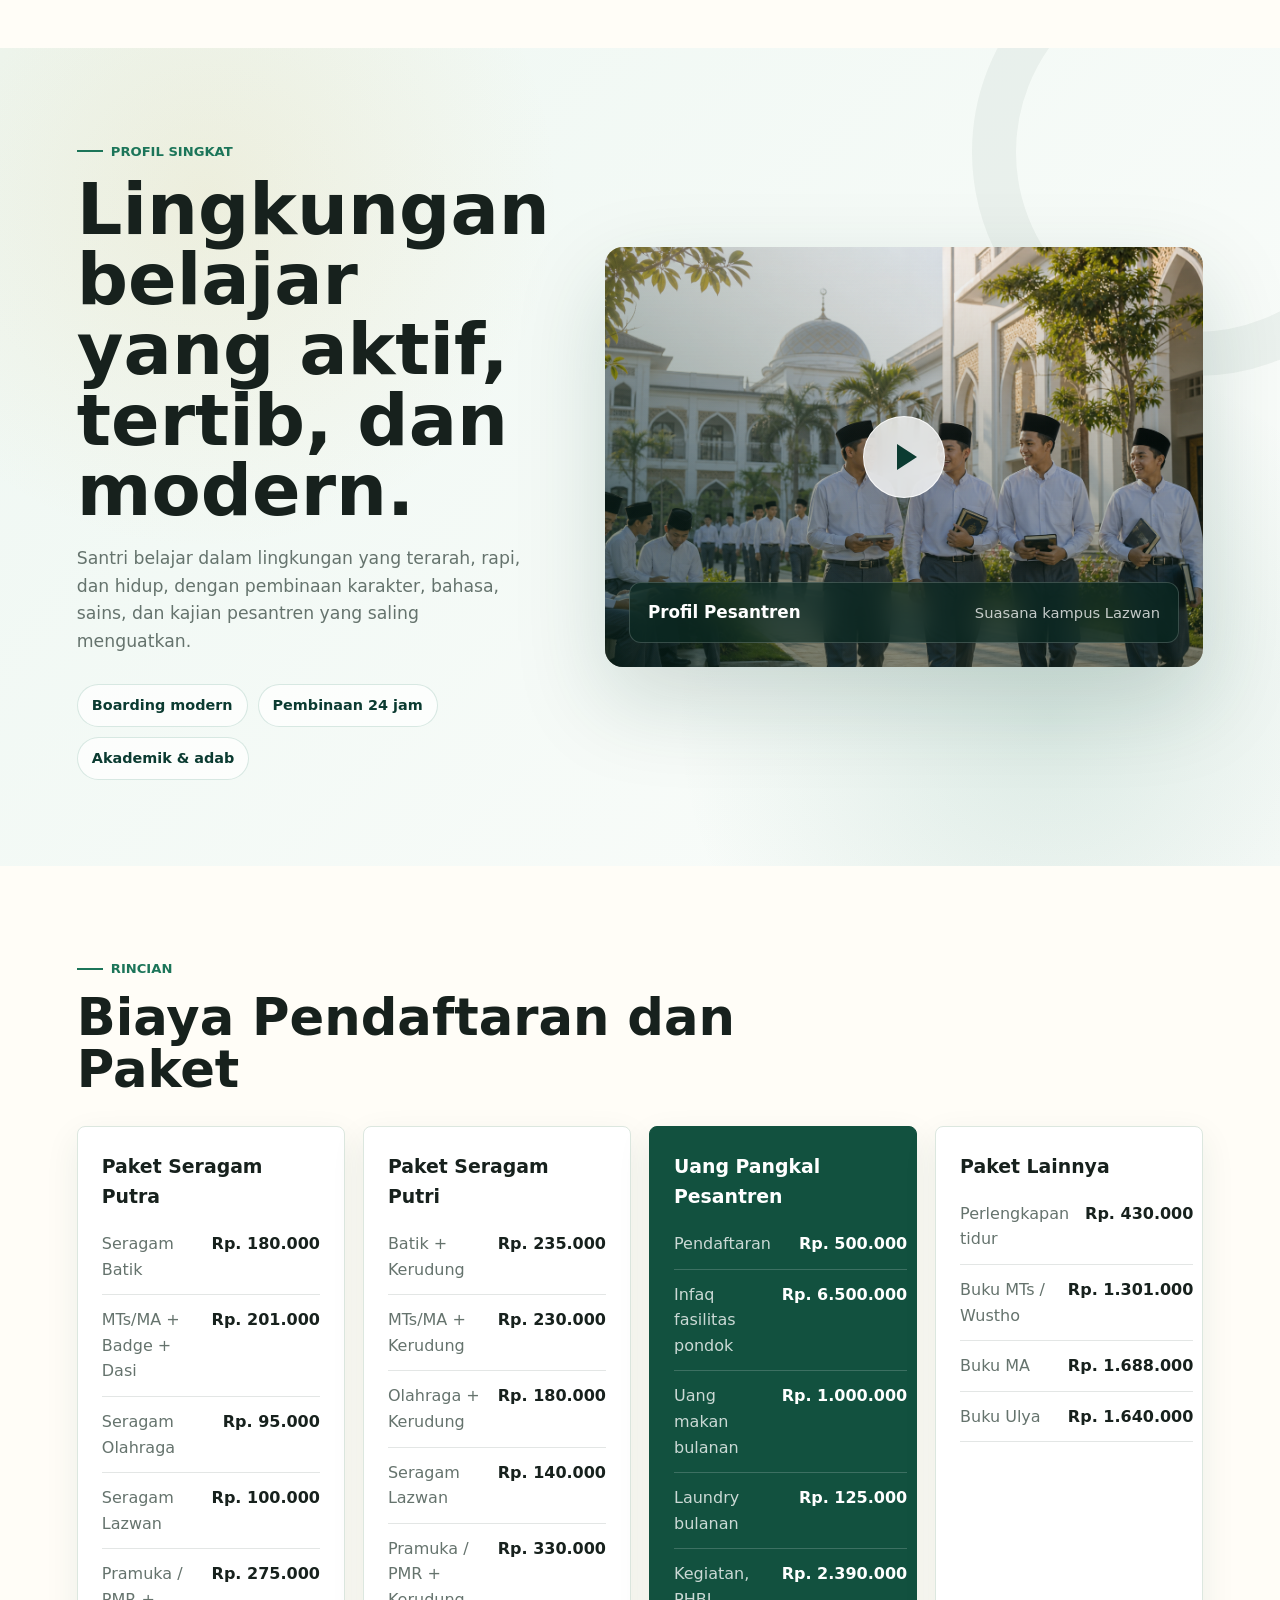
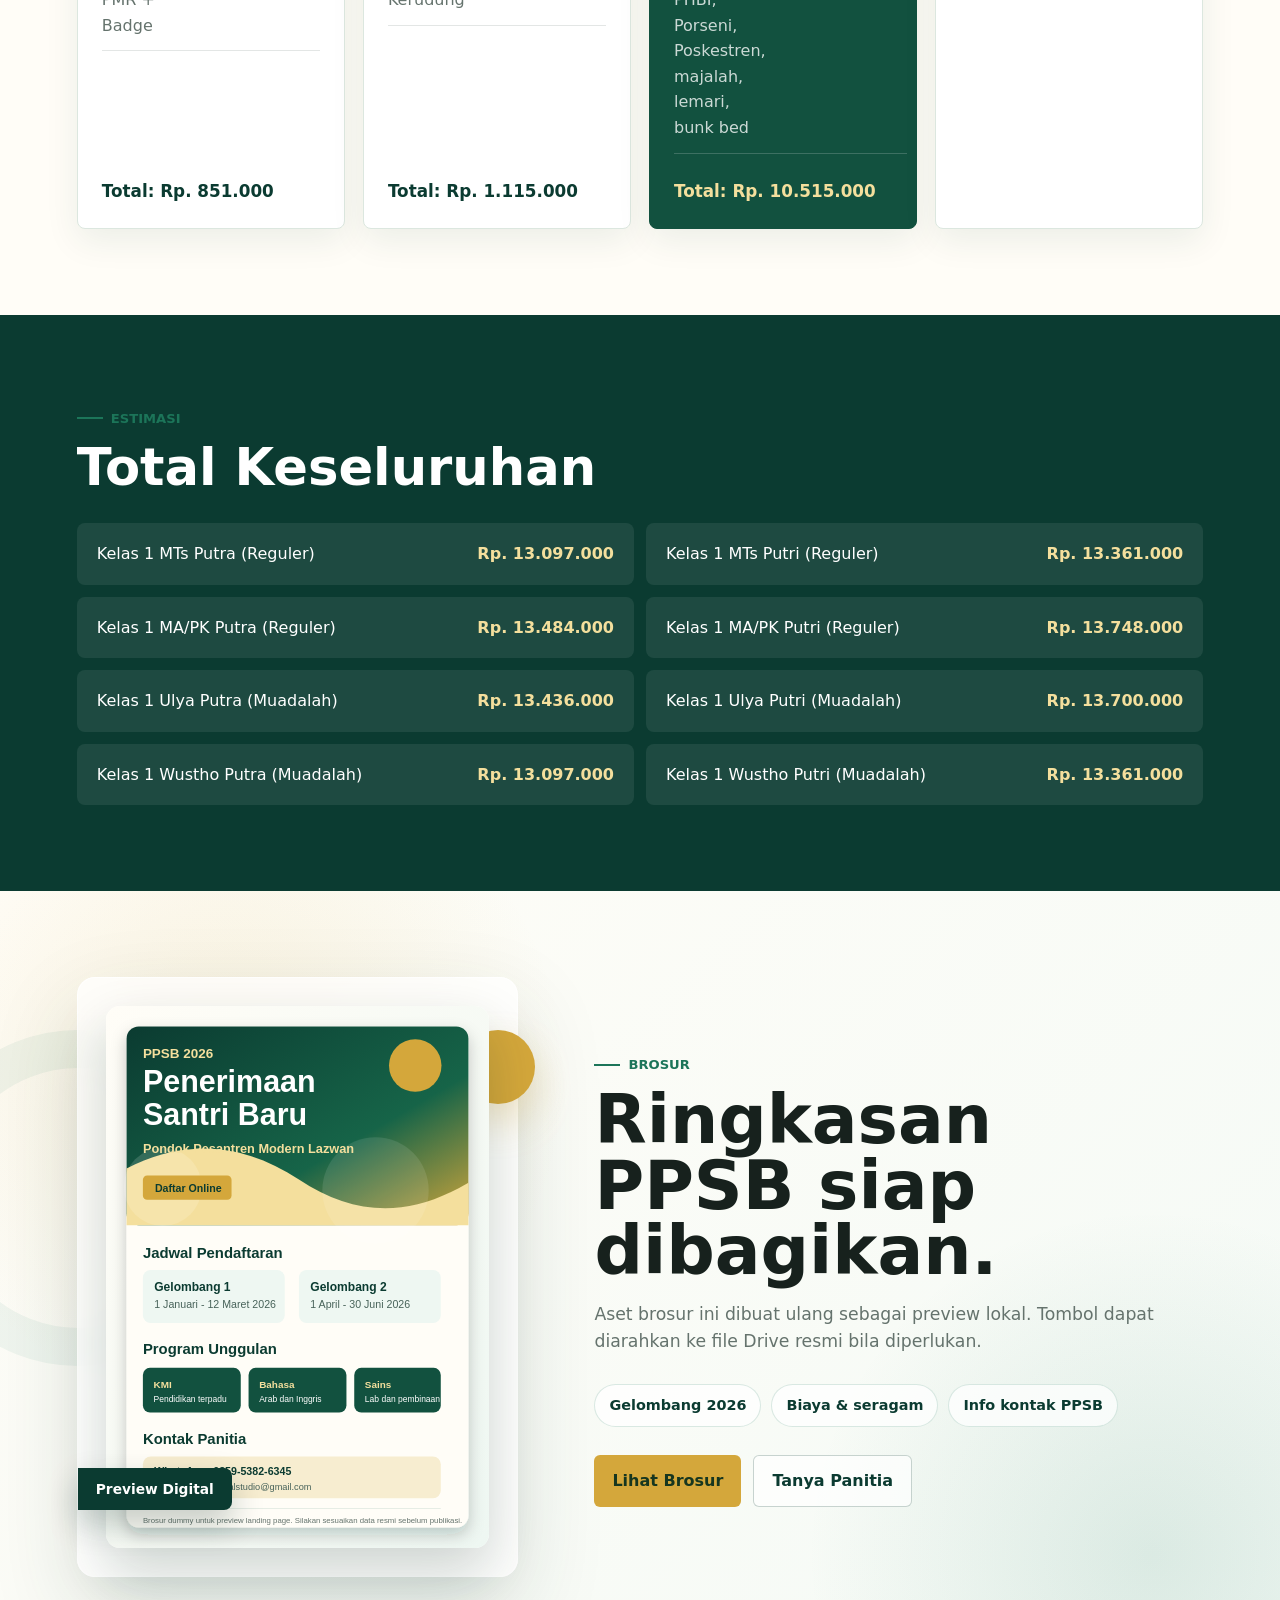
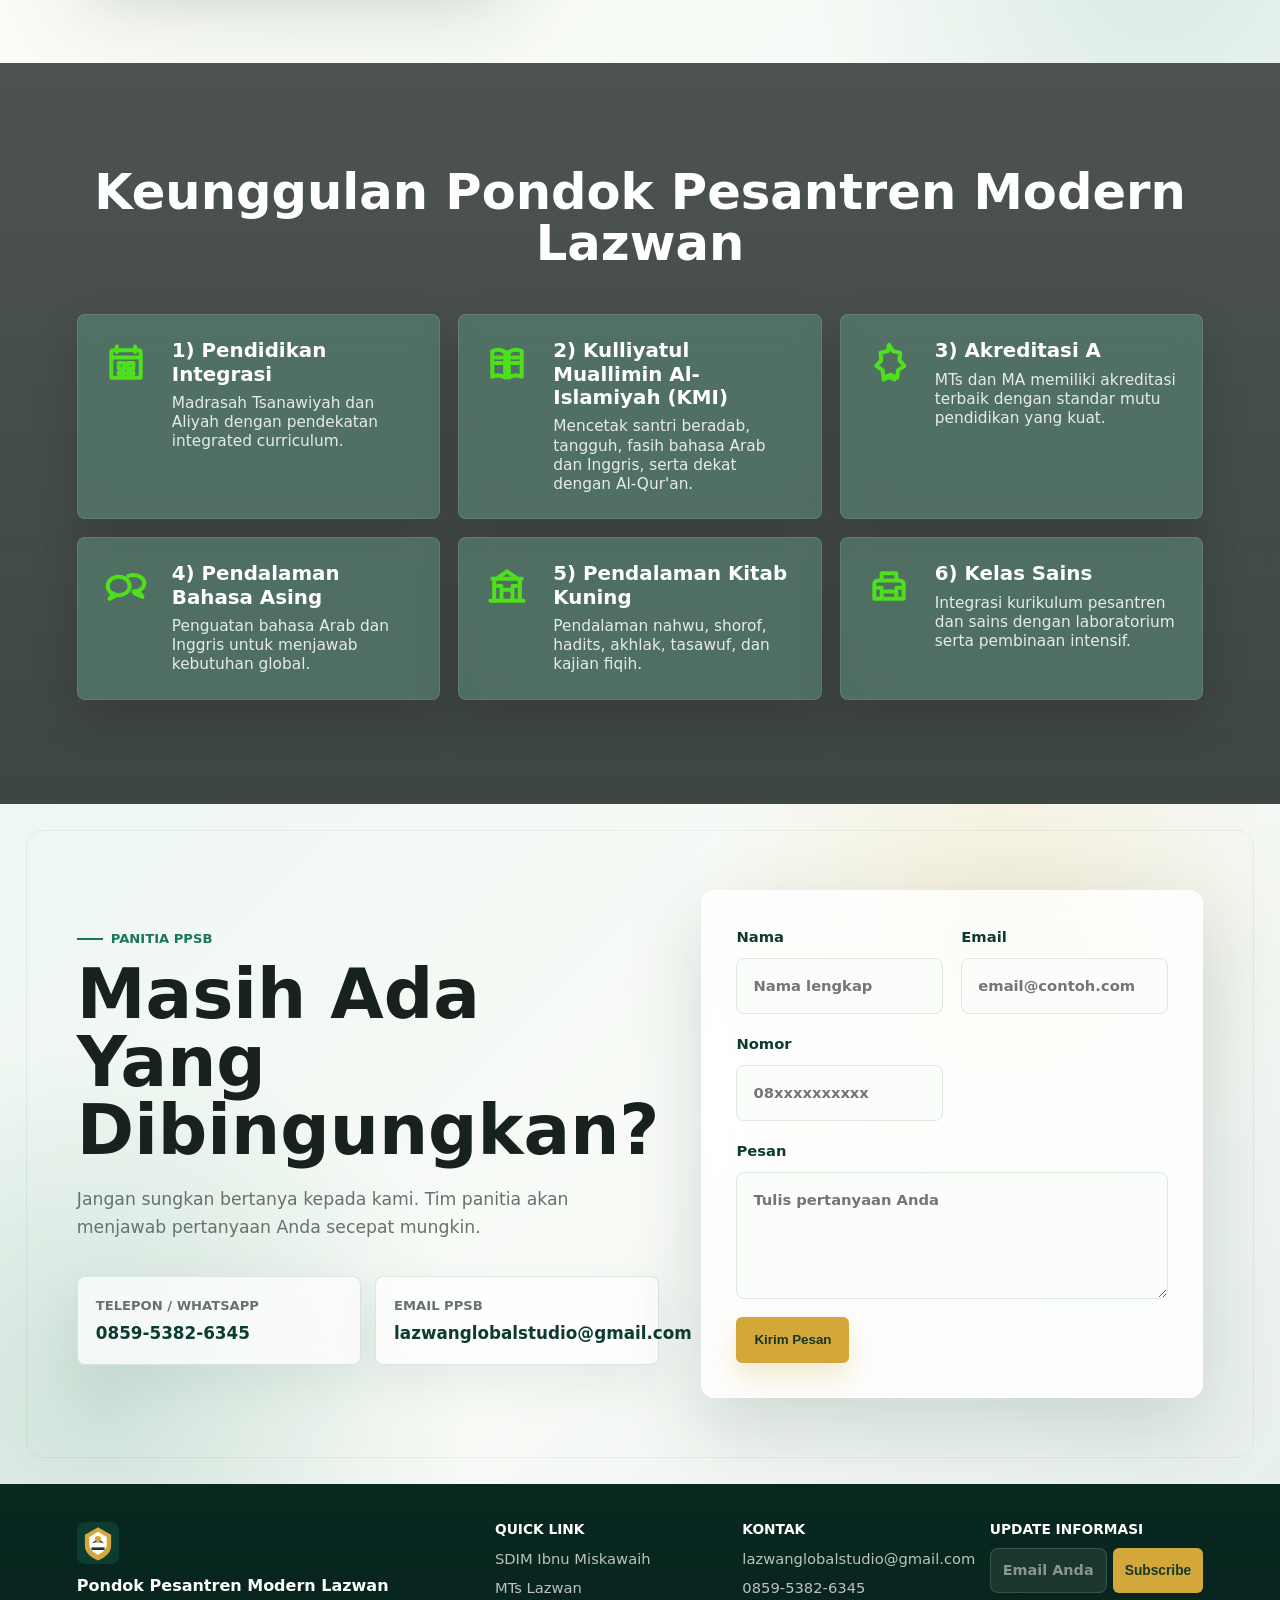
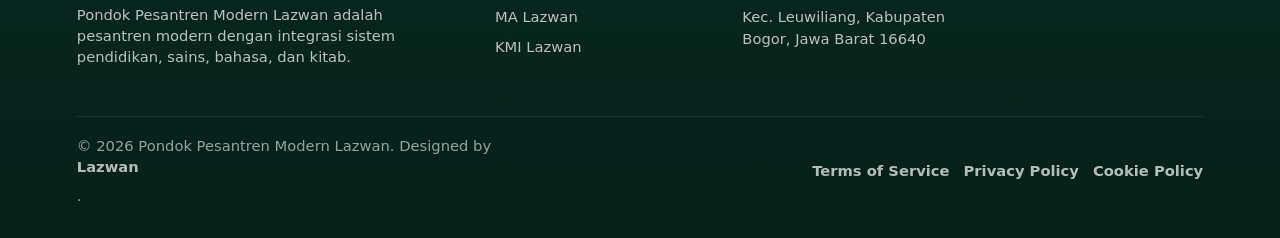
==== commit 7afba788: "add music when opening page" ====
--- a/index.html
+++ b/index.html
@@ -11,6 +11,11 @@
     <link rel="stylesheet" href="css/styles.css">
   </head>
   <body>
+    <button class="music-toggle" type="button" aria-label="Nyalakan backsound" aria-pressed="false" data-music-toggle>
+      <span class="music-toggle__icon" aria-hidden="true"></span>
+      <span class="music-toggle__text">Music</span>
+    </button>
+
     <header class="site-header" data-header>
       <a class="brand" href="#home" aria-label="Beranda">
         <img src="assets/logo-lazwan.svg" alt="" width="44" height="44">
--- a/css/styles.css
+++ b/css/styles.css
@@ -29,6 +29,60 @@
   line-height: 1.6;
 }
 
+.music-toggle {
+  position: fixed;
+  z-index: 30;
+  right: clamp(16px, 3vw, 28px);
+  bottom: clamp(16px, 3vw, 28px);
+  display: inline-flex;
+  align-items: center;
+  gap: 10px;
+  min-height: 44px;
+  border: 1px solid rgba(255, 255, 255, 0.22);
+  border-radius: 999px;
+  padding: 9px 14px 9px 10px;
+  color: var(--white);
+  background: rgba(8, 40, 32, 0.82);
+  box-shadow: 0 18px 44px rgba(0, 0, 0, 0.2);
+  backdrop-filter: blur(14px);
+  cursor: pointer;
+}
+
+.music-toggle__icon {
+  position: relative;
+  display: inline-flex;
+  align-items: center;
+  justify-content: center;
+  width: 26px;
+  height: 26px;
+  border-radius: 50%;
+  background: var(--gold);
+}
+
+.music-toggle__icon::before {
+  content: "";
+  width: 0;
+  height: 0;
+  margin-left: 2px;
+  border-top: 6px solid transparent;
+  border-bottom: 6px solid transparent;
+  border-left: 9px solid var(--green-950);
+}
+
+.music-toggle__text {
+  font-size: 0.84rem;
+  font-weight: 900;
+}
+
+.music-toggle[aria-pressed="true"] .music-toggle__icon::before {
+  width: 10px;
+  height: 12px;
+  margin-left: 0;
+  border: 0;
+  border-left: 3px solid var(--green-950);
+  border-right: 3px solid var(--green-950);
+}
+
 a {
   color: inherit;
   text-decoration: none;
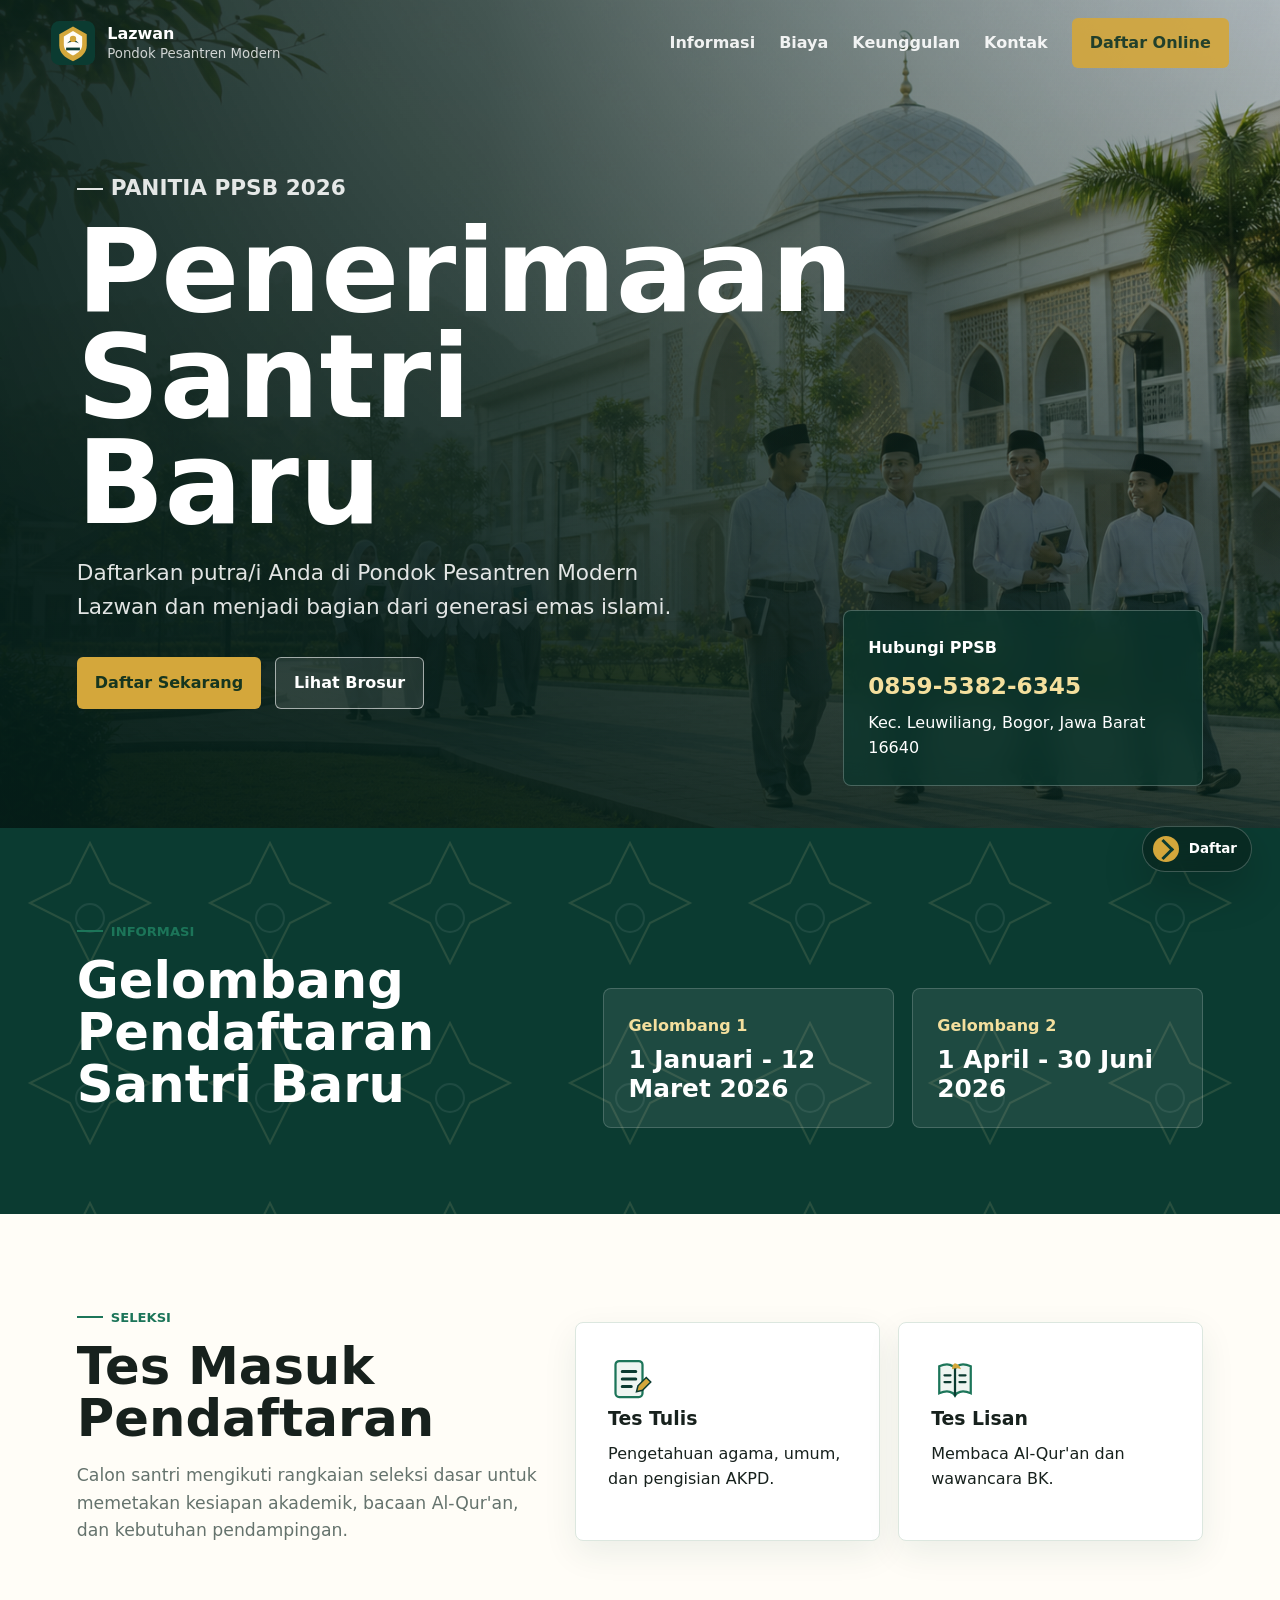
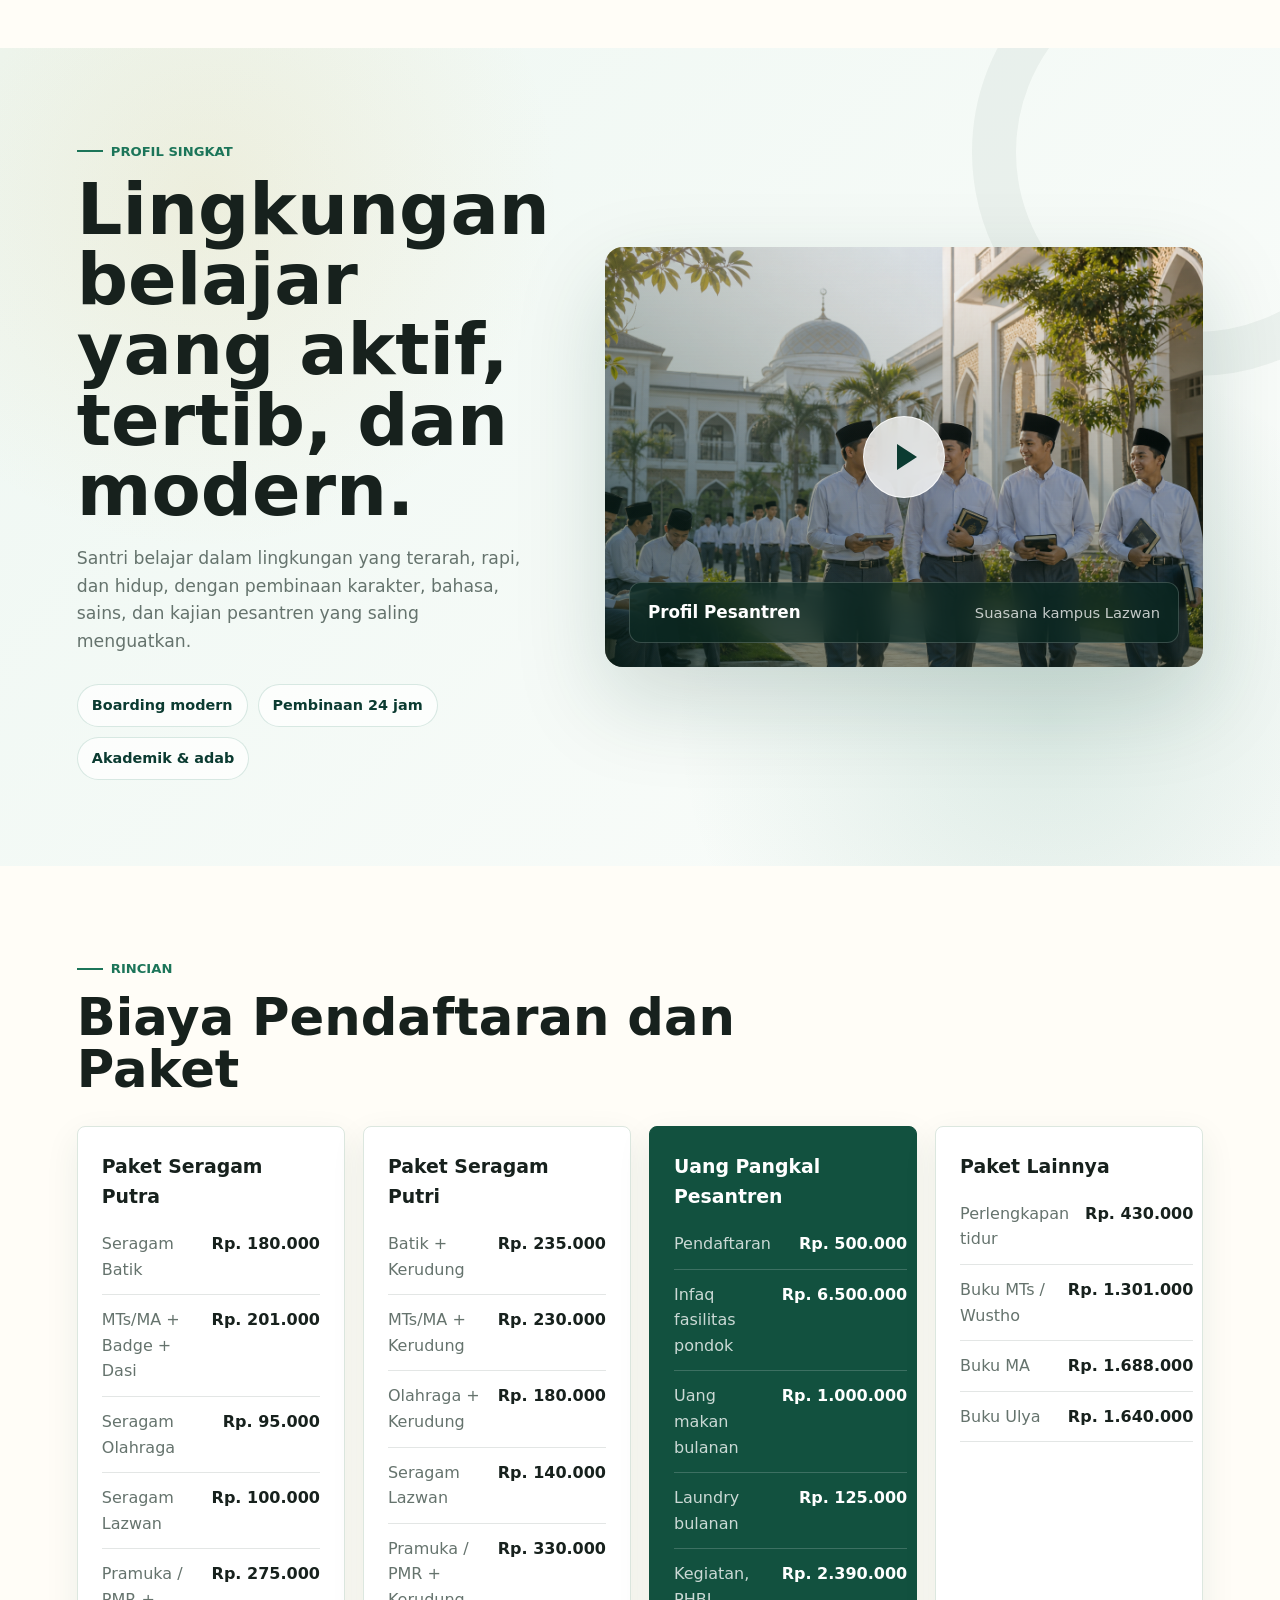
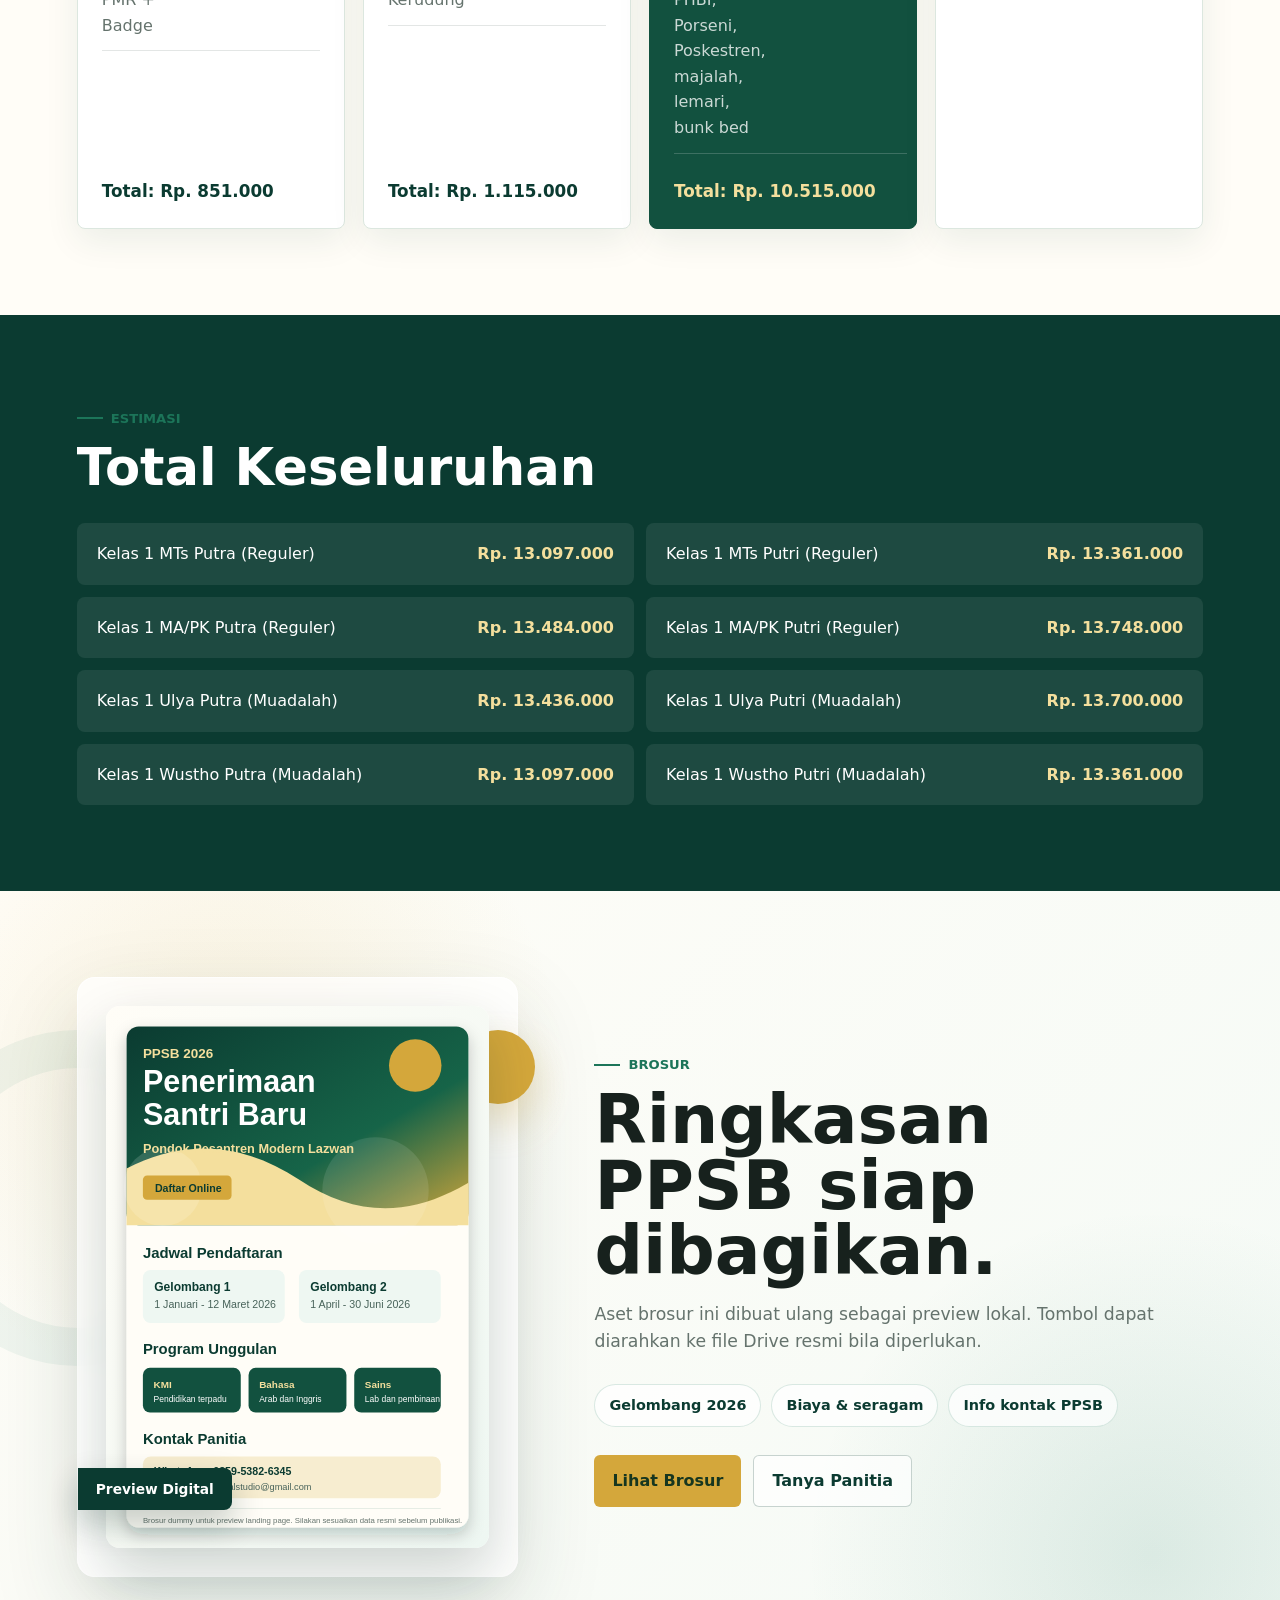
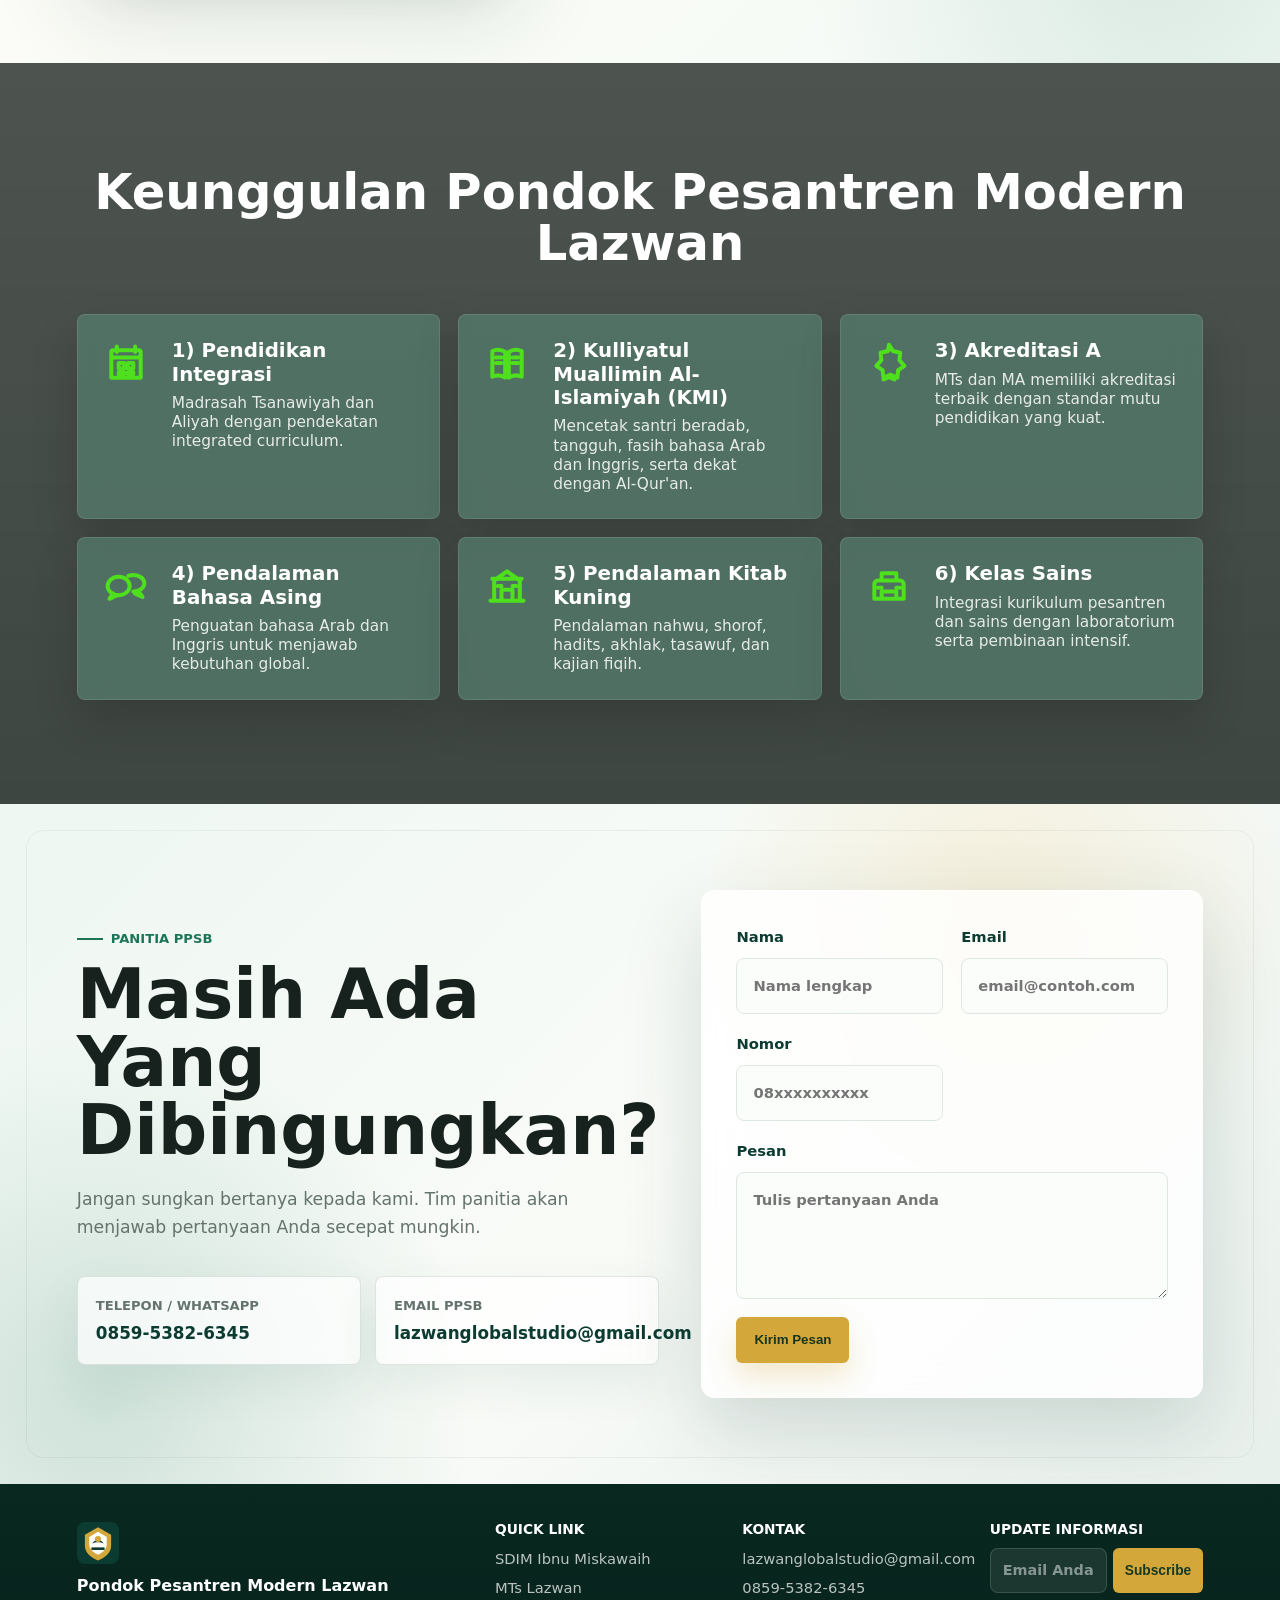
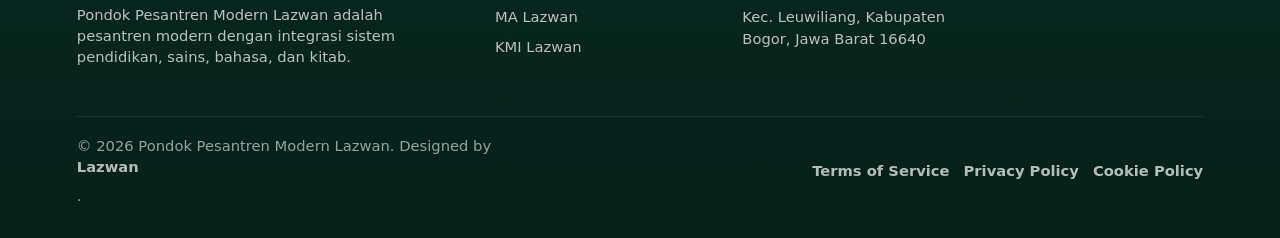
==== commit 903c53d4: "hide music, and replace by daftar button" ====
--- a/index.html
+++ b/index.html
@@ -11,10 +11,10 @@
     <link rel="stylesheet" href="css/styles.css">
   </head>
   <body>
-    <button class="music-toggle" type="button" aria-label="Nyalakan backsound" aria-pressed="false" data-music-toggle>
-      <span class="music-toggle__icon" aria-hidden="true"></span>
-      <span class="music-toggle__text">Music</span>
-    </button>
+    <a class="floating-register" href="#kontak" aria-label="Daftar sekarang">
+      <span class="floating-register__icon" aria-hidden="true"></span>
+      <span>Daftar</span>
+    </a>
 
     <header class="site-header" data-header>
       <a class="brand" href="#home" aria-label="Beranda">
--- a/css/styles.css
+++ b/css/styles.css
@@ -29,7 +29,7 @@
   line-height: 1.6;
 }
 
-.music-toggle {
+.floating-register {
   position: fixed;
   z-index: 30;
   right: clamp(16px, 3vw, 28px);
@@ -48,7 +48,7 @@
   cursor: pointer;
 }
 
-.music-toggle__icon {
+.floating-register__icon {
   position: relative;
   display: inline-flex;
   align-items: center;
@@ -59,28 +59,22 @@
   background: var(--gold);
 }
 
-.music-toggle__icon::before {
+.floating-register__icon::before {
   content: "";
-  width: 0;
-  height: 0;
-  margin-left: 2px;
-  border-top: 6px solid transparent;
-  border-bottom: 6px solid transparent;
-  border-left: 9px solid var(--green-950);
-}
-
-.music-toggle__text {
+  width: 12px;
+  height: 12px;
+  border-top: 3px solid var(--green-950);
+  border-right: 3px solid var(--green-950);
+  transform: translateX(-2px) rotate(45deg);
+}
+
+.floating-register span:last-child {
   font-size: 0.84rem;
   font-weight: 900;
 }
 
-.music-toggle[aria-pressed="true"] .music-toggle__icon::before {
-  width: 10px;
-  height: 12px;
-  margin-left: 0;
-  border: 0;
-  border-left: 3px solid var(--green-950);
-  border-right: 3px solid var(--green-950);
+.floating-register:hover {
+  background: rgba(11, 59, 49, 0.94);
 }
 
 a {
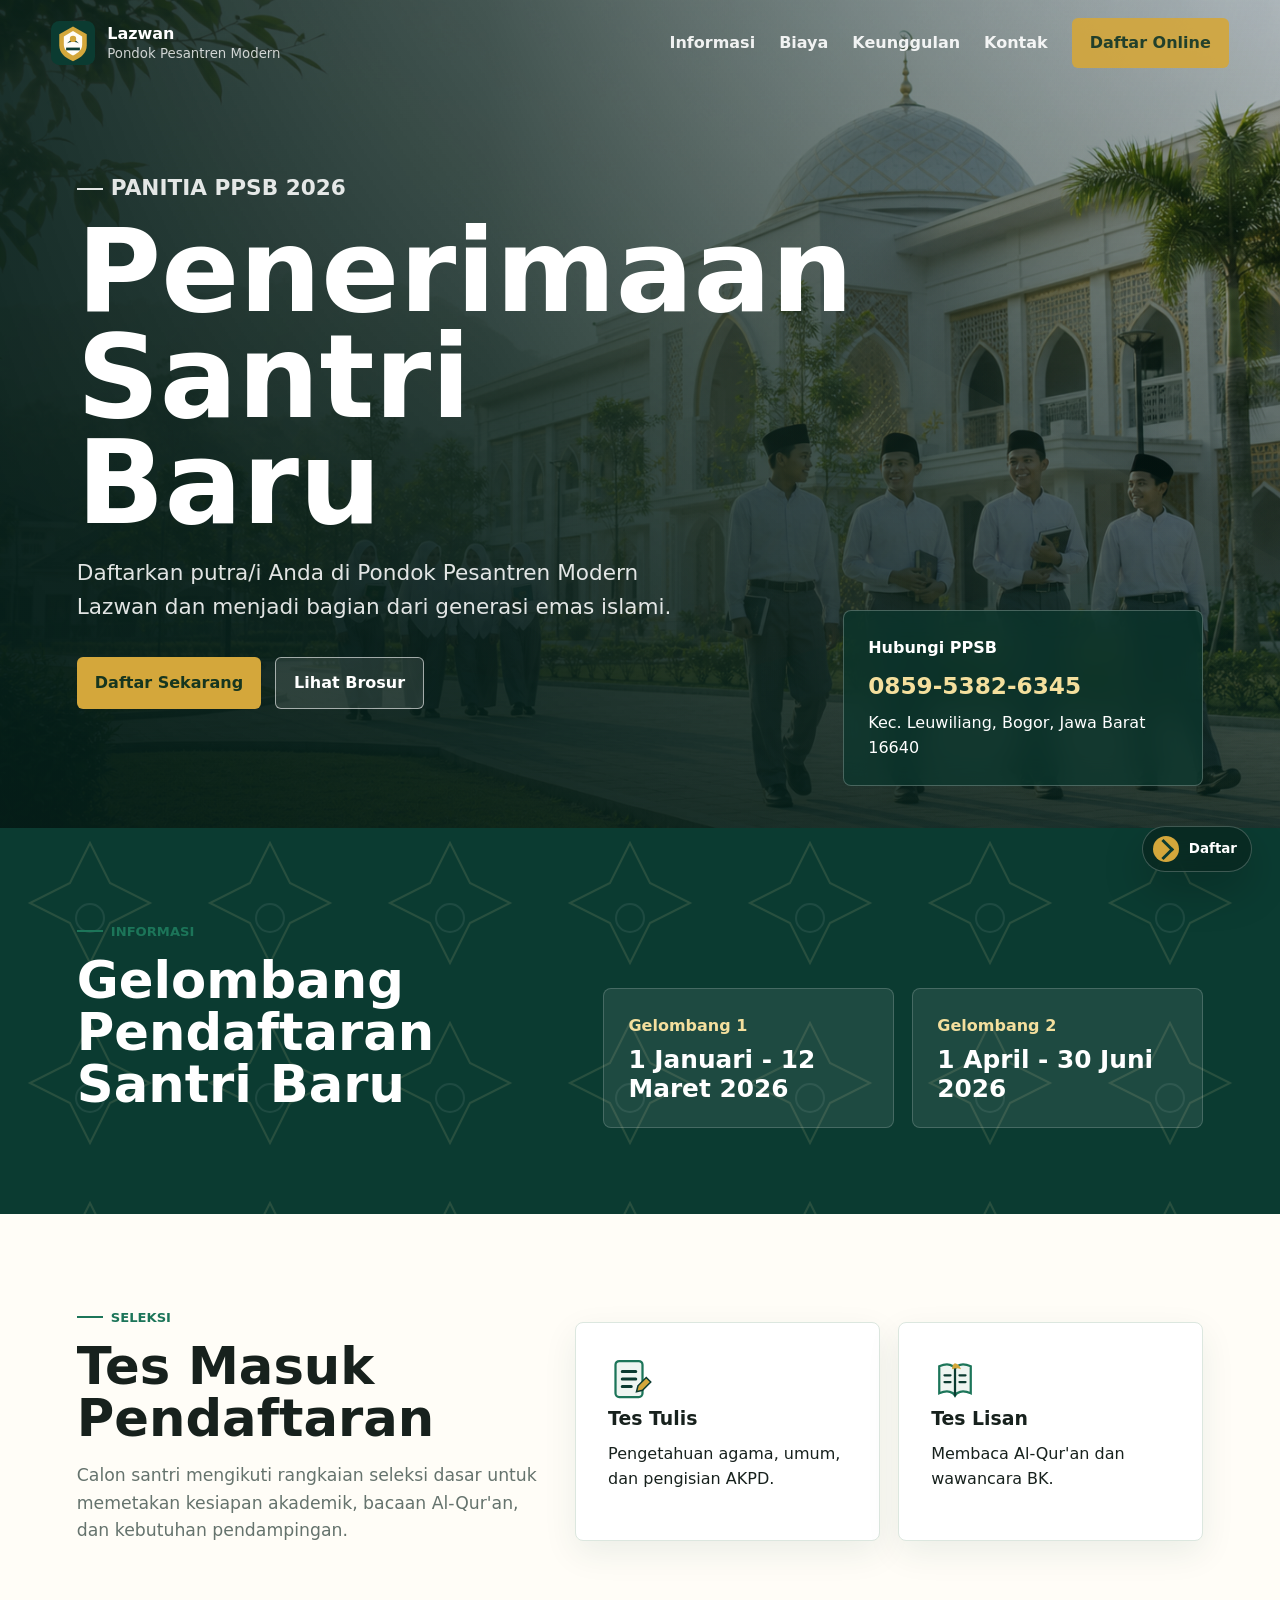
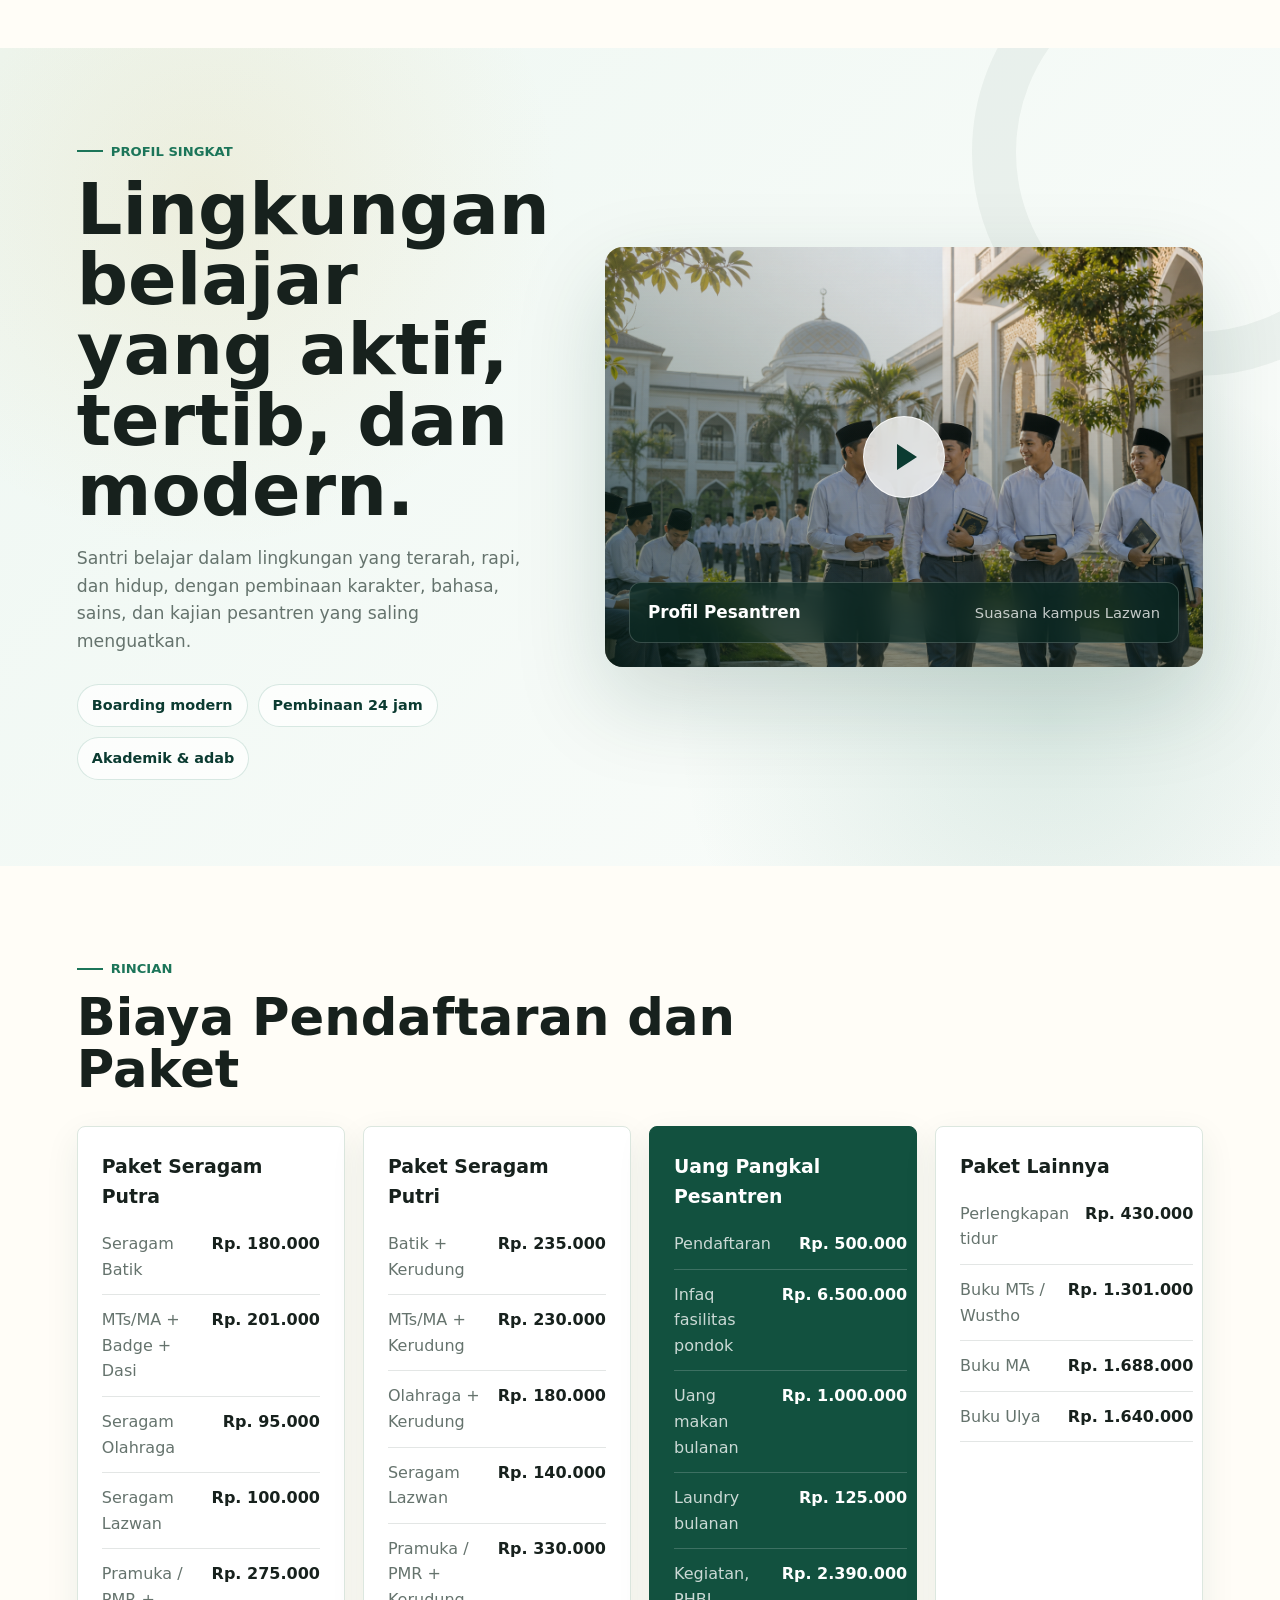
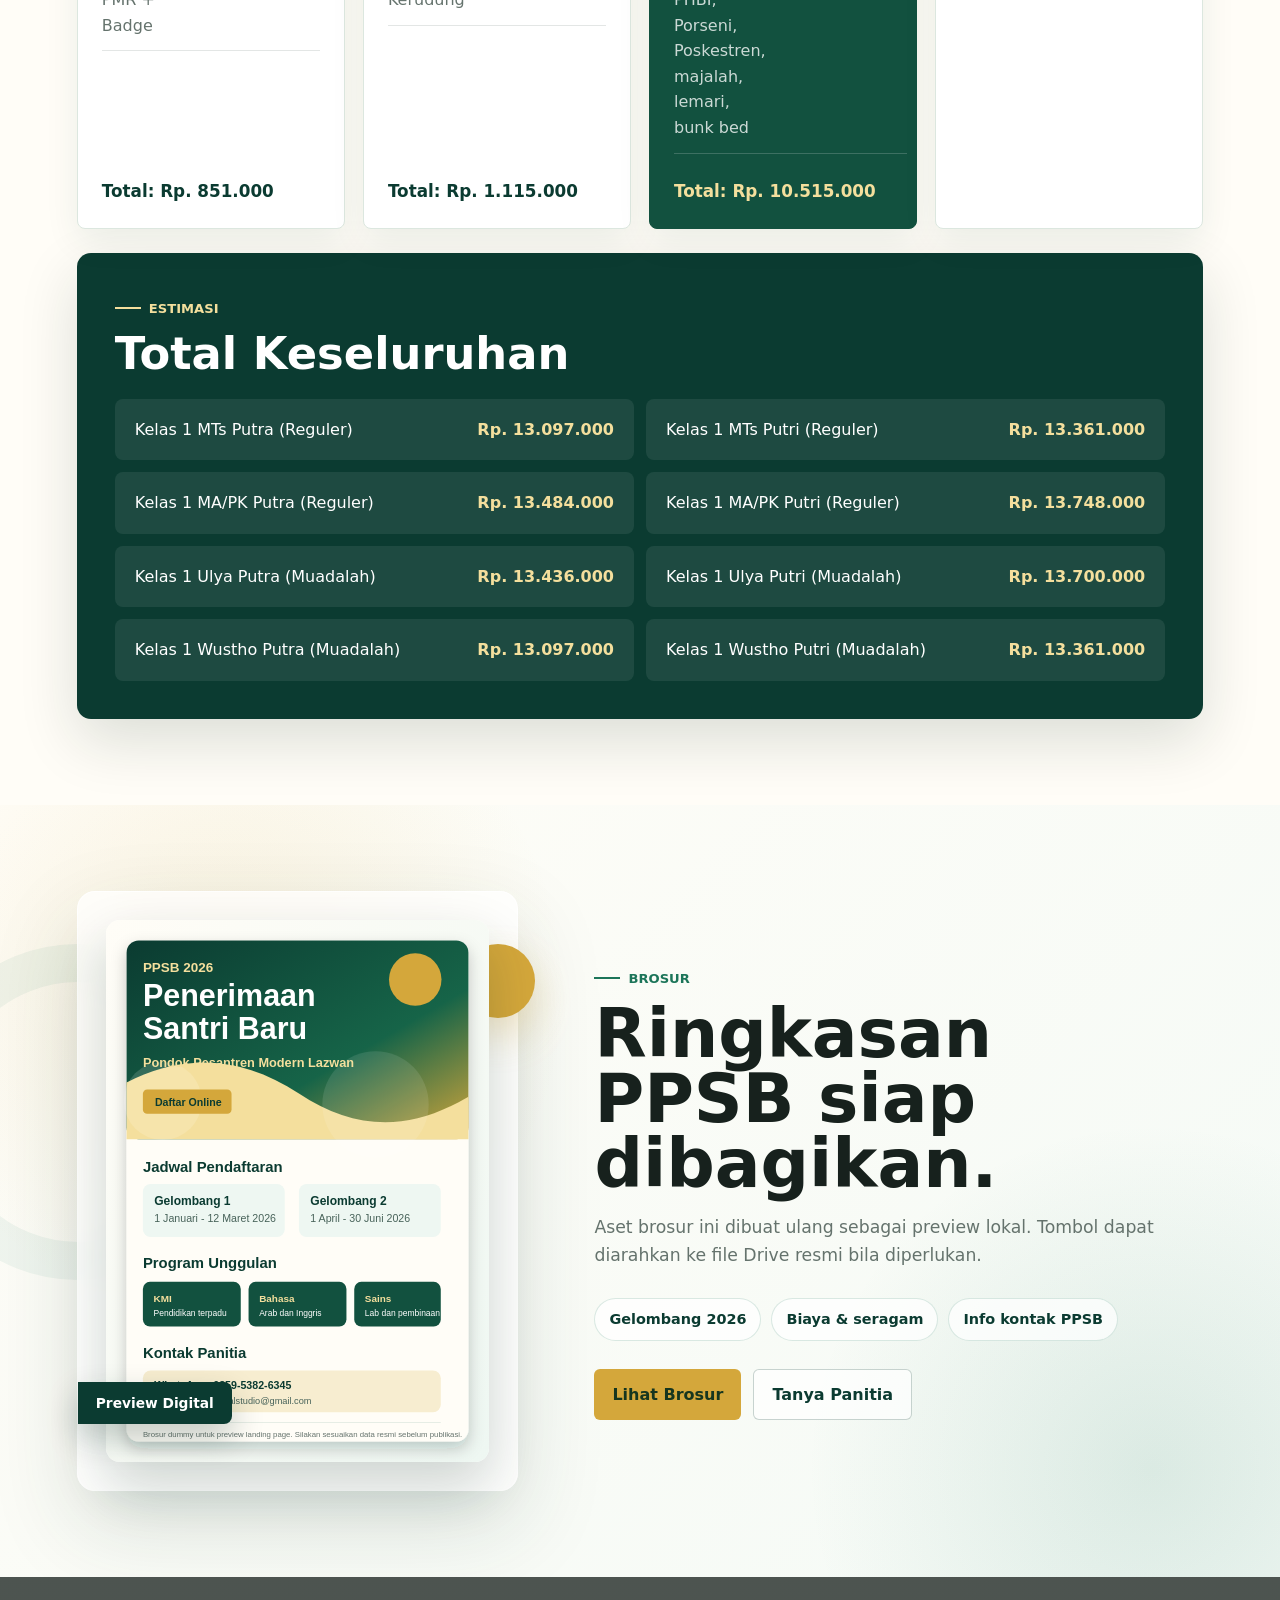
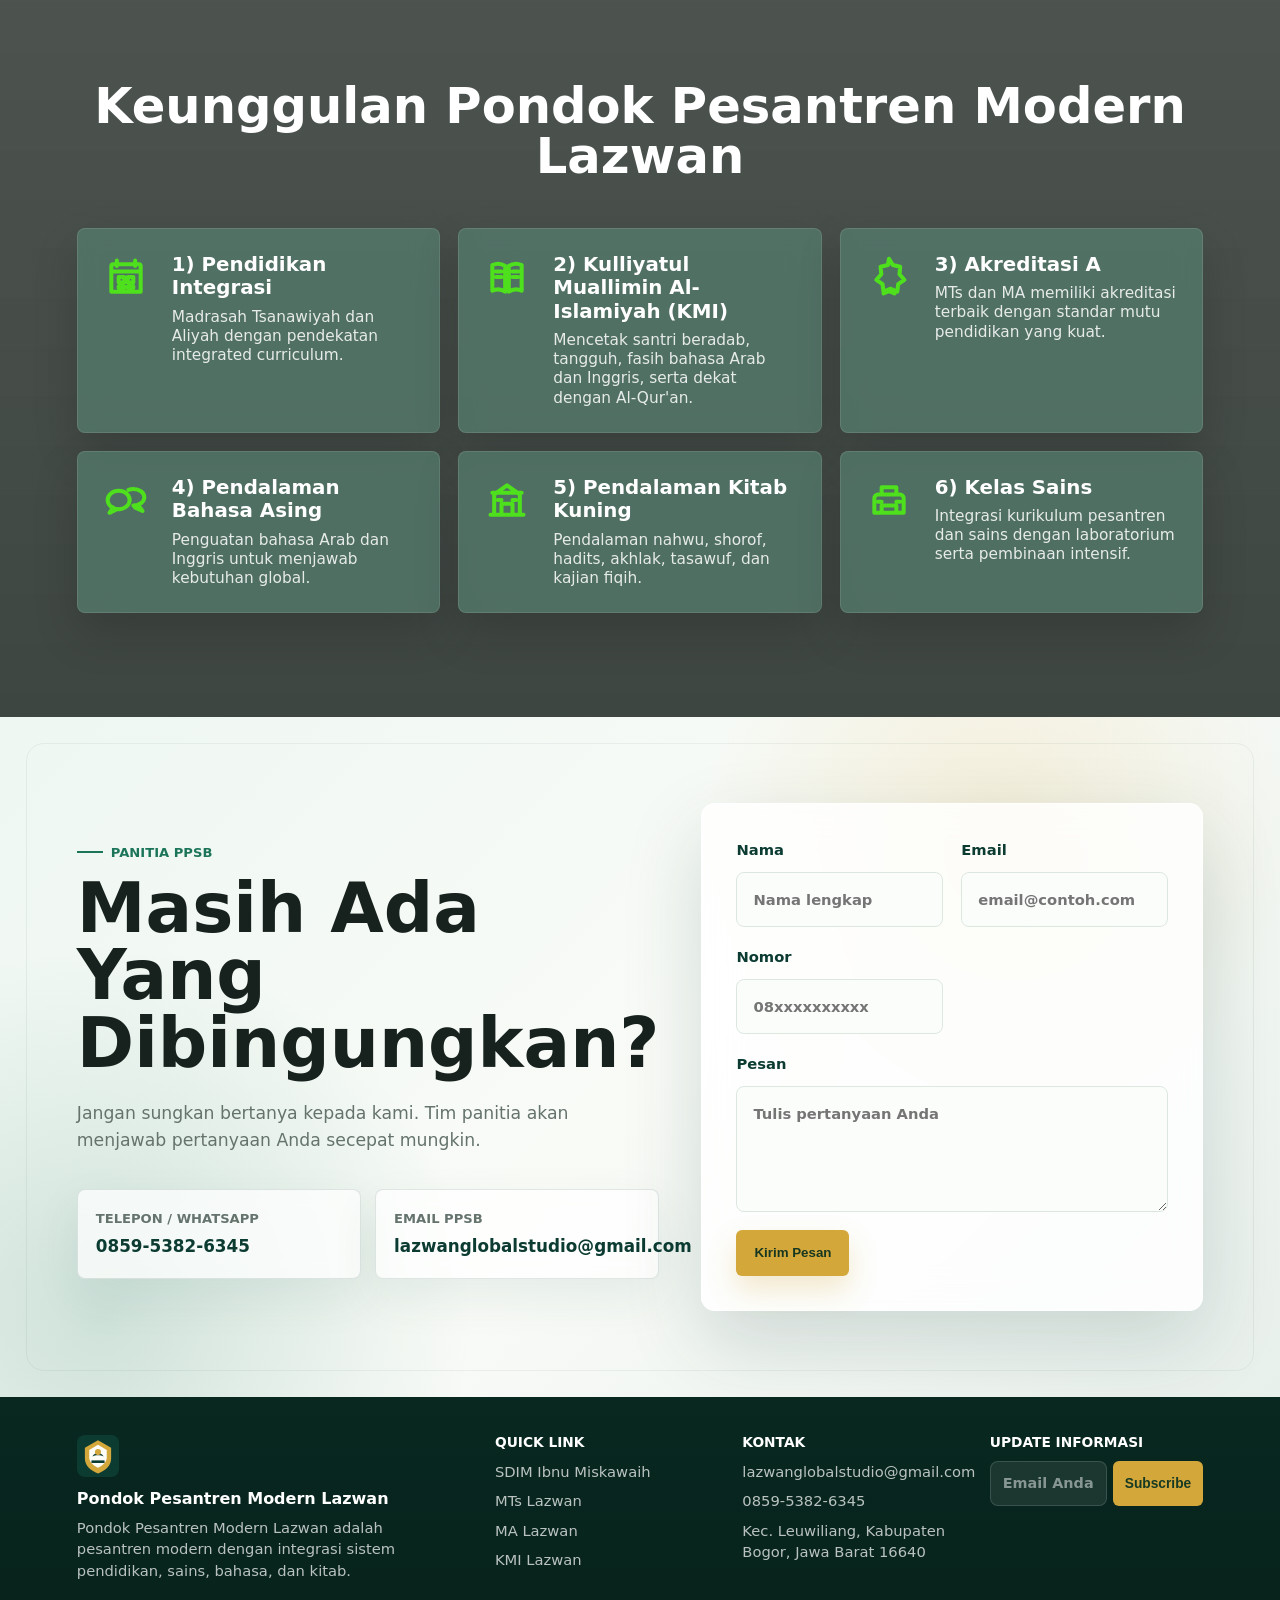
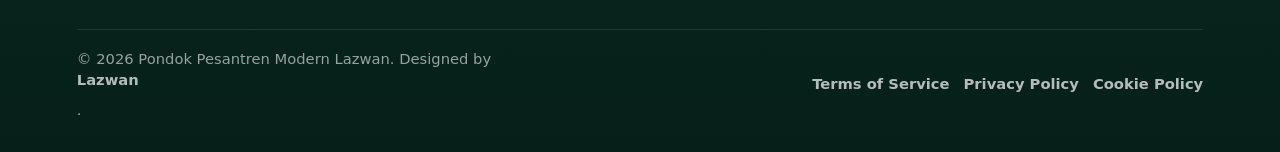
==== commit f472cbab: "menambahkan total keseluruhan" ====
--- a/index.html
+++ b/index.html
@@ -168,22 +168,22 @@
             </ul>
           </article>
         </div>
-      </section>
-
-      <section class="total-section">
-        <div class="section-heading">
-          <span class="section-kicker">Estimasi</span>
-          <h2>Total Keseluruhan</h2>
-        </div>
-        <div class="total-table" role="table" aria-label="Total biaya keseluruhan">
-          <div role="row"><span>Kelas 1 MTs Putra (Reguler)</span><strong>Rp. 13.097.000</strong></div>
-          <div role="row"><span>Kelas 1 MTs Putri (Reguler)</span><strong>Rp. 13.361.000</strong></div>
-          <div role="row"><span>Kelas 1 MA/PK Putra (Reguler)</span><strong>Rp. 13.484.000</strong></div>
-          <div role="row"><span>Kelas 1 MA/PK Putri (Reguler)</span><strong>Rp. 13.748.000</strong></div>
-          <div role="row"><span>Kelas 1 Ulya Putra (Muadalah)</span><strong>Rp. 13.436.000</strong></div>
-          <div role="row"><span>Kelas 1 Ulya Putri (Muadalah)</span><strong>Rp. 13.700.000</strong></div>
-          <div role="row"><span>Kelas 1 Wustho Putra (Muadalah)</span><strong>Rp. 13.097.000</strong></div>
-          <div role="row"><span>Kelas 1 Wustho Putri (Muadalah)</span><strong>Rp. 13.361.000</strong></div>
+
+        <div class="total-section">
+          <div class="section-heading">
+            <span class="section-kicker">Estimasi</span>
+            <h2>Total Keseluruhan</h2>
+          </div>
+          <div class="total-table" role="table" aria-label="Total biaya keseluruhan">
+            <div role="row"><span>Kelas 1 MTs Putra (Reguler)</span><strong>Rp. 13.097.000</strong></div>
+            <div role="row"><span>Kelas 1 MTs Putri (Reguler)</span><strong>Rp. 13.361.000</strong></div>
+            <div role="row"><span>Kelas 1 MA/PK Putra (Reguler)</span><strong>Rp. 13.484.000</strong></div>
+            <div role="row"><span>Kelas 1 MA/PK Putri (Reguler)</span><strong>Rp. 13.748.000</strong></div>
+            <div role="row"><span>Kelas 1 Ulya Putra (Muadalah)</span><strong>Rp. 13.436.000</strong></div>
+            <div role="row"><span>Kelas 1 Ulya Putri (Muadalah)</span><strong>Rp. 13.700.000</strong></div>
+            <div role="row"><span>Kelas 1 Wustho Putra (Muadalah)</span><strong>Rp. 13.097.000</strong></div>
+            <div role="row"><span>Kelas 1 Wustho Putri (Muadalah)</span><strong>Rp. 13.361.000</strong></div>
+          </div>
         </div>
       </section>
 
--- a/css/styles.css
+++ b/css/styles.css
@@ -619,8 +619,25 @@
 }
 
 .total-section {
+  margin-top: 24px;
+  padding: clamp(26px, 4vw, 38px);
+  border-radius: 14px;
   background: var(--green-950);
   color: var(--white);
+  box-shadow: 0 22px 60px rgba(7, 33, 27, 0.14);
+}
+
+.fees .total-section .section-heading {
+  margin-bottom: 22px;
+}
+
+.fees .total-section h2 {
+  margin-bottom: 0;
+  font-size: clamp(1.8rem, 3.5vw, 3rem);
+}
+
+.fees .total-section .section-kicker {
+  color: var(--gold-soft);
 }
 
 .total-table {
